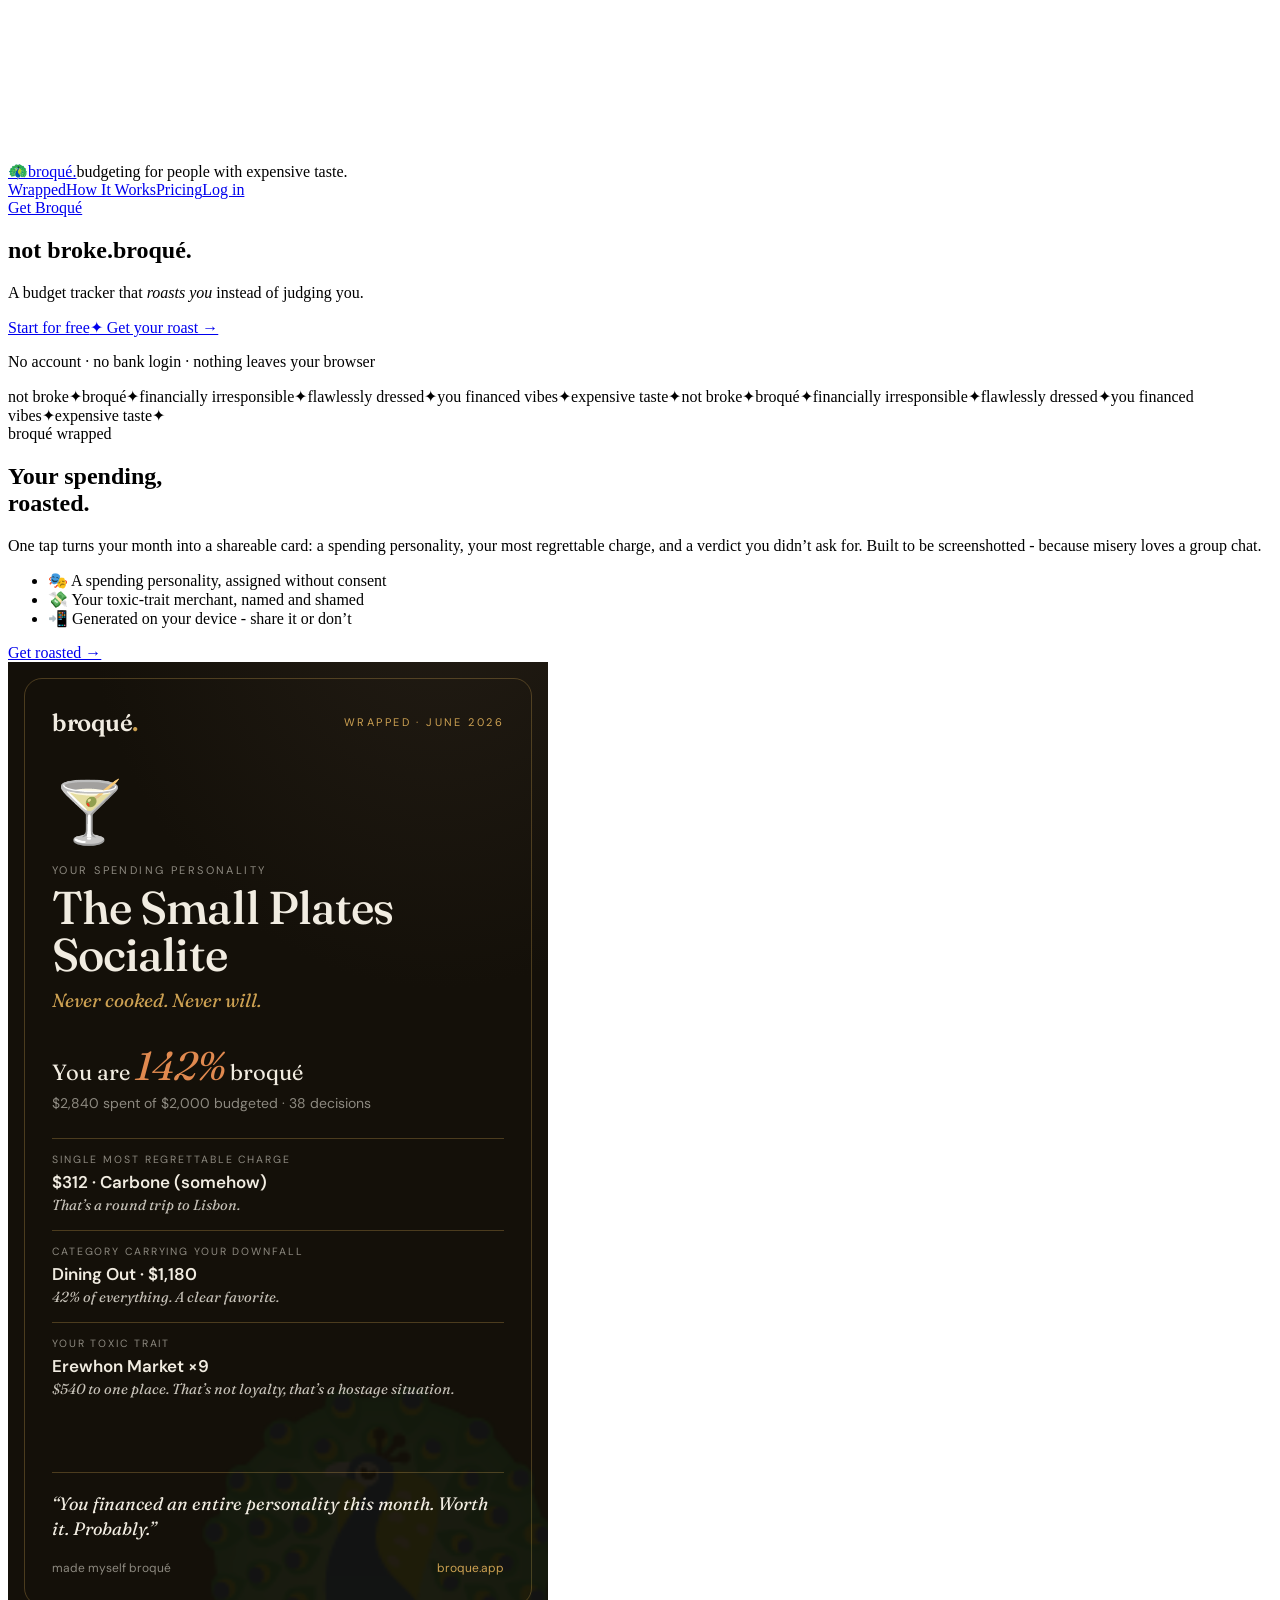
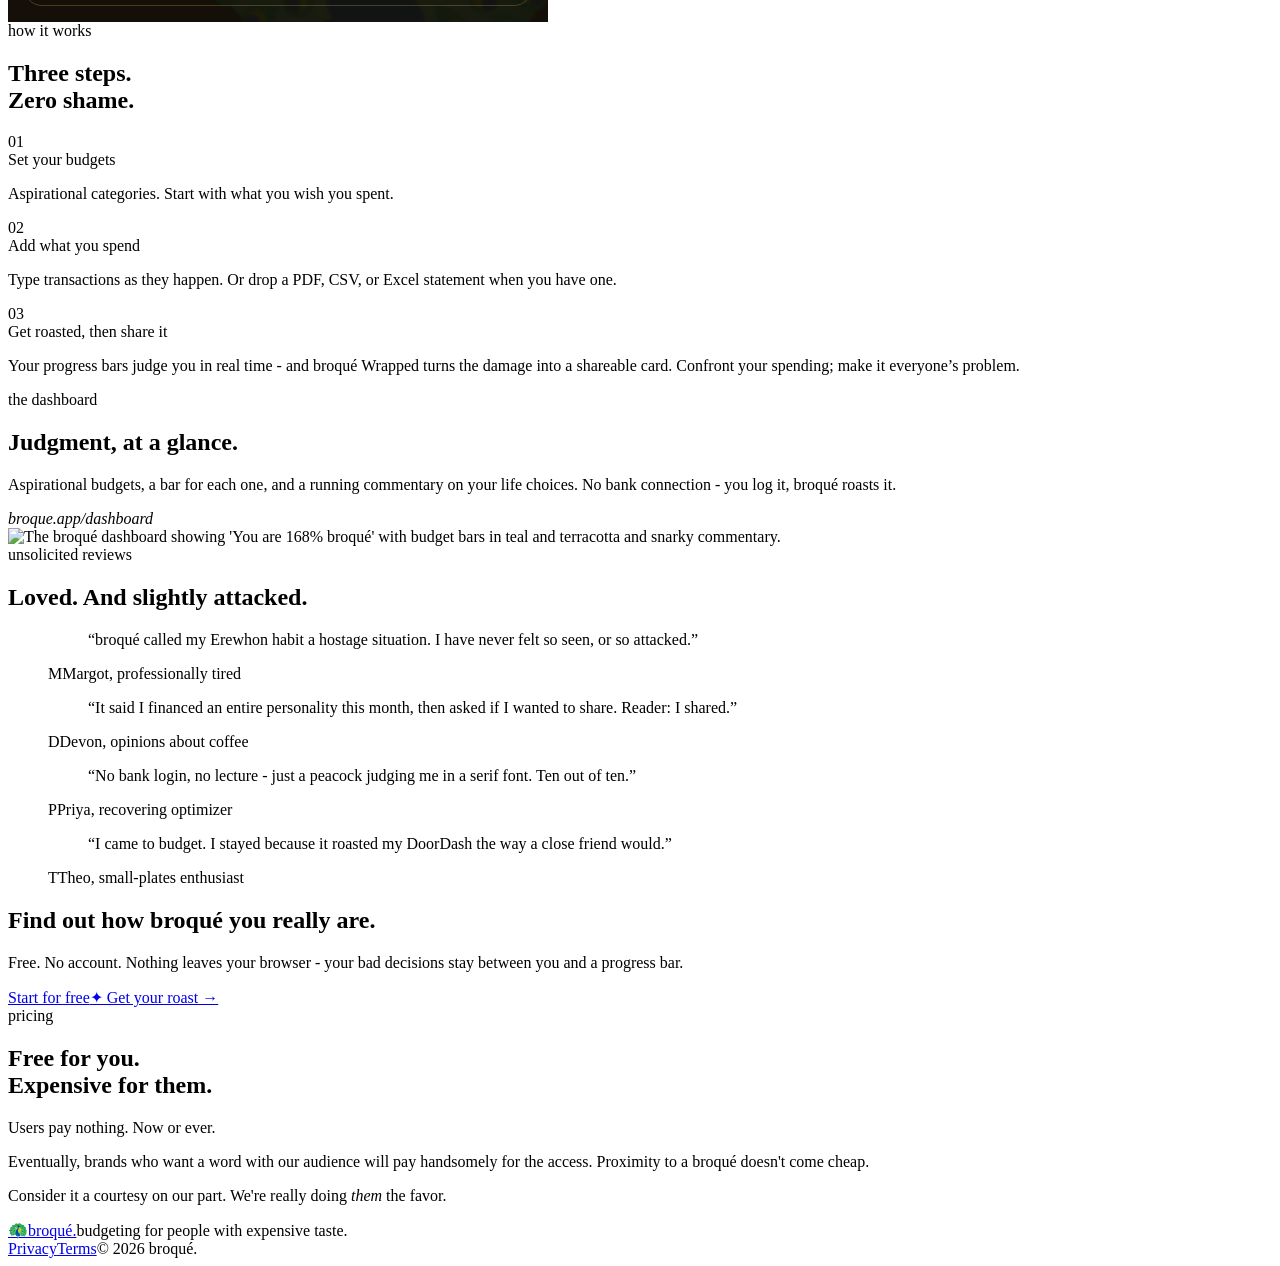
==== index.html @ 2d954c44 "deploy: edit txns + income/cashflow + roast content" ====
<!DOCTYPE html><html lang="en"><head><meta charSet="utf-8"/><meta name="viewport" content="width=device-width, initial-scale=1"/><link rel="preload" href="/broque-live/dashboard-preview.png" as="image"/><link rel="stylesheet" href="/broque-live/_next/static/chunks/0qk90n~x2lm_r.css" data-precedence="next"/><link rel="preload" as="script" fetchPriority="low" href="/broque-live/_next/static/chunks/15xrurgzs99gv.js"/><script src="/broque-live/_next/static/chunks/0dgq26a5_oy.a.js" async=""></script><script src="/broque-live/_next/static/chunks/07lhk_q6pmm3r.js" async=""></script><script src="/broque-live/_next/static/chunks/0sfwb48hwogng.js" async=""></script><script src="/broque-live/_next/static/chunks/turbopack-0.dmrtxa8t891.js" async=""></script><script src="/broque-live/_next/static/chunks/01xlw8hd842-c.js" async=""></script><script src="/broque-live/_next/static/chunks/0d3shmwh5_nmn.js" async=""></script><script src="/broque-live/_next/static/chunks/0ka051yepewro.js" async=""></script><link rel="preload" href="https://fonts.googleapis.com/css2?family=Fraunces:ital,opsz,wght@0,9..144,300..900;1,9..144,300..900&amp;family=DM+Sans:opsz,wght@9..40,400;9..40,500;9..40,600;9..40,700&amp;display=swap" as="style"/><link rel="preconnect" href="https://fonts.googleapis.com"/><link rel="preconnect" href="https://fonts.gstatic.com" crossorigin="anonymous"/><title>broqué. — the budget tracker that roasts you instead of judging you</title><meta name="description" content="A free, no-account budget tracker that roasts your spending. No bank login, nothing leaves your browser. Get your broqué Wrapped."/><meta property="og:title" content="broqué."/><meta property="og:description" content="The budget tracker that roasts you instead of judging you. No account, no bank login. Get your broqué Wrapped."/><meta property="og:url" content="https://broque.app/"/><meta property="og:image" content="https://broque.app/peacock.jpg"/><meta property="og:image:width" content="1536"/><meta property="og:image:height" content="1024"/><meta property="og:image:alt" content="A man in a tan suit walks a peacock past a foggy street, holding a coffee."/><meta property="og:type" content="website"/><meta name="twitter:card" content="summary_large_image"/><meta name="twitter:title" content="broqué."/><meta name="twitter:description" content="The budget tracker that roasts you instead of judging you. No account. No bank login."/><meta name="twitter:image" content="https://broque.app/peacock.jpg"/><link href="https://fonts.googleapis.com/css2?family=Fraunces:ital,opsz,wght@0,9..144,300..900;1,9..144,300..900&amp;family=DM+Sans:opsz,wght@9..40,400;9..40,500;9..40,600;9..40,700&amp;display=swap" rel="stylesheet"/><script src="/broque-live/_next/static/chunks/03~yq9q893hmn.js" noModule=""></script></head><body><div hidden=""><!--$--><!--/$--></div><section class="hero hero--cine"><video class="hero-video-bg" autoPlay="" muted="" loop="" playsInline="" preload="auto" aria-hidden="true"><source src="/broque-live/hero.webm" type="video/webm"/><source src="/broque-live/hero.mp4" type="video/mp4"/></video><video class="hero-video-fg" autoPlay="" muted="" loop="" playsInline="" preload="auto" poster="/broque-live/hero-poster.jpg" aria-hidden="true"><source src="/broque-live/hero.webm" type="video/webm"/><source src="/broque-live/hero.mp4" type="video/mp4"/></video><div class="hero-scrim" aria-hidden="true"></div><div class="hero-grain" aria-hidden="true"></div><nav class="top hero-nav"><div class="container row"><div class="wordmark-block"><a class="wordmark" href="/broque-live/dashboard/"><span class="peacock-mark" aria-hidden="true">🦚</span>broqué.</a><span class="wordmark-tag">budgeting for people with expensive taste.</span></div><div class="nav-links"><a href="#wrapped">Wrapped</a><a href="#how">How It Works</a><a href="#pricing">Pricing</a><a href="/broque-live/dashboard/">Log in</a></div><div class="nav-cta-wrap"><a class="btn btn-hero-cta" href="/broque-live/dashboard/">Get Broqué</a></div></div></nav><div class="container"><div class="hero-text"><h1 class="hero-headline"><span class="hl-line">not broke.</span><span class="hl-line"><span class="em">broqué</span>.</span></h1><p class="hero-sub">A budget tracker that <em>roasts you</em> instead of judging you.</p><div class="hero-cta"><a class="btn btn-gold btn-lg" href="/broque-live/dashboard/">Start for free</a><a class="btn btn-hero-ghost btn-lg" href="/broque-live/wrapped/">✦ Get your roast →</a></div><p class="hero-fineprint">No account · no bank login · nothing leaves your browser</p></div></div></section><div class="marquee" aria-hidden="true"><div class="marquee-track"><span class="marquee-set"><span class="marquee-item"><span class="marquee-word">not broke</span><span class="marquee-dot">✦</span></span><span class="marquee-item"><span class="marquee-word">broqué</span><span class="marquee-dot">✦</span></span><span class="marquee-item"><span class="marquee-word">financially irresponsible</span><span class="marquee-dot">✦</span></span><span class="marquee-item"><span class="marquee-word">flawlessly dressed</span><span class="marquee-dot">✦</span></span><span class="marquee-item"><span class="marquee-word">you financed vibes</span><span class="marquee-dot">✦</span></span><span class="marquee-item"><span class="marquee-word">expensive taste</span><span class="marquee-dot">✦</span></span></span><span class="marquee-set"><span class="marquee-item"><span class="marquee-word">not broke</span><span class="marquee-dot">✦</span></span><span class="marquee-item"><span class="marquee-word">broqué</span><span class="marquee-dot">✦</span></span><span class="marquee-item"><span class="marquee-word">financially irresponsible</span><span class="marquee-dot">✦</span></span><span class="marquee-item"><span class="marquee-word">flawlessly dressed</span><span class="marquee-dot">✦</span></span><span class="marquee-item"><span class="marquee-word">you financed vibes</span><span class="marquee-dot">✦</span></span><span class="marquee-item"><span class="marquee-word">expensive taste</span><span class="marquee-dot">✦</span></span></span></div></div><section id="wrapped" class="wrapped-section reveal"><div class="container wrapped-grid"><div class="wrapped-copy"><div class="section-eyebrow">broqué wrapped</div><h2 class="section-headline">Your spending,<br/><span class="em-gold">roasted.</span></h2><p class="section-lead">One tap turns your month into a shareable card: a spending personality, your most regrettable charge, and a verdict you didn’t ask for. Built to be screenshotted - because misery loves a group chat.</p><ul class="wrapped-points"><li><span class="bullet">🎭</span> A spending personality, assigned without consent</li><li><span class="bullet">💸</span> Your toxic-trait merchant, named and shamed</li><li><span class="bullet">📲</span> Generated on your device - share it or don’t</li></ul><a class="btn btn-gold btn-lg" href="/broque-live/wrapped/">Get roasted →</a></div><div class="wrapped-card-stage"><div class="wrapped-card-tilt"><div style="width:540px;height:960px;background:radial-gradient(120% 80% at 80% -10%, #221C14 0%, #141009 55%);color:#F1ECE1;font-family:&#x27;DM Sans&#x27;, -apple-system, system-ui, sans-serif;padding:46px 44px;display:flex;flex-direction:column;position:relative;overflow:hidden;box-sizing:border-box"><div style="position:absolute;inset:16px;border:1px solid rgba(205,161,82,0.30);border-radius:18px;pointer-events:none"></div><div style="position:absolute;right:-30px;bottom:-70px;font-size:320px;opacity:0.06;line-height:1">🦚</div><div style="display:flex;justify-content:space-between;align-items:center;z-index:1"><span style="font-family:&#x27;Fraunces&#x27;, Georgia, serif;font-size:24px;font-weight:600;letter-spacing:-0.02em">broqué<span style="color:#CDA152">.</span></span><span style="font-size:11px;letter-spacing:0.22em;text-transform:uppercase;color:#CDA152">Wrapped · <!-- -->June 2026</span></div><div style="margin-top:46px;z-index:1"><div style="font-size:60px;line-height:1">🍸</div><div style="font-size:11px;letter-spacing:0.22em;text-transform:uppercase;color:rgba(241,236,225,0.55);margin:20px 0 8px">Your spending personality</div><div style="font-family:&#x27;Fraunces&#x27;, Georgia, serif;font-size:46px;font-weight:500;line-height:1.02;letter-spacing:-0.02em">The Small Plates Socialite</div><div style="font-family:&#x27;Fraunces&#x27;, Georgia, serif;font-style:italic;font-size:19px;color:#CDA152;margin-top:10px">Never cooked. Never will.</div></div><div style="margin-top:34px;z-index:1"><div style="font-family:&#x27;Fraunces&#x27;, Georgia, serif;font-size:22px;font-weight:400;line-height:1">You are<!-- --> <span style="font-style:italic;color:#E0894F;font-size:40px">142<!-- -->%</span> broqué</div><div style="font-size:14px;color:rgba(241,236,225,0.55);margin-top:8px">$2,840<!-- --> spent of <!-- -->$2,000<!-- --> budgeted · <!-- -->38<!-- --> decisions</div></div><div style="margin-top:26px;z-index:1;display:flex;flex-direction:column;gap:16px;flex:1"><div style="border-top:1px solid rgba(205,161,82,0.30);padding-top:14px"><div style="font-size:10.5px;letter-spacing:0.18em;text-transform:uppercase;color:rgba(241,236,225,0.55)">Single most regrettable charge</div><div style="font-size:17px;font-weight:600;margin-top:5px">$312 · Carbone (somehow)</div><div style="font-family:&#x27;Fraunces&#x27;, Georgia, serif;font-style:italic;font-size:14.5px;color:rgba(242,237,227,0.8);margin-top:3px">That’s a round trip to Lisbon.</div></div><div style="border-top:1px solid rgba(205,161,82,0.30);padding-top:14px"><div style="font-size:10.5px;letter-spacing:0.18em;text-transform:uppercase;color:rgba(241,236,225,0.55)">Category carrying your downfall</div><div style="font-size:17px;font-weight:600;margin-top:5px">Dining Out · $1,180</div><div style="font-family:&#x27;Fraunces&#x27;, Georgia, serif;font-style:italic;font-size:14.5px;color:rgba(242,237,227,0.8);margin-top:3px">42% of everything. A clear favorite.</div></div><div style="border-top:1px solid rgba(205,161,82,0.30);padding-top:14px"><div style="font-size:10.5px;letter-spacing:0.18em;text-transform:uppercase;color:rgba(241,236,225,0.55)">Your toxic trait</div><div style="font-size:17px;font-weight:600;margin-top:5px">Erewhon Market ×9</div><div style="font-family:&#x27;Fraunces&#x27;, Georgia, serif;font-style:italic;font-size:14.5px;color:rgba(242,237,227,0.8);margin-top:3px">$540 to one place. That’s not loyalty, that’s a hostage situation.</div></div></div><div style="z-index:1"><div style="font-family:&#x27;Fraunces&#x27;, Georgia, serif;font-style:italic;font-size:18px;line-height:1.4;color:#F1ECE1;border-top:1px solid rgba(205,161,82,0.30);padding-top:18px">“<!-- -->You financed an entire personality this month. Worth it. Probably.<!-- -->”</div><div style="display:flex;justify-content:space-between;margin-top:18px;font-size:12px;color:rgba(241,236,225,0.55)"><span>made myself broqué</span><span style="color:#CDA152">broque.app</span></div></div></div></div></div></div></section><section id="how" class="how-section reveal"><div class="container"><div class="how-eyebrow">how it works</div><h2 class="how-headline">Three steps.<br/><span class="em-gold">Zero shame.</span></h2><div class="how-grid"><div class="how-step"><div class="how-num">01</div><div class="how-title">Set your budgets</div><p class="how-body">Aspirational categories. Start with what you wish you spent.</p></div><div class="how-step"><div class="how-num">02</div><div class="how-title">Add what you spend</div><p class="how-body">Type transactions as they happen. Or drop a PDF, CSV, or Excel statement when you have one.</p></div><div class="how-step"><div class="how-num">03</div><div class="how-title">Get roasted, then share it</div><p class="how-body">Your progress bars judge you in real time - and broqué Wrapped turns the damage into a shareable card. Confront your spending; make it everyone’s problem.</p></div></div></div></section><section id="features" class="showcase-section reveal"><div class="container"><div class="section-eyebrow">the dashboard</div><h2 class="section-headline">Judgment, <span class="em-gold">at a glance.</span></h2><p class="section-lead center">Aspirational budgets, a bar for each one, and a running commentary on your life choices. No bank connection - you log it, broqué roasts it.</p><div class="browser-frame"><div class="browser-bar"><span></span><span></span><span></span><em>broque.app/dashboard</em></div><img src="/broque-live/dashboard-preview.png" alt="The broqué dashboard showing &#x27;You are 168% broqué&#x27; with budget bars in teal and terracotta and snarky commentary."/></div></div></section><section class="quotes-section reveal"><div class="container"><div class="section-eyebrow">unsolicited reviews</div><h2 class="section-headline">Loved. <span class="em-gold">And slightly attacked.</span></h2><div class="quotes-grid"><figure class="quote-card"><blockquote>“broqué called my Erewhon habit a hostage situation. I have never felt so seen, or so attacked.”</blockquote><figcaption><span class="quote-av">M</span>Margot, professionally tired</figcaption></figure><figure class="quote-card"><blockquote>“It said I financed an entire personality this month, then asked if I wanted to share. Reader: I shared.”</blockquote><figcaption><span class="quote-av">D</span>Devon, opinions about coffee</figcaption></figure><figure class="quote-card"><blockquote>“No bank login, no lecture - just a peacock judging me in a serif font. Ten out of ten.”</blockquote><figcaption><span class="quote-av">P</span>Priya, recovering optimizer</figcaption></figure><figure class="quote-card"><blockquote>“I came to budget. I stayed because it roasted my DoorDash the way a close friend would.”</blockquote><figcaption><span class="quote-av">T</span>Theo, small-plates enthusiast</figcaption></figure></div></div></section><section class="cta-band reveal"><div class="container"><h2 class="cta-headline">Find out how <span class="em">broqué</span> you really are.</h2><p class="cta-sub">Free. No account. Nothing leaves your browser - your bad decisions stay between you and a progress bar.</p><div class="cta-actions"><a class="btn btn-gold btn-lg" href="/broque-live/dashboard/">Start for free</a><a class="btn btn-hero-ghost btn-lg" href="/broque-live/wrapped/">✦ Get your roast →</a></div></div></section><section id="pricing" class="pricing-section reveal"><div class="container"><div class="pricing-eyebrow">pricing</div><h2 class="pricing-headline">Free for you.<br/><span class="em-gold">Expensive for them.</span></h2><div class="pricing-body-wrap"><p class="pricing-body">Users pay nothing. Now or ever.</p><p class="pricing-body">Eventually, brands who want a word with our audience will pay handsomely for the access. Proximity to a broqué doesn&#x27;t come cheap.</p><p class="pricing-body">Consider it a courtesy on our part. We&#x27;re really doing <em>them</em> the favor.</p></div></div></section><footer class="site-footer"><div class="container footer-row"><div class="footer-brand"><a href="#" class="wordmark"><span class="peacock-mark" aria-hidden="true">🦚</span>broqué.</a><span class="footer-tag">budgeting for people with expensive taste.</span></div><div class="footer-meta"><a href="/broque-live/privacy/">Privacy</a><a href="/broque-live/terms/">Terms</a><span>© 2026 broqué.</span></div></div></footer><!--$--><!--/$--><script src="/broque-live/_next/static/chunks/15xrurgzs99gv.js" id="_R_" async=""></script><script>(self.__next_f=self.__next_f||[]).push([0])</script><script>self.__next_f.push([1,"1:\"$Sreact.fragment\"\n2:I[39756,[\"/broque-live/_next/static/chunks/01xlw8hd842-c.js\",\"/broque-live/_next/static/chunks/0d3shmwh5_nmn.js\"],\"default\"]\n3:I[37457,[\"/broque-live/_next/static/chunks/01xlw8hd842-c.js\",\"/broque-live/_next/static/chunks/0d3shmwh5_nmn.js\"],\"default\"]\n4:I[22016,[\"/broque-live/_next/static/chunks/01xlw8hd842-c.js\",\"/broque-live/_next/static/chunks/0d3shmwh5_nmn.js\",\"/broque-live/_next/static/chunks/0ka051yepewro.js\"],\"\"]\n16:I[68027,[\"/broque-live/_next/static/chunks/01xlw8hd842-c.js\",\"/broque-live/_next/static/chunks/0d3shmwh5_nmn.js\"],\"default\",1]\n:HL[\"/broque-live/_next/static/chunks/0qk90n~x2lm_r.css\",\"style\"]\n:HL[\"https://fonts.googleapis.com/css2?family=Fraunces:ital,opsz,wght@0,9..144,300..900;1,9..144,300..900\u0026family=DM+Sans:opsz,wght@9..40,400;9..40,500;9..40,600;9..40,700\u0026display=swap\",\"style\"]\n"])</script><script>self.__next_f.push([1,"0:{\"P\":null,\"c\":[\"\",\"\"],\"q\":\"\",\"i\":false,\"f\":[[[\"\",{\"children\":[\"__PAGE__\",{}]},\"$undefined\",\"$undefined\",16],[[\"$\",\"$1\",\"c\",{\"children\":[[[\"$\",\"link\",\"0\",{\"rel\":\"stylesheet\",\"href\":\"/broque-live/_next/static/chunks/0qk90n~x2lm_r.css\",\"precedence\":\"next\",\"crossOrigin\":\"$undefined\",\"nonce\":\"$undefined\"}],[\"$\",\"script\",\"script-0\",{\"src\":\"/broque-live/_next/static/chunks/01xlw8hd842-c.js\",\"async\":true,\"nonce\":\"$undefined\"}],[\"$\",\"script\",\"script-1\",{\"src\":\"/broque-live/_next/static/chunks/0d3shmwh5_nmn.js\",\"async\":true,\"nonce\":\"$undefined\"}]],[\"$\",\"html\",null,{\"lang\":\"en\",\"children\":[[\"$\",\"head\",null,{\"children\":[[\"$\",\"link\",null,{\"rel\":\"preconnect\",\"href\":\"https://fonts.googleapis.com\"}],[\"$\",\"link\",null,{\"rel\":\"preconnect\",\"href\":\"https://fonts.gstatic.com\",\"crossOrigin\":\"anonymous\"}],[\"$\",\"link\",null,{\"href\":\"https://fonts.googleapis.com/css2?family=Fraunces:ital,opsz,wght@0,9..144,300..900;1,9..144,300..900\u0026family=DM+Sans:opsz,wght@9..40,400;9..40,500;9..40,600;9..40,700\u0026display=swap\",\"rel\":\"stylesheet\"}]]}],[\"$\",\"body\",null,{\"children\":[\"$\",\"$L2\",null,{\"parallelRouterKey\":\"children\",\"error\":\"$undefined\",\"errorStyles\":\"$undefined\",\"errorScripts\":\"$undefined\",\"template\":[\"$\",\"$L3\",null,{}],\"templateStyles\":\"$undefined\",\"templateScripts\":\"$undefined\",\"notFound\":[[\"$\",\"div\",null,{\"className\":\"min-h-screen bg-cream flex items-center justify-center\",\"children\":[\"$\",\"div\",null,{\"className\":\"text-center\",\"children\":[[\"$\",\"h1\",null,{\"className\":\"font-serif text-6xl text-ink mb-4\",\"children\":\"404\"}],[\"$\",\"p\",null,{\"className\":\"font-serif italic text-lg text-ink-soft mb-6\",\"children\":\"This page couldn't be found.\"}],[\"$\",\"a\",null,{\"href\":\"/\",\"className\":\"font-sans text-sm text-ink underline hover:no-underline\",\"children\":\"Return home\"}]]}]}],[]],\"forbidden\":\"$undefined\",\"unauthorized\":\"$undefined\"}]}]]}]]}],{\"children\":[[\"$\",\"$1\",\"c\",{\"children\":[[[\"$\",\"section\",null,{\"className\":\"hero hero--cine\",\"children\":[[\"$\",\"video\",null,{\"className\":\"hero-video-bg\",\"autoPlay\":true,\"muted\":true,\"loop\":true,\"playsInline\":true,\"preload\":\"auto\",\"aria-hidden\":\"true\",\"children\":[[\"$\",\"source\",null,{\"src\":\"/broque-live/hero.webm\",\"type\":\"video/webm\"}],[\"$\",\"source\",null,{\"src\":\"/broque-live/hero.mp4\",\"type\":\"video/mp4\"}]]}],[\"$\",\"video\",null,{\"className\":\"hero-video-fg\",\"autoPlay\":true,\"muted\":true,\"loop\":true,\"playsInline\":true,\"preload\":\"auto\",\"poster\":\"/broque-live/hero-poster.jpg\",\"aria-hidden\":\"true\",\"children\":[[\"$\",\"source\",null,{\"src\":\"/broque-live/hero.webm\",\"type\":\"video/webm\"}],[\"$\",\"source\",null,{\"src\":\"/broque-live/hero.mp4\",\"type\":\"video/mp4\"}]]}],[\"$\",\"div\",null,{\"className\":\"hero-scrim\",\"aria-hidden\":\"true\"}],[\"$\",\"div\",null,{\"className\":\"hero-grain\",\"aria-hidden\":\"true\"}],[\"$\",\"nav\",null,{\"className\":\"top hero-nav\",\"children\":[\"$\",\"div\",null,{\"className\":\"container row\",\"children\":[[\"$\",\"div\",null,{\"className\":\"wordmark-block\",\"children\":[[\"$\",\"$L4\",null,{\"href\":\"/dashboard\",\"className\":\"wordmark\",\"children\":[[\"$\",\"span\",null,{\"className\":\"peacock-mark\",\"aria-hidden\":\"true\",\"children\":\"🦚\"}],\"broqué.\"]}],[\"$\",\"span\",null,{\"className\":\"wordmark-tag\",\"children\":\"budgeting for people with expensive taste.\"}]]}],[\"$\",\"div\",null,{\"className\":\"nav-links\",\"children\":[[\"$\",\"a\",null,{\"href\":\"#wrapped\",\"children\":\"Wrapped\"}],[\"$\",\"a\",null,{\"href\":\"#how\",\"children\":\"How It Works\"}],[\"$\",\"a\",null,{\"href\":\"#pricing\",\"children\":\"Pricing\"}],[\"$\",\"$L4\",null,{\"href\":\"/dashboard\",\"children\":\"Log in\"}]]}],[\"$\",\"div\",null,{\"className\":\"nav-cta-wrap\",\"children\":[\"$\",\"$L4\",null,{\"href\":\"/dashboard\",\"className\":\"btn btn-hero-cta\",\"children\":\"Get Broqué\"}]}]]}]}],[\"$\",\"div\",null,{\"className\":\"container\",\"children\":[\"$\",\"div\",null,{\"className\":\"hero-text\",\"children\":[[\"$\",\"h1\",null,{\"className\":\"hero-headline\",\"children\":[[\"$\",\"span\",null,{\"className\":\"hl-line\",\"children\":\"not broke.\"}],[\"$\",\"span\",null,{\"className\":\"hl-line\",\"children\":[[\"$\",\"span\",null,{\"className\":\"em\",\"children\":\"broqué\"}],\".\"]}]]}],[\"$\",\"p\",null,{\"className\":\"hero-sub\",\"children\":[\"A budget tracker that \",[\"$\",\"em\",null,{\"children\":\"roasts you\"}],\" instead of judging you.\"]}],[\"$\",\"div\",null,{\"className\":\"hero-cta\",\"children\":[[\"$\",\"$L4\",null,{\"href\":\"/dashboard\",\"className\":\"btn btn-gold btn-lg\",\"children\":\"Start for free\"}],[\"$\",\"$L4\",null,{\"href\":\"/wrapped\",\"className\":\"btn btn-hero-ghost btn-lg\",\"children\":\"✦ Get your roast →\"}]]}],[\"$\",\"p\",null,{\"className\":\"hero-fineprint\",\"children\":\"No account · no bank login · nothing leaves your browser\"}]]}]}]]}],[\"$\",\"div\",null,{\"className\":\"marquee\",\"aria-hidden\":\"true\",\"children\":[\"$\",\"div\",null,{\"className\":\"marquee-track\",\"children\":[[\"$\",\"span\",\"0\",{\"className\":\"marquee-set\",\"children\":[[\"$\",\"span\",\"0\",{\"className\":\"marquee-item\",\"children\":[[\"$\",\"span\",null,{\"className\":\"marquee-word\",\"children\":\"not broke\"}],[\"$\",\"span\",null,{\"className\":\"marquee-dot\",\"children\":\"✦\"}]]}],[\"$\",\"span\",\"1\",{\"className\":\"marquee-item\",\"children\":[\"$L5\",\"$L6\"]}],\"$L7\",\"$L8\",\"$L9\",\"$La\"]}],\"$Lb\"]}]}],\"$Lc\",\"$Ld\",\"$Le\",\"$Lf\",\"$L10\",\"$L11\",\"$L12\"],[\"$L13\"],\"$L14\"]}],{},null,false,null]},null,false,null],\"$L15\",false]],\"m\":\"$undefined\",\"G\":[\"$16\",[\"$L17\"]],\"S\":true,\"h\":null,\"s\":\"$undefined\",\"l\":\"$undefined\",\"p\":\"$undefined\",\"d\":\"$undefined\",\"b\":\"94fB9avlkI-KkZ0FQko5y\"}\n"])</script><script>self.__next_f.push([1,"1c:I[97367,[\"/broque-live/_next/static/chunks/01xlw8hd842-c.js\",\"/broque-live/_next/static/chunks/0d3shmwh5_nmn.js\"],\"OutletBoundary\"]\n1d:\"$Sreact.suspense\"\n1f:I[97367,[\"/broque-live/_next/static/chunks/01xlw8hd842-c.js\",\"/broque-live/_next/static/chunks/0d3shmwh5_nmn.js\"],\"ViewportBoundary\"]\n21:I[97367,[\"/broque-live/_next/static/chunks/01xlw8hd842-c.js\",\"/broque-live/_next/static/chunks/0d3shmwh5_nmn.js\"],\"MetadataBoundary\"]\n:HL[\"/broque-live/dashboard-preview.png\",\"image\"]\n5:[\"$\",\"span\",null,{\"className\":\"marquee-word\",\"children\":\"broqué\"}]\n6:[\"$\",\"span\",null,{\"className\":\"marquee-dot\",\"children\":\"✦\"}]\n7:[\"$\",\"span\",\"2\",{\"className\":\"marquee-item\",\"children\":[[\"$\",\"span\",null,{\"className\":\"marquee-word\",\"children\":\"financially irresponsible\"}],[\"$\",\"span\",null,{\"className\":\"marquee-dot\",\"children\":\"✦\"}]]}]\n8:[\"$\",\"span\",\"3\",{\"className\":\"marquee-item\",\"children\":[[\"$\",\"span\",null,{\"className\":\"marquee-word\",\"children\":\"flawlessly dressed\"}],[\"$\",\"span\",null,{\"className\":\"marquee-dot\",\"children\":\"✦\"}]]}]\n9:[\"$\",\"span\",\"4\",{\"className\":\"marquee-item\",\"children\":[[\"$\",\"span\",null,{\"className\":\"marquee-word\",\"children\":\"you financed vibes\"}],[\"$\",\"span\",null,{\"className\":\"marquee-dot\",\"children\":\"✦\"}]]}]\na:[\"$\",\"span\",\"5\",{\"className\":\"marquee-item\",\"children\":[[\"$\",\"span\",null,{\"className\":\"marquee-word\",\"children\":\"expensive taste\"}],[\"$\",\"span\",null,{\"className\":\"marquee-dot\",\"children\":\"✦\"}]]}]\nb:[\"$\",\"span\",\"1\",{\"className\":\"marquee-set\",\"children\":[[\"$\",\"span\",\"0\",{\"className\":\"marquee-item\",\"children\":[[\"$\",\"span\",null,{\"className\":\"marquee-word\",\"children\":\"not broke\"}],[\"$\",\"span\",null,{\"className\":\"marquee-dot\",\"children\":\"✦\"}]]}],[\"$\",\"span\",\"1\",{\"className\":\"marquee-item\",\"children\":[[\"$\",\"span\",null,{\"className\":\"marquee-word\",\"children\":\"broqué\"}],[\"$\",\"span\",null,{\"className\":\"marquee-dot\",\"children\":\"✦\"}]]}],[\"$\",\"span\",\"2\",{\"className\":\"marquee-item\",\"children\":[[\"$\",\"span\",null,{\"className\":\"marquee-word\",\"children\":\"financially irresponsible\"}],[\"$\",\"span\",null,{\"className\":\"marquee-dot\",\"children\":\"✦\"}]]}],[\"$\",\"span\",\"3\",{\"className\":\"marquee-item\",\"children\":[[\"$\",\"span\",null,{\"className\":\"marquee-word\",\"children\":\"flawlessly dressed\"}],[\"$\",\"span\",null,{\"className\":\"marquee-dot\",\"children\":\"✦\"}]]}],[\"$\",\"span\",\"4\",{\"className\":\"marquee-item\",\"children\":[[\"$\",\"span\",null,{\"className\":\"marquee-word\",\"children\":\"you financed vibes\"}],[\"$\",\"span\",null,{\"className\":\"marquee-dot\",\"children\":\"✦\"}]]}],[\"$\",\"span\",\"5\",{\"className\":\"marquee-item\",\"children\":[[\"$\",\"span\",null,{\"className\":\"marquee-word\",\"children\":\"expensive taste\"}],[\"$\",\"span\",null,{\"className\":\"marquee-dot\",\"children\":\"✦\"}]]}]]}]\n"])</script><script>self.__next_f.push([1,"c:[\"$\",\"section\",null,{\"id\":\"wrapped\",\"className\":\"wrapped-section reveal\",\"children\":[\"$\",\"div\",null,{\"className\":\"container wrapped-grid\",\"children\":[[\"$\",\"div\",null,{\"className\":\"wrapped-copy\",\"children\":[[\"$\",\"div\",null,{\"className\":\"section-eyebrow\",\"children\":\"broqué wrapped\"}],[\"$\",\"h2\",null,{\"className\":\"section-headline\",\"children\":[\"Your spending,\",[\"$\",\"br\",null,{}],[\"$\",\"span\",null,{\"className\":\"em-gold\",\"children\":\"roasted.\"}]]}],[\"$\",\"p\",null,{\"className\":\"section-lead\",\"children\":\"One tap turns your month into a shareable card: a spending personality, your most regrettable charge, and a verdict you didn’t ask for. Built to be screenshotted - because misery loves a group chat.\"}],[\"$\",\"ul\",null,{\"className\":\"wrapped-points\",\"children\":[[\"$\",\"li\",null,{\"children\":[[\"$\",\"span\",null,{\"className\":\"bullet\",\"children\":\"🎭\"}],\" A spending personality, assigned without consent\"]}],[\"$\",\"li\",null,{\"children\":[[\"$\",\"span\",null,{\"className\":\"bullet\",\"children\":\"💸\"}],\" Your toxic-trait merchant, named and shamed\"]}],[\"$\",\"li\",null,{\"children\":[[\"$\",\"span\",null,{\"className\":\"bullet\",\"children\":\"📲\"}],\" Generated on your device - share it or don’t\"]}]]}],[\"$\",\"$L4\",null,{\"href\":\"/wrapped\",\"className\":\"btn btn-gold btn-lg\",\"children\":\"Get roasted →\"}]]}],[\"$\",\"div\",null,{\"className\":\"wrapped-card-stage\",\"children\":[\"$\",\"div\",null,{\"className\":\"wrapped-card-tilt\",\"children\":[\"$\",\"div\",null,{\"ref\":\"$undefined\",\"style\":{\"width\":540,\"height\":960,\"background\":\"radial-gradient(120% 80% at 80% -10%, #221C14 0%, #141009 55%)\",\"color\":\"#F1ECE1\",\"fontFamily\":\"'DM Sans', -apple-system, system-ui, sans-serif\",\"padding\":\"46px 44px\",\"display\":\"flex\",\"flexDirection\":\"column\",\"position\":\"relative\",\"overflow\":\"hidden\",\"boxSizing\":\"border-box\"},\"children\":[[\"$\",\"div\",null,{\"style\":{\"position\":\"absolute\",\"inset\":16,\"border\":\"1px solid rgba(205,161,82,0.30)\",\"borderRadius\":18,\"pointerEvents\":\"none\"}}],[\"$\",\"div\",null,{\"style\":{\"position\":\"absolute\",\"right\":-30,\"bottom\":-70,\"fontSize\":320,\"opacity\":0.06,\"lineHeight\":1},\"children\":\"🦚\"}],[\"$\",\"div\",null,{\"style\":{\"display\":\"flex\",\"justifyContent\":\"space-between\",\"alignItems\":\"center\",\"zIndex\":1},\"children\":[[\"$\",\"span\",null,{\"style\":{\"fontFamily\":\"'Fraunces', Georgia, serif\",\"fontSize\":24,\"fontWeight\":600,\"letterSpacing\":\"-0.02em\"},\"children\":[\"broqué\",[\"$\",\"span\",null,{\"style\":{\"color\":\"#CDA152\"},\"children\":\".\"}]]}],[\"$\",\"span\",null,{\"style\":{\"fontSize\":11,\"letterSpacing\":\"0.22em\",\"textTransform\":\"uppercase\",\"color\":\"#CDA152\"},\"children\":[\"Wrapped · \",\"June 2026\"]}]]}],[\"$\",\"div\",null,{\"style\":{\"marginTop\":46,\"zIndex\":1},\"children\":[[\"$\",\"div\",null,{\"style\":{\"fontSize\":60,\"lineHeight\":1},\"children\":\"🍸\"}],[\"$\",\"div\",null,{\"style\":{\"fontSize\":11,\"letterSpacing\":\"0.22em\",\"textTransform\":\"uppercase\",\"color\":\"rgba(241,236,225,0.55)\",\"margin\":\"20px 0 8px\"},\"children\":\"Your spending personality\"}],[\"$\",\"div\",null,{\"style\":{\"fontFamily\":\"'Fraunces', Georgia, serif\",\"fontSize\":46,\"fontWeight\":500,\"lineHeight\":1.02,\"letterSpacing\":\"-0.02em\"},\"children\":\"The Small Plates Socialite\"}],[\"$\",\"div\",null,{\"style\":{\"fontFamily\":\"'Fraunces', Georgia, serif\",\"fontStyle\":\"italic\",\"fontSize\":19,\"color\":\"#CDA152\",\"marginTop\":10},\"children\":\"Never cooked. Never will.\"}]]}],[\"$\",\"div\",null,{\"style\":{\"marginTop\":34,\"zIndex\":1},\"children\":[[\"$\",\"div\",null,{\"style\":{\"fontFamily\":\"'Fraunces', Georgia, serif\",\"fontSize\":22,\"fontWeight\":400,\"lineHeight\":1},\"children\":[\"You are\",\" \",[\"$\",\"span\",null,{\"style\":{\"fontStyle\":\"italic\",\"color\":\"#E0894F\",\"fontSize\":40},\"children\":[142,\"%\"]}],\" broqué\"]}],[\"$\",\"div\",null,{\"style\":{\"fontSize\":14,\"color\":\"rgba(241,236,225,0.55)\",\"marginTop\":8},\"children\":[\"$$2,840\",\" spent of \",\"$$2,000\",\" budgeted · \",38,\" decisions\"]}]]}],[\"$\",\"div\",null,{\"style\":{\"marginTop\":26,\"zIndex\":1,\"display\":\"flex\",\"flexDirection\":\"column\",\"gap\":16,\"flex\":1},\"children\":[[\"$\",\"div\",\"0\",{\"style\":{\"borderTop\":\"1px solid rgba(205,161,82,0.30)\",\"paddingTop\":14},\"children\":[[\"$\",\"div\",null,{\"style\":{\"fontSize\":10.5,\"letterSpacing\":\"0.18em\",\"textTransform\":\"uppercase\",\"color\":\"rgba(241,236,225,0.55)\"},\"children\":\"Single most regrettable charge\"}],[\"$\",\"div\",null,{\"style\":{\"fontSize\":17,\"fontWeight\":600,\"marginTop\":5},\"children\":\"$$312 · Carbone (somehow)\"}],[\"$\",\"div\",null,{\"style\":{\"fontFamily\":\"'Fraunces', Georgia, serif\",\"fontStyle\":\"italic\",\"fontSize\":14.5,\"color\":\"rgba(242,237,227,0.8)\",\"marginTop\":3},\"children\":\"That’s a round trip to Lisbon.\"}]]}],[\"$\",\"div\",\"1\",{\"style\":{\"borderTop\":\"1px solid rgba(205,161,82,0.30)\",\"paddingTop\":14},\"children\":[[\"$\",\"div\",null,{\"style\":{\"fontSize\":10.5,\"letterSpacing\":\"0.18em\",\"textTransform\":\"uppercase\",\"color\":\"rgba(241,236,225,0.55)\"},\"children\":\"Category carrying your downfall\"}],\"$L18\",\"$L19\"]}],\"$L1a\"]}],\"$L1b\"]}]}]}]]}]}]\n"])</script><script>self.__next_f.push([1,"d:[\"$\",\"section\",null,{\"id\":\"how\",\"className\":\"how-section reveal\",\"children\":[\"$\",\"div\",null,{\"className\":\"container\",\"children\":[[\"$\",\"div\",null,{\"className\":\"how-eyebrow\",\"children\":\"how it works\"}],[\"$\",\"h2\",null,{\"className\":\"how-headline\",\"children\":[\"Three steps.\",[\"$\",\"br\",null,{}],[\"$\",\"span\",null,{\"className\":\"em-gold\",\"children\":\"Zero shame.\"}]]}],[\"$\",\"div\",null,{\"className\":\"how-grid\",\"children\":[[\"$\",\"div\",null,{\"className\":\"how-step\",\"children\":[[\"$\",\"div\",null,{\"className\":\"how-num\",\"children\":\"01\"}],[\"$\",\"div\",null,{\"className\":\"how-title\",\"children\":\"Set your budgets\"}],[\"$\",\"p\",null,{\"className\":\"how-body\",\"children\":\"Aspirational categories. Start with what you wish you spent.\"}]]}],[\"$\",\"div\",null,{\"className\":\"how-step\",\"children\":[[\"$\",\"div\",null,{\"className\":\"how-num\",\"children\":\"02\"}],[\"$\",\"div\",null,{\"className\":\"how-title\",\"children\":\"Add what you spend\"}],[\"$\",\"p\",null,{\"className\":\"how-body\",\"children\":\"Type transactions as they happen. Or drop a PDF, CSV, or Excel statement when you have one.\"}]]}],[\"$\",\"div\",null,{\"className\":\"how-step\",\"children\":[[\"$\",\"div\",null,{\"className\":\"how-num\",\"children\":\"03\"}],[\"$\",\"div\",null,{\"className\":\"how-title\",\"children\":\"Get roasted, then share it\"}],[\"$\",\"p\",null,{\"className\":\"how-body\",\"children\":\"Your progress bars judge you in real time - and broqué Wrapped turns the damage into a shareable card. Confront your spending; make it everyone’s problem.\"}]]}]]}]]}]}]\n"])</script><script>self.__next_f.push([1,"e:[\"$\",\"section\",null,{\"id\":\"features\",\"className\":\"showcase-section reveal\",\"children\":[\"$\",\"div\",null,{\"className\":\"container\",\"children\":[[\"$\",\"div\",null,{\"className\":\"section-eyebrow\",\"children\":\"the dashboard\"}],[\"$\",\"h2\",null,{\"className\":\"section-headline\",\"children\":[\"Judgment, \",[\"$\",\"span\",null,{\"className\":\"em-gold\",\"children\":\"at a glance.\"}]]}],[\"$\",\"p\",null,{\"className\":\"section-lead center\",\"children\":\"Aspirational budgets, a bar for each one, and a running commentary on your life choices. No bank connection - you log it, broqué roasts it.\"}],[\"$\",\"div\",null,{\"className\":\"browser-frame\",\"children\":[[\"$\",\"div\",null,{\"className\":\"browser-bar\",\"children\":[[\"$\",\"span\",null,{}],[\"$\",\"span\",null,{}],[\"$\",\"span\",null,{}],[\"$\",\"em\",null,{\"children\":\"broque.app/dashboard\"}]]}],[\"$\",\"img\",null,{\"src\":\"/broque-live/dashboard-preview.png\",\"alt\":\"The broqué dashboard showing 'You are 168% broqué' with budget bars in teal and terracotta and snarky commentary.\"}]]}]]}]}]\n"])</script><script>self.__next_f.push([1,"f:[\"$\",\"section\",null,{\"className\":\"quotes-section reveal\",\"children\":[\"$\",\"div\",null,{\"className\":\"container\",\"children\":[[\"$\",\"div\",null,{\"className\":\"section-eyebrow\",\"children\":\"unsolicited reviews\"}],[\"$\",\"h2\",null,{\"className\":\"section-headline\",\"children\":[\"Loved. \",[\"$\",\"span\",null,{\"className\":\"em-gold\",\"children\":\"And slightly attacked.\"}]]}],[\"$\",\"div\",null,{\"className\":\"quotes-grid\",\"children\":[[\"$\",\"figure\",\"0\",{\"className\":\"quote-card\",\"children\":[[\"$\",\"blockquote\",null,{\"children\":\"“broqué called my Erewhon habit a hostage situation. I have never felt so seen, or so attacked.”\"}],[\"$\",\"figcaption\",null,{\"children\":[[\"$\",\"span\",null,{\"className\":\"quote-av\",\"children\":\"M\"}],\"Margot, professionally tired\"]}]]}],[\"$\",\"figure\",\"1\",{\"className\":\"quote-card\",\"children\":[[\"$\",\"blockquote\",null,{\"children\":\"“It said I financed an entire personality this month, then asked if I wanted to share. Reader: I shared.”\"}],[\"$\",\"figcaption\",null,{\"children\":[[\"$\",\"span\",null,{\"className\":\"quote-av\",\"children\":\"D\"}],\"Devon, opinions about coffee\"]}]]}],[\"$\",\"figure\",\"2\",{\"className\":\"quote-card\",\"children\":[[\"$\",\"blockquote\",null,{\"children\":\"“No bank login, no lecture - just a peacock judging me in a serif font. Ten out of ten.”\"}],[\"$\",\"figcaption\",null,{\"children\":[[\"$\",\"span\",null,{\"className\":\"quote-av\",\"children\":\"P\"}],\"Priya, recovering optimizer\"]}]]}],[\"$\",\"figure\",\"3\",{\"className\":\"quote-card\",\"children\":[[\"$\",\"blockquote\",null,{\"children\":\"“I came to budget. I stayed because it roasted my DoorDash the way a close friend would.”\"}],[\"$\",\"figcaption\",null,{\"children\":[[\"$\",\"span\",null,{\"className\":\"quote-av\",\"children\":\"T\"}],\"Theo, small-plates enthusiast\"]}]]}]]}]]}]}]\n"])</script><script>self.__next_f.push([1,"10:[\"$\",\"section\",null,{\"className\":\"cta-band reveal\",\"children\":[\"$\",\"div\",null,{\"className\":\"container\",\"children\":[[\"$\",\"h2\",null,{\"className\":\"cta-headline\",\"children\":[\"Find out how \",[\"$\",\"span\",null,{\"className\":\"em\",\"children\":\"broqué\"}],\" you really are.\"]}],[\"$\",\"p\",null,{\"className\":\"cta-sub\",\"children\":\"Free. No account. Nothing leaves your browser - your bad decisions stay between you and a progress bar.\"}],[\"$\",\"div\",null,{\"className\":\"cta-actions\",\"children\":[[\"$\",\"$L4\",null,{\"href\":\"/dashboard\",\"className\":\"btn btn-gold btn-lg\",\"children\":\"Start for free\"}],[\"$\",\"$L4\",null,{\"href\":\"/wrapped\",\"className\":\"btn btn-hero-ghost btn-lg\",\"children\":\"✦ Get your roast →\"}]]}]]}]}]\n11:[\"$\",\"section\",null,{\"id\":\"pricing\",\"className\":\"pricing-section reveal\",\"children\":[\"$\",\"div\",null,{\"className\":\"container\",\"children\":[[\"$\",\"div\",null,{\"className\":\"pricing-eyebrow\",\"children\":\"pricing\"}],[\"$\",\"h2\",null,{\"className\":\"pricing-headline\",\"children\":[\"Free for you.\",[\"$\",\"br\",null,{}],[\"$\",\"span\",null,{\"className\":\"em-gold\",\"children\":\"Expensive for them.\"}]]}],[\"$\",\"div\",null,{\"className\":\"pricing-body-wrap\",\"children\":[[\"$\",\"p\",null,{\"className\":\"pricing-body\",\"children\":\"Users pay nothing. Now or ever.\"}],[\"$\",\"p\",null,{\"className\":\"pricing-body\",\"children\":\"Eventually, brands who want a word with our audience will pay handsomely for the access. Proximity to a broqué doesn't come cheap.\"}],[\"$\",\"p\",null,{\"className\":\"pricing-body\",\"children\":[\"Consider it a courtesy on our part. We're really doing \",[\"$\",\"em\",null,{\"children\":\"them\"}],\" the favor.\"]}]]}]]}]}]\n12:[\"$\",\"footer\",null,{\"className\":\"site-footer\",\"children\":[\"$\",\"div\",null,{\"className\":\"container footer-row\",\"children\":[[\"$\",\"div\",null,{\"className\":\"footer-brand\",\"children\":[[\"$\",\"a\",null,{\"href\":\"#\",\"className\":\"wordmark\",\"children\":[[\"$\",\"span\",null,{\"className\":\"peacock-mark\",\"aria-hidden\":\"true\",\"children\":\"🦚\"}],\"broqué.\"]}],[\"$\",\"span\",null,{\"className\":\"footer-tag\",\"children\":\"budgeting for people with expensive taste.\"}]]}],[\"$\",\"div\",null,{\"className\":\"footer-meta\",\"children\":[[\"$\",\"$L4\",null,{\"href\":\"/privacy\",\"children\":\"Privacy\"}],[\"$\",\"$L4\",null,{\"href\":\"/terms\",\"children\":\"Terms\"}],[\"$\",\"span\",null,{\"children\":\"© 2026 broqué.\"}]]}]]}]}]\n13:[\"$\",\"script\",\"script-0\",{\"src\":\"/broque-live/_next/static/chunks/0ka051yepewro.js\",\"async\":true,\"nonce\":\"$undefined\"}]\n14:[\"$\",\"$L1c\",null,{\"children\":[\"$\",\"$1d\",null,{\"name\":\"Next.MetadataOutlet\",\"children\":\"$@1e\"}]}]\n15:[\"$\",\"$1\",\"h\",{\"children\":[null,[\"$\",\"$L1f\",null,{\"children\":\"$L20\"}],[\"$\",\"div\",null,{\"hidden\":true,\"children\":[\"$\",\"$L21\",null,{\"children\":[\"$\",\"$1d\",null,{\"name\":\"Next.Metadata\",\"children\":\"$L22\"}]}]}],null]}]\n17:[\"$\",\"link\",\"0\",{\"rel\":\"stylesheet\",\"href\":\"/broque-live/_next/static/chunks/0qk90n~x2lm_r.css\",\"precedence\":\"next\",\"crossOrigin\":\"$undefined\",\"nonce\":\"$undefined\"}]\n"])</script><script>self.__next_f.push([1,"18:[\"$\",\"div\",null,{\"style\":{\"fontSize\":17,\"fontWeight\":600,\"marginTop\":5},\"children\":\"Dining Out · $1,180\"}]\n19:[\"$\",\"div\",null,{\"style\":{\"fontFamily\":\"'Fraunces', Georgia, serif\",\"fontStyle\":\"italic\",\"fontSize\":14.5,\"color\":\"rgba(242,237,227,0.8)\",\"marginTop\":3},\"children\":\"42% of everything. A clear favorite.\"}]\n1a:[\"$\",\"div\",\"2\",{\"style\":{\"borderTop\":\"1px solid rgba(205,161,82,0.30)\",\"paddingTop\":14},\"children\":[[\"$\",\"div\",null,{\"style\":{\"fontSize\":10.5,\"letterSpacing\":\"0.18em\",\"textTransform\":\"uppercase\",\"color\":\"rgba(241,236,225,0.55)\"},\"children\":\"Your toxic trait\"}],[\"$\",\"div\",null,{\"style\":{\"fontSize\":17,\"fontWeight\":600,\"marginTop\":5},\"children\":\"Erewhon Market ×9\"}],[\"$\",\"div\",null,{\"style\":{\"fontFamily\":\"'Fraunces', Georgia, serif\",\"fontStyle\":\"italic\",\"fontSize\":14.5,\"color\":\"rgba(242,237,227,0.8)\",\"marginTop\":3},\"children\":\"$$540 to one place. That’s not loyalty, that’s a hostage situation.\"}]]}]\n1b:[\"$\",\"div\",null,{\"style\":{\"zIndex\":1},\"children\":[[\"$\",\"div\",null,{\"style\":{\"fontFamily\":\"'Fraunces', Georgia, serif\",\"fontStyle\":\"italic\",\"fontSize\":18,\"lineHeight\":1.4,\"color\":\"#F1ECE1\",\"borderTop\":\"1px solid rgba(205,161,82,0.30)\",\"paddingTop\":18},\"children\":[\"“\",\"You financed an entire personality this month. Worth it. Probably.\",\"”\"]}],[\"$\",\"div\",null,{\"style\":{\"display\":\"flex\",\"justifyContent\":\"space-between\",\"marginTop\":18,\"fontSize\":12,\"color\":\"rgba(241,236,225,0.55)\"},\"children\":[[\"$\",\"span\",null,{\"children\":\"made myself broqué\"}],[\"$\",\"span\",null,{\"style\":{\"color\":\"#CDA152\"},\"children\":\"broque.app\"}]]}]]}]\n"])</script><script>self.__next_f.push([1,"20:[[\"$\",\"meta\",\"0\",{\"charSet\":\"utf-8\"}],[\"$\",\"meta\",\"1\",{\"name\":\"viewport\",\"content\":\"width=device-width, initial-scale=1\"}]]\n"])</script><script>self.__next_f.push([1,"1e:null\n22:[[\"$\",\"title\",\"0\",{\"children\":\"broqué. — the budget tracker that roasts you instead of judging you\"}],[\"$\",\"meta\",\"1\",{\"name\":\"description\",\"content\":\"A free, no-account budget tracker that roasts your spending. No bank login, nothing leaves your browser. Get your broqué Wrapped.\"}],[\"$\",\"meta\",\"2\",{\"property\":\"og:title\",\"content\":\"broqué.\"}],[\"$\",\"meta\",\"3\",{\"property\":\"og:description\",\"content\":\"The budget tracker that roasts you instead of judging you. No account, no bank login. Get your broqué Wrapped.\"}],[\"$\",\"meta\",\"4\",{\"property\":\"og:url\",\"content\":\"https://broque.app/\"}],[\"$\",\"meta\",\"5\",{\"property\":\"og:image\",\"content\":\"https://broque.app/peacock.jpg\"}],[\"$\",\"meta\",\"6\",{\"property\":\"og:image:width\",\"content\":\"1536\"}],[\"$\",\"meta\",\"7\",{\"property\":\"og:image:height\",\"content\":\"1024\"}],[\"$\",\"meta\",\"8\",{\"property\":\"og:image:alt\",\"content\":\"A man in a tan suit walks a peacock past a foggy street, holding a coffee.\"}],[\"$\",\"meta\",\"9\",{\"property\":\"og:type\",\"content\":\"website\"}],[\"$\",\"meta\",\"10\",{\"name\":\"twitter:card\",\"content\":\"summary_large_image\"}],[\"$\",\"meta\",\"11\",{\"name\":\"twitter:title\",\"content\":\"broqué.\"}],[\"$\",\"meta\",\"12\",{\"name\":\"twitter:description\",\"content\":\"The budget tracker that roasts you instead of judging you. No account. No bank login.\"}],[\"$\",\"meta\",\"13\",{\"name\":\"twitter:image\",\"content\":\"https://broque.app/peacock.jpg\"}]]\n"])</script></body></html>
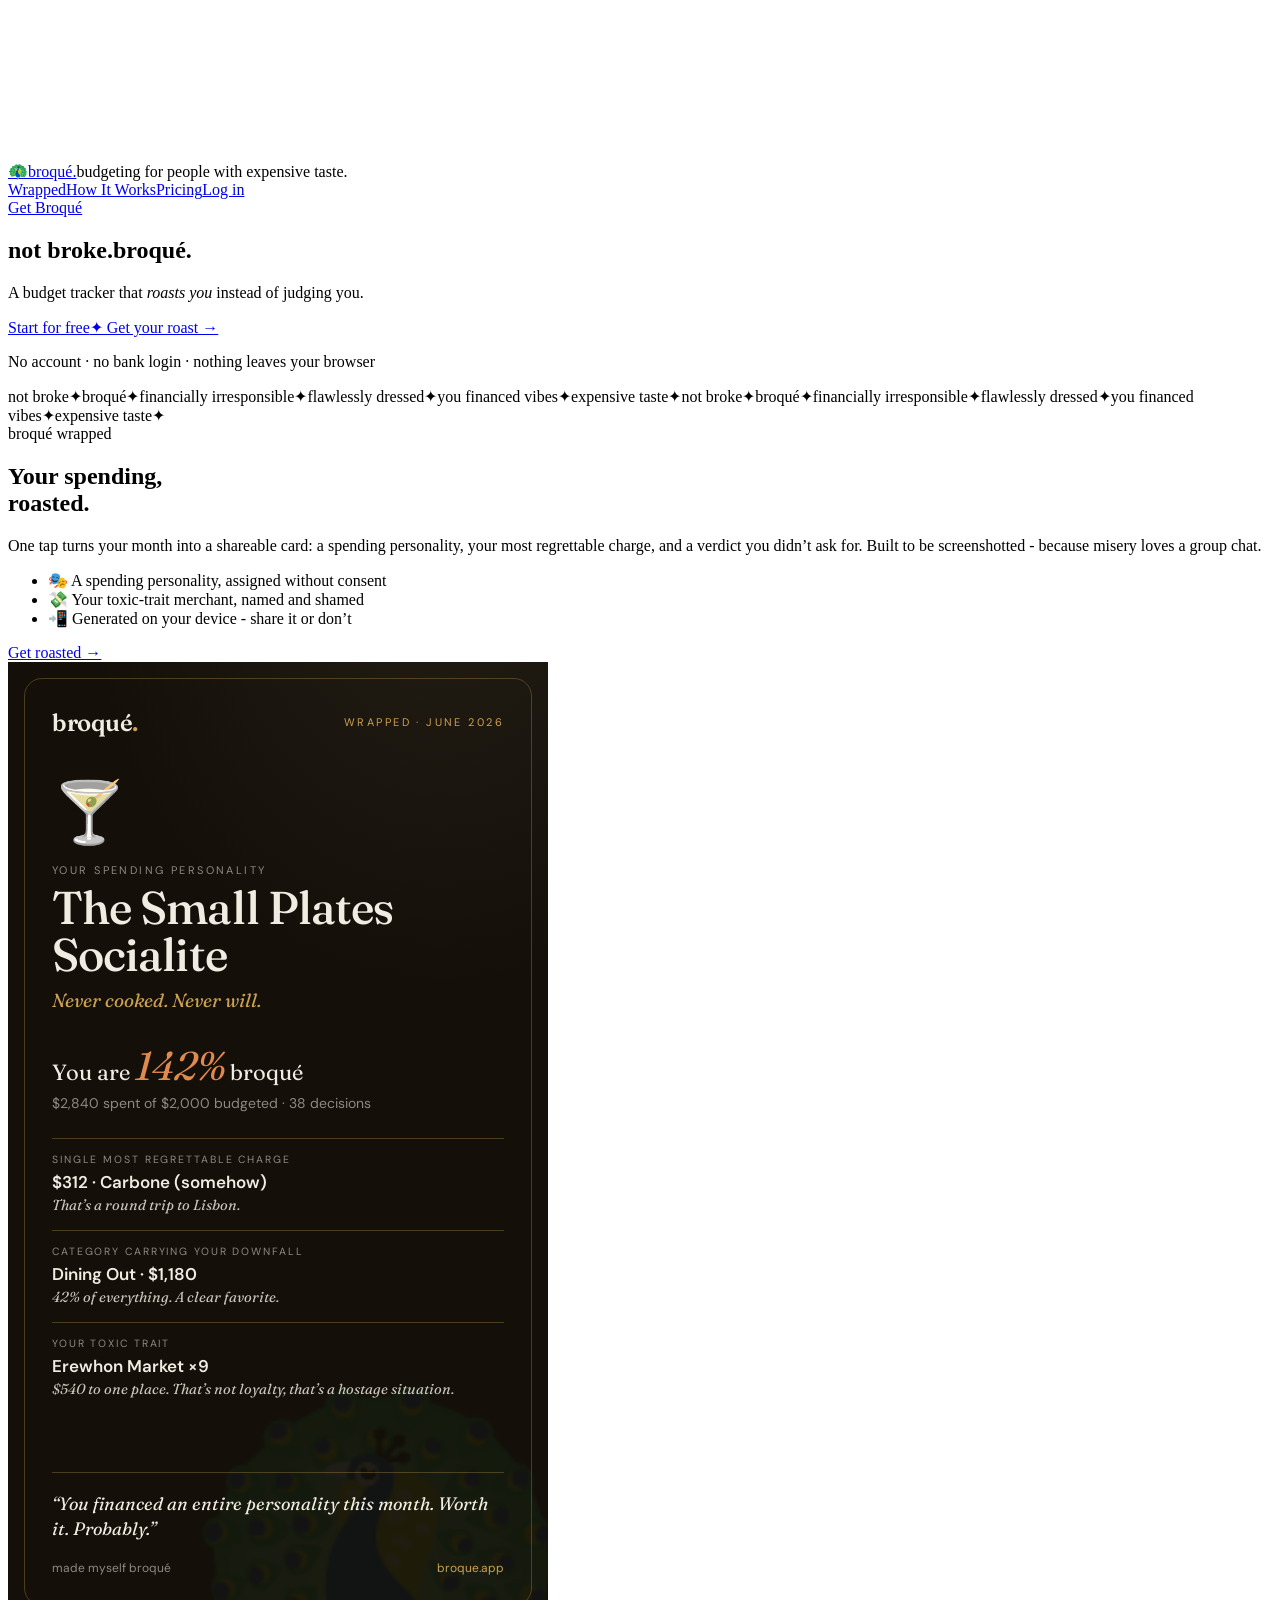
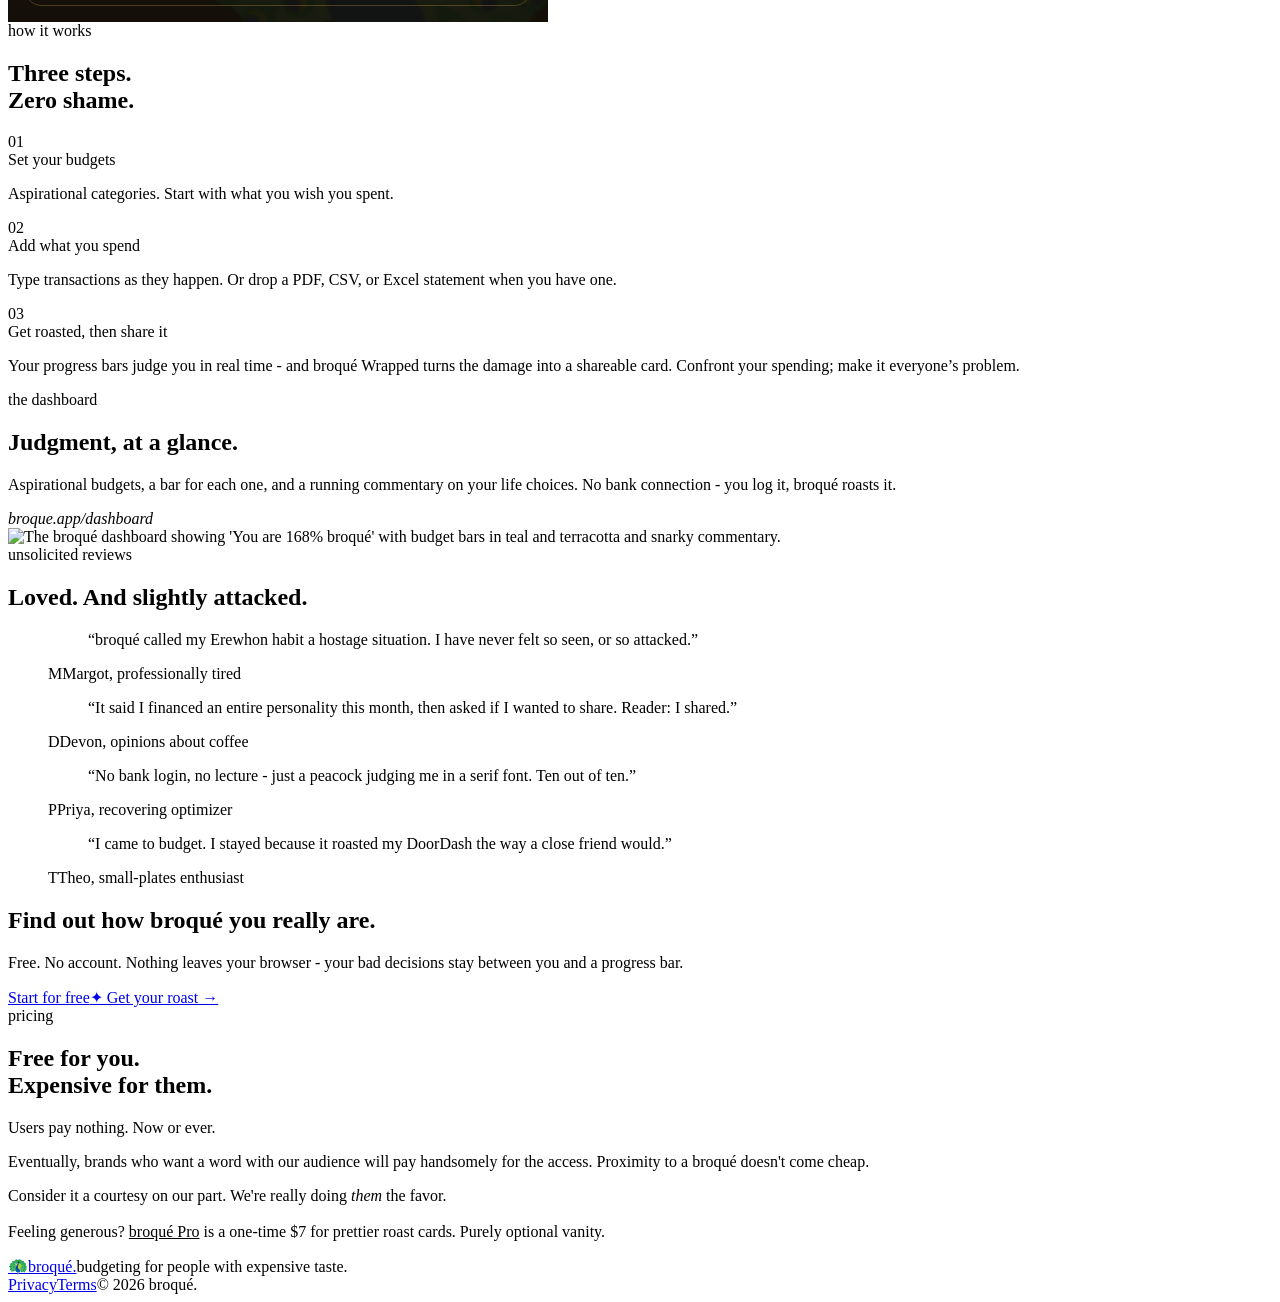
==== commit 81632b07: "deploy: broqué Pro + card themes" ====
--- a/index.html
+++ b/index.html
@@ -1 +1 @@
-<!DOCTYPE html><html lang="en"><head><meta charSet="utf-8"/><meta name="viewport" content="width=device-width, initial-scale=1"/><link rel="preload" href="/broque-live/dashboard-preview.png" as="image"/><link rel="stylesheet" href="/broque-live/_next/static/chunks/0qk90n~x2lm_r.css" data-precedence="next"/><link rel="preload" as="script" fetchPriority="low" href="/broque-live/_next/static/chunks/15xrurgzs99gv.js"/><script src="/broque-live/_next/static/chunks/0dgq26a5_oy.a.js" async=""></script><script src="/broque-live/_next/static/chunks/07lhk_q6pmm3r.js" async=""></script><script src="/broque-live/_next/static/chunks/0sfwb48hwogng.js" async=""></script><script src="/broque-live/_next/static/chunks/turbopack-0.dmrtxa8t891.js" async=""></script><script src="/broque-live/_next/static/chunks/01xlw8hd842-c.js" async=""></script><script src="/broque-live/_next/static/chunks/0d3shmwh5_nmn.js" async=""></script><script src="/broque-live/_next/static/chunks/0ka051yepewro.js" async=""></script><link rel="preload" href="https://fonts.googleapis.com/css2?family=Fraunces:ital,opsz,wght@0,9..144,300..900;1,9..144,300..900&amp;family=DM+Sans:opsz,wght@9..40,400;9..40,500;9..40,600;9..40,700&amp;display=swap" as="style"/><link rel="preconnect" href="https://fonts.googleapis.com"/><link rel="preconnect" href="https://fonts.gstatic.com" crossorigin="anonymous"/><title>broqué. — the budget tracker that roasts you instead of judging you</title><meta name="description" content="A free, no-account budget tracker that roasts your spending. No bank login, nothing leaves your browser. Get your broqué Wrapped."/><meta property="og:title" content="broqué."/><meta property="og:description" content="The budget tracker that roasts you instead of judging you. No account, no bank login. Get your broqué Wrapped."/><meta property="og:url" content="https://broque.app/"/><meta property="og:image" content="https://broque.app/peacock.jpg"/><meta property="og:image:width" content="1536"/><meta property="og:image:height" content="1024"/><meta property="og:image:alt" content="A man in a tan suit walks a peacock past a foggy street, holding a coffee."/><meta property="og:type" content="website"/><meta name="twitter:card" content="summary_large_image"/><meta name="twitter:title" content="broqué."/><meta name="twitter:description" content="The budget tracker that roasts you instead of judging you. No account. No bank login."/><meta name="twitter:image" content="https://broque.app/peacock.jpg"/><link href="https://fonts.googleapis.com/css2?family=Fraunces:ital,opsz,wght@0,9..144,300..900;1,9..144,300..900&amp;family=DM+Sans:opsz,wght@9..40,400;9..40,500;9..40,600;9..40,700&amp;display=swap" rel="stylesheet"/><script src="/broque-live/_next/static/chunks/03~yq9q893hmn.js" noModule=""></script></head><body><div hidden=""><!--$--><!--/$--></div><section class="hero hero--cine"><video class="hero-video-bg" autoPlay="" muted="" loop="" playsInline="" preload="auto" aria-hidden="true"><source src="/broque-live/hero.webm" type="video/webm"/><source src="/broque-live/hero.mp4" type="video/mp4"/></video><video class="hero-video-fg" autoPlay="" muted="" loop="" playsInline="" preload="auto" poster="/broque-live/hero-poster.jpg" aria-hidden="true"><source src="/broque-live/hero.webm" type="video/webm"/><source src="/broque-live/hero.mp4" type="video/mp4"/></video><div class="hero-scrim" aria-hidden="true"></div><div class="hero-grain" aria-hidden="true"></div><nav class="top hero-nav"><div class="container row"><div class="wordmark-block"><a class="wordmark" href="/broque-live/dashboard/"><span class="peacock-mark" aria-hidden="true">🦚</span>broqué.</a><span class="wordmark-tag">budgeting for people with expensive taste.</span></div><div class="nav-links"><a href="#wrapped">Wrapped</a><a href="#how">How It Works</a><a href="#pricing">Pricing</a><a href="/broque-live/dashboard/">Log in</a></div><div class="nav-cta-wrap"><a class="btn btn-hero-cta" href="/broque-live/dashboard/">Get Broqué</a></div></div></nav><div class="container"><div class="hero-text"><h1 class="hero-headline"><span class="hl-line">not broke.</span><span class="hl-line"><span class="em">broqué</span>.</span></h1><p class="hero-sub">A budget tracker that <em>roasts you</em> instead of judging you.</p><div class="hero-cta"><a class="btn btn-gold btn-lg" href="/broque-live/dashboard/">Start for free</a><a class="btn btn-hero-ghost btn-lg" href="/broque-live/wrapped/">✦ Get your roast →</a></div><p class="hero-fineprint">No account · no bank login · nothing leaves your browser</p></div></div></section><div class="marquee" aria-hidden="true"><div class="marquee-track"><span class="marquee-set"><span class="marquee-item"><span class="marquee-word">not broke</span><span class="marquee-dot">✦</span></span><span class="marquee-item"><span class="marquee-word">broqué</span><span class="marquee-dot">✦</span></span><span class="marquee-item"><span class="marquee-word">financially irresponsible</span><span class="marquee-dot">✦</span></span><span class="marquee-item"><span class="marquee-word">flawlessly dressed</span><span class="marquee-dot">✦</span></span><span class="marquee-item"><span class="marquee-word">you financed vibes</span><span class="marquee-dot">✦</span></span><span class="marquee-item"><span class="marquee-word">expensive taste</span><span class="marquee-dot">✦</span></span></span><span class="marquee-set"><span class="marquee-item"><span class="marquee-word">not broke</span><span class="marquee-dot">✦</span></span><span class="marquee-item"><span class="marquee-word">broqué</span><span class="marquee-dot">✦</span></span><span class="marquee-item"><span class="marquee-word">financially irresponsible</span><span class="marquee-dot">✦</span></span><span class="marquee-item"><span class="marquee-word">flawlessly dressed</span><span class="marquee-dot">✦</span></span><span class="marquee-item"><span class="marquee-word">you financed vibes</span><span class="marquee-dot">✦</span></span><span class="marquee-item"><span class="marquee-word">expensive taste</span><span class="marquee-dot">✦</span></span></span></div></div><section id="wrapped" class="wrapped-section reveal"><div class="container wrapped-grid"><div class="wrapped-copy"><div class="section-eyebrow">broqué wrapped</div><h2 class="section-headline">Your spending,<br/><span class="em-gold">roasted.</span></h2><p class="section-lead">One tap turns your month into a shareable card: a spending personality, your most regrettable charge, and a verdict you didn’t ask for. Built to be screenshotted - because misery loves a group chat.</p><ul class="wrapped-points"><li><span class="bullet">🎭</span> A spending personality, assigned without consent</li><li><span class="bullet">💸</span> Your toxic-trait merchant, named and shamed</li><li><span class="bullet">📲</span> Generated on your device - share it or don’t</li></ul><a class="btn btn-gold btn-lg" href="/broque-live/wrapped/">Get roasted →</a></div><div class="wrapped-card-stage"><div class="wrapped-card-tilt"><div style="width:540px;height:960px;background:radial-gradient(120% 80% at 80% -10%, #221C14 0%, #141009 55%);color:#F1ECE1;font-family:&#x27;DM Sans&#x27;, -apple-system, system-ui, sans-serif;padding:46px 44px;display:flex;flex-direction:column;position:relative;overflow:hidden;box-sizing:border-box"><div style="position:absolute;inset:16px;border:1px solid rgba(205,161,82,0.30);border-radius:18px;pointer-events:none"></div><div style="position:absolute;right:-30px;bottom:-70px;font-size:320px;opacity:0.06;line-height:1">🦚</div><div style="display:flex;justify-content:space-between;align-items:center;z-index:1"><span style="font-family:&#x27;Fraunces&#x27;, Georgia, serif;font-size:24px;font-weight:600;letter-spacing:-0.02em">broqué<span style="color:#CDA152">.</span></span><span style="font-size:11px;letter-spacing:0.22em;text-transform:uppercase;color:#CDA152">Wrapped · <!-- -->June 2026</span></div><div style="margin-top:46px;z-index:1"><div style="font-size:60px;line-height:1">🍸</div><div style="font-size:11px;letter-spacing:0.22em;text-transform:uppercase;color:rgba(241,236,225,0.55);margin:20px 0 8px">Your spending personality</div><div style="font-family:&#x27;Fraunces&#x27;, Georgia, serif;font-size:46px;font-weight:500;line-height:1.02;letter-spacing:-0.02em">The Small Plates Socialite</div><div style="font-family:&#x27;Fraunces&#x27;, Georgia, serif;font-style:italic;font-size:19px;color:#CDA152;margin-top:10px">Never cooked. Never will.</div></div><div style="margin-top:34px;z-index:1"><div style="font-family:&#x27;Fraunces&#x27;, Georgia, serif;font-size:22px;font-weight:400;line-height:1">You are<!-- --> <span style="font-style:italic;color:#E0894F;font-size:40px">142<!-- -->%</span> broqué</div><div style="font-size:14px;color:rgba(241,236,225,0.55);margin-top:8px">$2,840<!-- --> spent of <!-- -->$2,000<!-- --> budgeted · <!-- -->38<!-- --> decisions</div></div><div style="margin-top:26px;z-index:1;display:flex;flex-direction:column;gap:16px;flex:1"><div style="border-top:1px solid rgba(205,161,82,0.30);padding-top:14px"><div style="font-size:10.5px;letter-spacing:0.18em;text-transform:uppercase;color:rgba(241,236,225,0.55)">Single most regrettable charge</div><div style="font-size:17px;font-weight:600;margin-top:5px">$312 · Carbone (somehow)</div><div style="font-family:&#x27;Fraunces&#x27;, Georgia, serif;font-style:italic;font-size:14.5px;color:rgba(242,237,227,0.8);margin-top:3px">That’s a round trip to Lisbon.</div></div><div style="border-top:1px solid rgba(205,161,82,0.30);padding-top:14px"><div style="font-size:10.5px;letter-spacing:0.18em;text-transform:uppercase;color:rgba(241,236,225,0.55)">Category carrying your downfall</div><div style="font-size:17px;font-weight:600;margin-top:5px">Dining Out · $1,180</div><div style="font-family:&#x27;Fraunces&#x27;, Georgia, serif;font-style:italic;font-size:14.5px;color:rgba(242,237,227,0.8);margin-top:3px">42% of everything. A clear favorite.</div></div><div style="border-top:1px solid rgba(205,161,82,0.30);padding-top:14px"><div style="font-size:10.5px;letter-spacing:0.18em;text-transform:uppercase;color:rgba(241,236,225,0.55)">Your toxic trait</div><div style="font-size:17px;font-weight:600;margin-top:5px">Erewhon Market ×9</div><div style="font-family:&#x27;Fraunces&#x27;, Georgia, serif;font-style:italic;font-size:14.5px;color:rgba(242,237,227,0.8);margin-top:3px">$540 to one place. That’s not loyalty, that’s a hostage situation.</div></div></div><div style="z-index:1"><div style="font-family:&#x27;Fraunces&#x27;, Georgia, serif;font-style:italic;font-size:18px;line-height:1.4;color:#F1ECE1;border-top:1px solid rgba(205,161,82,0.30);padding-top:18px">“<!-- -->You financed an entire personality this month. Worth it. Probably.<!-- -->”</div><div style="display:flex;justify-content:space-between;margin-top:18px;font-size:12px;color:rgba(241,236,225,0.55)"><span>made myself broqué</span><span style="color:#CDA152">broque.app</span></div></div></div></div></div></div></section><section id="how" class="how-section reveal"><div class="container"><div class="how-eyebrow">how it works</div><h2 class="how-headline">Three steps.<br/><span class="em-gold">Zero shame.</span></h2><div class="how-grid"><div class="how-step"><div class="how-num">01</div><div class="how-title">Set your budgets</div><p class="how-body">Aspirational categories. Start with what you wish you spent.</p></div><div class="how-step"><div class="how-num">02</div><div class="how-title">Add what you spend</div><p class="how-body">Type transactions as they happen. Or drop a PDF, CSV, or Excel statement when you have one.</p></div><div class="how-step"><div class="how-num">03</div><div class="how-title">Get roasted, then share it</div><p class="how-body">Your progress bars judge you in real time - and broqué Wrapped turns the damage into a shareable card. Confront your spending; make it everyone’s problem.</p></div></div></div></section><section id="features" class="showcase-section reveal"><div class="container"><div class="section-eyebrow">the dashboard</div><h2 class="section-headline">Judgment, <span class="em-gold">at a glance.</span></h2><p class="section-lead center">Aspirational budgets, a bar for each one, and a running commentary on your life choices. No bank connection - you log it, broqué roasts it.</p><div class="browser-frame"><div class="browser-bar"><span></span><span></span><span></span><em>broque.app/dashboard</em></div><img src="/broque-live/dashboard-preview.png" alt="The broqué dashboard showing &#x27;You are 168% broqué&#x27; with budget bars in teal and terracotta and snarky commentary."/></div></div></section><section class="quotes-section reveal"><div class="container"><div class="section-eyebrow">unsolicited reviews</div><h2 class="section-headline">Loved. <span class="em-gold">And slightly attacked.</span></h2><div class="quotes-grid"><figure class="quote-card"><blockquote>“broqué called my Erewhon habit a hostage situation. I have never felt so seen, or so attacked.”</blockquote><figcaption><span class="quote-av">M</span>Margot, professionally tired</figcaption></figure><figure class="quote-card"><blockquote>“It said I financed an entire personality this month, then asked if I wanted to share. Reader: I shared.”</blockquote><figcaption><span class="quote-av">D</span>Devon, opinions about coffee</figcaption></figure><figure class="quote-card"><blockquote>“No bank login, no lecture - just a peacock judging me in a serif font. Ten out of ten.”</blockquote><figcaption><span class="quote-av">P</span>Priya, recovering optimizer</figcaption></figure><figure class="quote-card"><blockquote>“I came to budget. I stayed because it roasted my DoorDash the way a close friend would.”</blockquote><figcaption><span class="quote-av">T</span>Theo, small-plates enthusiast</figcaption></figure></div></div></section><section class="cta-band reveal"><div class="container"><h2 class="cta-headline">Find out how <span class="em">broqué</span> you really are.</h2><p class="cta-sub">Free. No account. Nothing leaves your browser - your bad decisions stay between you and a progress bar.</p><div class="cta-actions"><a class="btn btn-gold btn-lg" href="/broque-live/dashboard/">Start for free</a><a class="btn btn-hero-ghost btn-lg" href="/broque-live/wrapped/">✦ Get your roast →</a></div></div></section><section id="pricing" class="pricing-section reveal"><div class="container"><div class="pricing-eyebrow">pricing</div><h2 class="pricing-headline">Free for you.<br/><span class="em-gold">Expensive for them.</span></h2><div class="pricing-body-wrap"><p class="pricing-body">Users pay nothing. Now or ever.</p><p class="pricing-body">Eventually, brands who want a word with our audience will pay handsomely for the access. Proximity to a broqué doesn&#x27;t come cheap.</p><p class="pricing-body">Consider it a courtesy on our part. We&#x27;re really doing <em>them</em> the favor.</p></div></div></section><footer class="site-footer"><div class="container footer-row"><div class="footer-brand"><a href="#" class="wordmark"><span class="peacock-mark" aria-hidden="true">🦚</span>broqué.</a><span class="footer-tag">budgeting for people with expensive taste.</span></div><div class="footer-meta"><a href="/broque-live/privacy/">Privacy</a><a href="/broque-live/terms/">Terms</a><span>© 2026 broqué.</span></div></div></footer><!--$--><!--/$--><script src="/broque-live/_next/static/chunks/15xrurgzs99gv.js" id="_R_" async=""></script><script>(self.__next_f=self.__next_f||[]).push([0])</script><script>self.__next_f.push([1,"1:\"$Sreact.fragment\"\n2:I[39756,[\"/broque-live/_next/static/chunks/01xlw8hd842-c.js\",\"/broque-live/_next/static/chunks/0d3shmwh5_nmn.js\"],\"default\"]\n3:I[37457,[\"/broque-live/_next/static/chunks/01xlw8hd842-c.js\",\"/broque-live/_next/static/chunks/0d3shmwh5_nmn.js\"],\"default\"]\n4:I[22016,[\"/broque-live/_next/static/chunks/01xlw8hd842-c.js\",\"/broque-live/_next/static/chunks/0d3shmwh5_nmn.js\",\"/broque-live/_next/static/chunks/0ka051yepewro.js\"],\"\"]\n16:I[68027,[\"/broque-live/_next/static/chunks/01xlw8hd842-c.js\",\"/broque-live/_next/static/chunks/0d3shmwh5_nmn.js\"],\"default\",1]\n:HL[\"/broque-live/_next/static/chunks/0qk90n~x2lm_r.css\",\"style\"]\n:HL[\"https://fonts.googleapis.com/css2?family=Fraunces:ital,opsz,wght@0,9..144,300..900;1,9..144,300..900\u0026family=DM+Sans:opsz,wght@9..40,400;9..40,500;9..40,600;9..40,700\u0026display=swap\",\"style\"]\n"])</script><script>self.__next_f.push([1,"0:{\"P\":null,\"c\":[\"\",\"\"],\"q\":\"\",\"i\":false,\"f\":[[[\"\",{\"children\":[\"__PAGE__\",{}]},\"$undefined\",\"$undefined\",16],[[\"$\",\"$1\",\"c\",{\"children\":[[[\"$\",\"link\",\"0\",{\"rel\":\"stylesheet\",\"href\":\"/broque-live/_next/static/chunks/0qk90n~x2lm_r.css\",\"precedence\":\"next\",\"crossOrigin\":\"$undefined\",\"nonce\":\"$undefined\"}],[\"$\",\"script\",\"script-0\",{\"src\":\"/broque-live/_next/static/chunks/01xlw8hd842-c.js\",\"async\":true,\"nonce\":\"$undefined\"}],[\"$\",\"script\",\"script-1\",{\"src\":\"/broque-live/_next/static/chunks/0d3shmwh5_nmn.js\",\"async\":true,\"nonce\":\"$undefined\"}]],[\"$\",\"html\",null,{\"lang\":\"en\",\"children\":[[\"$\",\"head\",null,{\"children\":[[\"$\",\"link\",null,{\"rel\":\"preconnect\",\"href\":\"https://fonts.googleapis.com\"}],[\"$\",\"link\",null,{\"rel\":\"preconnect\",\"href\":\"https://fonts.gstatic.com\",\"crossOrigin\":\"anonymous\"}],[\"$\",\"link\",null,{\"href\":\"https://fonts.googleapis.com/css2?family=Fraunces:ital,opsz,wght@0,9..144,300..900;1,9..144,300..900\u0026family=DM+Sans:opsz,wght@9..40,400;9..40,500;9..40,600;9..40,700\u0026display=swap\",\"rel\":\"stylesheet\"}]]}],[\"$\",\"body\",null,{\"children\":[\"$\",\"$L2\",null,{\"parallelRouterKey\":\"children\",\"error\":\"$undefined\",\"errorStyles\":\"$undefined\",\"errorScripts\":\"$undefined\",\"template\":[\"$\",\"$L3\",null,{}],\"templateStyles\":\"$undefined\",\"templateScripts\":\"$undefined\",\"notFound\":[[\"$\",\"div\",null,{\"className\":\"min-h-screen bg-cream flex items-center justify-center\",\"children\":[\"$\",\"div\",null,{\"className\":\"text-center\",\"children\":[[\"$\",\"h1\",null,{\"className\":\"font-serif text-6xl text-ink mb-4\",\"children\":\"404\"}],[\"$\",\"p\",null,{\"className\":\"font-serif italic text-lg text-ink-soft mb-6\",\"children\":\"This page couldn't be found.\"}],[\"$\",\"a\",null,{\"href\":\"/\",\"className\":\"font-sans text-sm text-ink underline hover:no-underline\",\"children\":\"Return home\"}]]}]}],[]],\"forbidden\":\"$undefined\",\"unauthorized\":\"$undefined\"}]}]]}]]}],{\"children\":[[\"$\",\"$1\",\"c\",{\"children\":[[[\"$\",\"section\",null,{\"className\":\"hero hero--cine\",\"children\":[[\"$\",\"video\",null,{\"className\":\"hero-video-bg\",\"autoPlay\":true,\"muted\":true,\"loop\":true,\"playsInline\":true,\"preload\":\"auto\",\"aria-hidden\":\"true\",\"children\":[[\"$\",\"source\",null,{\"src\":\"/broque-live/hero.webm\",\"type\":\"video/webm\"}],[\"$\",\"source\",null,{\"src\":\"/broque-live/hero.mp4\",\"type\":\"video/mp4\"}]]}],[\"$\",\"video\",null,{\"className\":\"hero-video-fg\",\"autoPlay\":true,\"muted\":true,\"loop\":true,\"playsInline\":true,\"preload\":\"auto\",\"poster\":\"/broque-live/hero-poster.jpg\",\"aria-hidden\":\"true\",\"children\":[[\"$\",\"source\",null,{\"src\":\"/broque-live/hero.webm\",\"type\":\"video/webm\"}],[\"$\",\"source\",null,{\"src\":\"/broque-live/hero.mp4\",\"type\":\"video/mp4\"}]]}],[\"$\",\"div\",null,{\"className\":\"hero-scrim\",\"aria-hidden\":\"true\"}],[\"$\",\"div\",null,{\"className\":\"hero-grain\",\"aria-hidden\":\"true\"}],[\"$\",\"nav\",null,{\"className\":\"top hero-nav\",\"children\":[\"$\",\"div\",null,{\"className\":\"container row\",\"children\":[[\"$\",\"div\",null,{\"className\":\"wordmark-block\",\"children\":[[\"$\",\"$L4\",null,{\"href\":\"/dashboard\",\"className\":\"wordmark\",\"children\":[[\"$\",\"span\",null,{\"className\":\"peacock-mark\",\"aria-hidden\":\"true\",\"children\":\"🦚\"}],\"broqué.\"]}],[\"$\",\"span\",null,{\"className\":\"wordmark-tag\",\"children\":\"budgeting for people with expensive taste.\"}]]}],[\"$\",\"div\",null,{\"className\":\"nav-links\",\"children\":[[\"$\",\"a\",null,{\"href\":\"#wrapped\",\"children\":\"Wrapped\"}],[\"$\",\"a\",null,{\"href\":\"#how\",\"children\":\"How It Works\"}],[\"$\",\"a\",null,{\"href\":\"#pricing\",\"children\":\"Pricing\"}],[\"$\",\"$L4\",null,{\"href\":\"/dashboard\",\"children\":\"Log in\"}]]}],[\"$\",\"div\",null,{\"className\":\"nav-cta-wrap\",\"children\":[\"$\",\"$L4\",null,{\"href\":\"/dashboard\",\"className\":\"btn btn-hero-cta\",\"children\":\"Get Broqué\"}]}]]}]}],[\"$\",\"div\",null,{\"className\":\"container\",\"children\":[\"$\",\"div\",null,{\"className\":\"hero-text\",\"children\":[[\"$\",\"h1\",null,{\"className\":\"hero-headline\",\"children\":[[\"$\",\"span\",null,{\"className\":\"hl-line\",\"children\":\"not broke.\"}],[\"$\",\"span\",null,{\"className\":\"hl-line\",\"children\":[[\"$\",\"span\",null,{\"className\":\"em\",\"children\":\"broqué\"}],\".\"]}]]}],[\"$\",\"p\",null,{\"className\":\"hero-sub\",\"children\":[\"A budget tracker that \",[\"$\",\"em\",null,{\"children\":\"roasts you\"}],\" instead of judging you.\"]}],[\"$\",\"div\",null,{\"className\":\"hero-cta\",\"children\":[[\"$\",\"$L4\",null,{\"href\":\"/dashboard\",\"className\":\"btn btn-gold btn-lg\",\"children\":\"Start for free\"}],[\"$\",\"$L4\",null,{\"href\":\"/wrapped\",\"className\":\"btn btn-hero-ghost btn-lg\",\"children\":\"✦ Get your roast →\"}]]}],[\"$\",\"p\",null,{\"className\":\"hero-fineprint\",\"children\":\"No account · no bank login · nothing leaves your browser\"}]]}]}]]}],[\"$\",\"div\",null,{\"className\":\"marquee\",\"aria-hidden\":\"true\",\"children\":[\"$\",\"div\",null,{\"className\":\"marquee-track\",\"children\":[[\"$\",\"span\",\"0\",{\"className\":\"marquee-set\",\"children\":[[\"$\",\"span\",\"0\",{\"className\":\"marquee-item\",\"children\":[[\"$\",\"span\",null,{\"className\":\"marquee-word\",\"children\":\"not broke\"}],[\"$\",\"span\",null,{\"className\":\"marquee-dot\",\"children\":\"✦\"}]]}],[\"$\",\"span\",\"1\",{\"className\":\"marquee-item\",\"children\":[\"$L5\",\"$L6\"]}],\"$L7\",\"$L8\",\"$L9\",\"$La\"]}],\"$Lb\"]}]}],\"$Lc\",\"$Ld\",\"$Le\",\"$Lf\",\"$L10\",\"$L11\",\"$L12\"],[\"$L13\"],\"$L14\"]}],{},null,false,null]},null,false,null],\"$L15\",false]],\"m\":\"$undefined\",\"G\":[\"$16\",[\"$L17\"]],\"S\":true,\"h\":null,\"s\":\"$undefined\",\"l\":\"$undefined\",\"p\":\"$undefined\",\"d\":\"$undefined\",\"b\":\"94fB9avlkI-KkZ0FQko5y\"}\n"])</script><script>self.__next_f.push([1,"1c:I[97367,[\"/broque-live/_next/static/chunks/01xlw8hd842-c.js\",\"/broque-live/_next/static/chunks/0d3shmwh5_nmn.js\"],\"OutletBoundary\"]\n1d:\"$Sreact.suspense\"\n1f:I[97367,[\"/broque-live/_next/static/chunks/01xlw8hd842-c.js\",\"/broque-live/_next/static/chunks/0d3shmwh5_nmn.js\"],\"ViewportBoundary\"]\n21:I[97367,[\"/broque-live/_next/static/chunks/01xlw8hd842-c.js\",\"/broque-live/_next/static/chunks/0d3shmwh5_nmn.js\"],\"MetadataBoundary\"]\n:HL[\"/broque-live/dashboard-preview.png\",\"image\"]\n5:[\"$\",\"span\",null,{\"className\":\"marquee-word\",\"children\":\"broqué\"}]\n6:[\"$\",\"span\",null,{\"className\":\"marquee-dot\",\"children\":\"✦\"}]\n7:[\"$\",\"span\",\"2\",{\"className\":\"marquee-item\",\"children\":[[\"$\",\"span\",null,{\"className\":\"marquee-word\",\"children\":\"financially irresponsible\"}],[\"$\",\"span\",null,{\"className\":\"marquee-dot\",\"children\":\"✦\"}]]}]\n8:[\"$\",\"span\",\"3\",{\"className\":\"marquee-item\",\"children\":[[\"$\",\"span\",null,{\"className\":\"marquee-word\",\"children\":\"flawlessly dressed\"}],[\"$\",\"span\",null,{\"className\":\"marquee-dot\",\"children\":\"✦\"}]]}]\n9:[\"$\",\"span\",\"4\",{\"className\":\"marquee-item\",\"children\":[[\"$\",\"span\",null,{\"className\":\"marquee-word\",\"children\":\"you financed vibes\"}],[\"$\",\"span\",null,{\"className\":\"marquee-dot\",\"children\":\"✦\"}]]}]\na:[\"$\",\"span\",\"5\",{\"className\":\"marquee-item\",\"children\":[[\"$\",\"span\",null,{\"className\":\"marquee-word\",\"children\":\"expensive taste\"}],[\"$\",\"span\",null,{\"className\":\"marquee-dot\",\"children\":\"✦\"}]]}]\nb:[\"$\",\"span\",\"1\",{\"className\":\"marquee-set\",\"children\":[[\"$\",\"span\",\"0\",{\"className\":\"marquee-item\",\"children\":[[\"$\",\"span\",null,{\"className\":\"marquee-word\",\"children\":\"not broke\"}],[\"$\",\"span\",null,{\"className\":\"marquee-dot\",\"children\":\"✦\"}]]}],[\"$\",\"span\",\"1\",{\"className\":\"marquee-item\",\"children\":[[\"$\",\"span\",null,{\"className\":\"marquee-word\",\"children\":\"broqué\"}],[\"$\",\"span\",null,{\"className\":\"marquee-dot\",\"children\":\"✦\"}]]}],[\"$\",\"span\",\"2\",{\"className\":\"marquee-item\",\"children\":[[\"$\",\"span\",null,{\"className\":\"marquee-word\",\"children\":\"financially irresponsible\"}],[\"$\",\"span\",null,{\"className\":\"marquee-dot\",\"children\":\"✦\"}]]}],[\"$\",\"span\",\"3\",{\"className\":\"marquee-item\",\"children\":[[\"$\",\"span\",null,{\"className\":\"marquee-word\",\"children\":\"flawlessly dressed\"}],[\"$\",\"span\",null,{\"className\":\"marquee-dot\",\"children\":\"✦\"}]]}],[\"$\",\"span\",\"4\",{\"className\":\"marquee-item\",\"children\":[[\"$\",\"span\",null,{\"className\":\"marquee-word\",\"children\":\"you financed vibes\"}],[\"$\",\"span\",null,{\"className\":\"marquee-dot\",\"children\":\"✦\"}]]}],[\"$\",\"span\",\"5\",{\"className\":\"marquee-item\",\"children\":[[\"$\",\"span\",null,{\"className\":\"marquee-word\",\"children\":\"expensive taste\"}],[\"$\",\"span\",null,{\"className\":\"marquee-dot\",\"children\":\"✦\"}]]}]]}]\n"])</script><script>self.__next_f.push([1,"c:[\"$\",\"section\",null,{\"id\":\"wrapped\",\"className\":\"wrapped-section reveal\",\"children\":[\"$\",\"div\",null,{\"className\":\"container wrapped-grid\",\"children\":[[\"$\",\"div\",null,{\"className\":\"wrapped-copy\",\"children\":[[\"$\",\"div\",null,{\"className\":\"section-eyebrow\",\"children\":\"broqué wrapped\"}],[\"$\",\"h2\",null,{\"className\":\"section-headline\",\"children\":[\"Your spending,\",[\"$\",\"br\",null,{}],[\"$\",\"span\",null,{\"className\":\"em-gold\",\"children\":\"roasted.\"}]]}],[\"$\",\"p\",null,{\"className\":\"section-lead\",\"children\":\"One tap turns your month into a shareable card: a spending personality, your most regrettable charge, and a verdict you didn’t ask for. Built to be screenshotted - because misery loves a group chat.\"}],[\"$\",\"ul\",null,{\"className\":\"wrapped-points\",\"children\":[[\"$\",\"li\",null,{\"children\":[[\"$\",\"span\",null,{\"className\":\"bullet\",\"children\":\"🎭\"}],\" A spending personality, assigned without consent\"]}],[\"$\",\"li\",null,{\"children\":[[\"$\",\"span\",null,{\"className\":\"bullet\",\"children\":\"💸\"}],\" Your toxic-trait merchant, named and shamed\"]}],[\"$\",\"li\",null,{\"children\":[[\"$\",\"span\",null,{\"className\":\"bullet\",\"children\":\"📲\"}],\" Generated on your device - share it or don’t\"]}]]}],[\"$\",\"$L4\",null,{\"href\":\"/wrapped\",\"className\":\"btn btn-gold btn-lg\",\"children\":\"Get roasted →\"}]]}],[\"$\",\"div\",null,{\"className\":\"wrapped-card-stage\",\"children\":[\"$\",\"div\",null,{\"className\":\"wrapped-card-tilt\",\"children\":[\"$\",\"div\",null,{\"ref\":\"$undefined\",\"style\":{\"width\":540,\"height\":960,\"background\":\"radial-gradient(120% 80% at 80% -10%, #221C14 0%, #141009 55%)\",\"color\":\"#F1ECE1\",\"fontFamily\":\"'DM Sans', -apple-system, system-ui, sans-serif\",\"padding\":\"46px 44px\",\"display\":\"flex\",\"flexDirection\":\"column\",\"position\":\"relative\",\"overflow\":\"hidden\",\"boxSizing\":\"border-box\"},\"children\":[[\"$\",\"div\",null,{\"style\":{\"position\":\"absolute\",\"inset\":16,\"border\":\"1px solid rgba(205,161,82,0.30)\",\"borderRadius\":18,\"pointerEvents\":\"none\"}}],[\"$\",\"div\",null,{\"style\":{\"position\":\"absolute\",\"right\":-30,\"bottom\":-70,\"fontSize\":320,\"opacity\":0.06,\"lineHeight\":1},\"children\":\"🦚\"}],[\"$\",\"div\",null,{\"style\":{\"display\":\"flex\",\"justifyContent\":\"space-between\",\"alignItems\":\"center\",\"zIndex\":1},\"children\":[[\"$\",\"span\",null,{\"style\":{\"fontFamily\":\"'Fraunces', Georgia, serif\",\"fontSize\":24,\"fontWeight\":600,\"letterSpacing\":\"-0.02em\"},\"children\":[\"broqué\",[\"$\",\"span\",null,{\"style\":{\"color\":\"#CDA152\"},\"children\":\".\"}]]}],[\"$\",\"span\",null,{\"style\":{\"fontSize\":11,\"letterSpacing\":\"0.22em\",\"textTransform\":\"uppercase\",\"color\":\"#CDA152\"},\"children\":[\"Wrapped · \",\"June 2026\"]}]]}],[\"$\",\"div\",null,{\"style\":{\"marginTop\":46,\"zIndex\":1},\"children\":[[\"$\",\"div\",null,{\"style\":{\"fontSize\":60,\"lineHeight\":1},\"children\":\"🍸\"}],[\"$\",\"div\",null,{\"style\":{\"fontSize\":11,\"letterSpacing\":\"0.22em\",\"textTransform\":\"uppercase\",\"color\":\"rgba(241,236,225,0.55)\",\"margin\":\"20px 0 8px\"},\"children\":\"Your spending personality\"}],[\"$\",\"div\",null,{\"style\":{\"fontFamily\":\"'Fraunces', Georgia, serif\",\"fontSize\":46,\"fontWeight\":500,\"lineHeight\":1.02,\"letterSpacing\":\"-0.02em\"},\"children\":\"The Small Plates Socialite\"}],[\"$\",\"div\",null,{\"style\":{\"fontFamily\":\"'Fraunces', Georgia, serif\",\"fontStyle\":\"italic\",\"fontSize\":19,\"color\":\"#CDA152\",\"marginTop\":10},\"children\":\"Never cooked. Never will.\"}]]}],[\"$\",\"div\",null,{\"style\":{\"marginTop\":34,\"zIndex\":1},\"children\":[[\"$\",\"div\",null,{\"style\":{\"fontFamily\":\"'Fraunces', Georgia, serif\",\"fontSize\":22,\"fontWeight\":400,\"lineHeight\":1},\"children\":[\"You are\",\" \",[\"$\",\"span\",null,{\"style\":{\"fontStyle\":\"italic\",\"color\":\"#E0894F\",\"fontSize\":40},\"children\":[142,\"%\"]}],\" broqué\"]}],[\"$\",\"div\",null,{\"style\":{\"fontSize\":14,\"color\":\"rgba(241,236,225,0.55)\",\"marginTop\":8},\"children\":[\"$$2,840\",\" spent of \",\"$$2,000\",\" budgeted · \",38,\" decisions\"]}]]}],[\"$\",\"div\",null,{\"style\":{\"marginTop\":26,\"zIndex\":1,\"display\":\"flex\",\"flexDirection\":\"column\",\"gap\":16,\"flex\":1},\"children\":[[\"$\",\"div\",\"0\",{\"style\":{\"borderTop\":\"1px solid rgba(205,161,82,0.30)\",\"paddingTop\":14},\"children\":[[\"$\",\"div\",null,{\"style\":{\"fontSize\":10.5,\"letterSpacing\":\"0.18em\",\"textTransform\":\"uppercase\",\"color\":\"rgba(241,236,225,0.55)\"},\"children\":\"Single most regrettable charge\"}],[\"$\",\"div\",null,{\"style\":{\"fontSize\":17,\"fontWeight\":600,\"marginTop\":5},\"children\":\"$$312 · Carbone (somehow)\"}],[\"$\",\"div\",null,{\"style\":{\"fontFamily\":\"'Fraunces', Georgia, serif\",\"fontStyle\":\"italic\",\"fontSize\":14.5,\"color\":\"rgba(242,237,227,0.8)\",\"marginTop\":3},\"children\":\"That’s a round trip to Lisbon.\"}]]}],[\"$\",\"div\",\"1\",{\"style\":{\"borderTop\":\"1px solid rgba(205,161,82,0.30)\",\"paddingTop\":14},\"children\":[[\"$\",\"div\",null,{\"style\":{\"fontSize\":10.5,\"letterSpacing\":\"0.18em\",\"textTransform\":\"uppercase\",\"color\":\"rgba(241,236,225,0.55)\"},\"children\":\"Category carrying your downfall\"}],\"$L18\",\"$L19\"]}],\"$L1a\"]}],\"$L1b\"]}]}]}]]}]}]\n"])</script><script>self.__next_f.push([1,"d:[\"$\",\"section\",null,{\"id\":\"how\",\"className\":\"how-section reveal\",\"children\":[\"$\",\"div\",null,{\"className\":\"container\",\"children\":[[\"$\",\"div\",null,{\"className\":\"how-eyebrow\",\"children\":\"how it works\"}],[\"$\",\"h2\",null,{\"className\":\"how-headline\",\"children\":[\"Three steps.\",[\"$\",\"br\",null,{}],[\"$\",\"span\",null,{\"className\":\"em-gold\",\"children\":\"Zero shame.\"}]]}],[\"$\",\"div\",null,{\"className\":\"how-grid\",\"children\":[[\"$\",\"div\",null,{\"className\":\"how-step\",\"children\":[[\"$\",\"div\",null,{\"className\":\"how-num\",\"children\":\"01\"}],[\"$\",\"div\",null,{\"className\":\"how-title\",\"children\":\"Set your budgets\"}],[\"$\",\"p\",null,{\"className\":\"how-body\",\"children\":\"Aspirational categories. Start with what you wish you spent.\"}]]}],[\"$\",\"div\",null,{\"className\":\"how-step\",\"children\":[[\"$\",\"div\",null,{\"className\":\"how-num\",\"children\":\"02\"}],[\"$\",\"div\",null,{\"className\":\"how-title\",\"children\":\"Add what you spend\"}],[\"$\",\"p\",null,{\"className\":\"how-body\",\"children\":\"Type transactions as they happen. Or drop a PDF, CSV, or Excel statement when you have one.\"}]]}],[\"$\",\"div\",null,{\"className\":\"how-step\",\"children\":[[\"$\",\"div\",null,{\"className\":\"how-num\",\"children\":\"03\"}],[\"$\",\"div\",null,{\"className\":\"how-title\",\"children\":\"Get roasted, then share it\"}],[\"$\",\"p\",null,{\"className\":\"how-body\",\"children\":\"Your progress bars judge you in real time - and broqué Wrapped turns the damage into a shareable card. Confront your spending; make it everyone’s problem.\"}]]}]]}]]}]}]\n"])</script><script>self.__next_f.push([1,"e:[\"$\",\"section\",null,{\"id\":\"features\",\"className\":\"showcase-section reveal\",\"children\":[\"$\",\"div\",null,{\"className\":\"container\",\"children\":[[\"$\",\"div\",null,{\"className\":\"section-eyebrow\",\"children\":\"the dashboard\"}],[\"$\",\"h2\",null,{\"className\":\"section-headline\",\"children\":[\"Judgment, \",[\"$\",\"span\",null,{\"className\":\"em-gold\",\"children\":\"at a glance.\"}]]}],[\"$\",\"p\",null,{\"className\":\"section-lead center\",\"children\":\"Aspirational budgets, a bar for each one, and a running commentary on your life choices. No bank connection - you log it, broqué roasts it.\"}],[\"$\",\"div\",null,{\"className\":\"browser-frame\",\"children\":[[\"$\",\"div\",null,{\"className\":\"browser-bar\",\"children\":[[\"$\",\"span\",null,{}],[\"$\",\"span\",null,{}],[\"$\",\"span\",null,{}],[\"$\",\"em\",null,{\"children\":\"broque.app/dashboard\"}]]}],[\"$\",\"img\",null,{\"src\":\"/broque-live/dashboard-preview.png\",\"alt\":\"The broqué dashboard showing 'You are 168% broqué' with budget bars in teal and terracotta and snarky commentary.\"}]]}]]}]}]\n"])</script><script>self.__next_f.push([1,"f:[\"$\",\"section\",null,{\"className\":\"quotes-section reveal\",\"children\":[\"$\",\"div\",null,{\"className\":\"container\",\"children\":[[\"$\",\"div\",null,{\"className\":\"section-eyebrow\",\"children\":\"unsolicited reviews\"}],[\"$\",\"h2\",null,{\"className\":\"section-headline\",\"children\":[\"Loved. \",[\"$\",\"span\",null,{\"className\":\"em-gold\",\"children\":\"And slightly attacked.\"}]]}],[\"$\",\"div\",null,{\"className\":\"quotes-grid\",\"children\":[[\"$\",\"figure\",\"0\",{\"className\":\"quote-card\",\"children\":[[\"$\",\"blockquote\",null,{\"children\":\"“broqué called my Erewhon habit a hostage situation. I have never felt so seen, or so attacked.”\"}],[\"$\",\"figcaption\",null,{\"children\":[[\"$\",\"span\",null,{\"className\":\"quote-av\",\"children\":\"M\"}],\"Margot, professionally tired\"]}]]}],[\"$\",\"figure\",\"1\",{\"className\":\"quote-card\",\"children\":[[\"$\",\"blockquote\",null,{\"children\":\"“It said I financed an entire personality this month, then asked if I wanted to share. Reader: I shared.”\"}],[\"$\",\"figcaption\",null,{\"children\":[[\"$\",\"span\",null,{\"className\":\"quote-av\",\"children\":\"D\"}],\"Devon, opinions about coffee\"]}]]}],[\"$\",\"figure\",\"2\",{\"className\":\"quote-card\",\"children\":[[\"$\",\"blockquote\",null,{\"children\":\"“No bank login, no lecture - just a peacock judging me in a serif font. Ten out of ten.”\"}],[\"$\",\"figcaption\",null,{\"children\":[[\"$\",\"span\",null,{\"className\":\"quote-av\",\"children\":\"P\"}],\"Priya, recovering optimizer\"]}]]}],[\"$\",\"figure\",\"3\",{\"className\":\"quote-card\",\"children\":[[\"$\",\"blockquote\",null,{\"children\":\"“I came to budget. I stayed because it roasted my DoorDash the way a close friend would.”\"}],[\"$\",\"figcaption\",null,{\"children\":[[\"$\",\"span\",null,{\"className\":\"quote-av\",\"children\":\"T\"}],\"Theo, small-plates enthusiast\"]}]]}]]}]]}]}]\n"])</script><script>self.__next_f.push([1,"10:[\"$\",\"section\",null,{\"className\":\"cta-band reveal\",\"children\":[\"$\",\"div\",null,{\"className\":\"container\",\"children\":[[\"$\",\"h2\",null,{\"className\":\"cta-headline\",\"children\":[\"Find out how \",[\"$\",\"span\",null,{\"className\":\"em\",\"children\":\"broqué\"}],\" you really are.\"]}],[\"$\",\"p\",null,{\"className\":\"cta-sub\",\"children\":\"Free. No account. Nothing leaves your browser - your bad decisions stay between you and a progress bar.\"}],[\"$\",\"div\",null,{\"className\":\"cta-actions\",\"children\":[[\"$\",\"$L4\",null,{\"href\":\"/dashboard\",\"className\":\"btn btn-gold btn-lg\",\"children\":\"Start for free\"}],[\"$\",\"$L4\",null,{\"href\":\"/wrapped\",\"className\":\"btn btn-hero-ghost btn-lg\",\"children\":\"✦ Get your roast →\"}]]}]]}]}]\n11:[\"$\",\"section\",null,{\"id\":\"pricing\",\"className\":\"pricing-section reveal\",\"children\":[\"$\",\"div\",null,{\"className\":\"container\",\"children\":[[\"$\",\"div\",null,{\"className\":\"pricing-eyebrow\",\"children\":\"pricing\"}],[\"$\",\"h2\",null,{\"className\":\"pricing-headline\",\"children\":[\"Free for you.\",[\"$\",\"br\",null,{}],[\"$\",\"span\",null,{\"className\":\"em-gold\",\"children\":\"Expensive for them.\"}]]}],[\"$\",\"div\",null,{\"className\":\"pricing-body-wrap\",\"children\":[[\"$\",\"p\",null,{\"className\":\"pricing-body\",\"children\":\"Users pay nothing. Now or ever.\"}],[\"$\",\"p\",null,{\"className\":\"pricing-body\",\"children\":\"Eventually, brands who want a word with our audience will pay handsomely for the access. Proximity to a broqué doesn't come cheap.\"}],[\"$\",\"p\",null,{\"className\":\"pricing-body\",\"children\":[\"Consider it a courtesy on our part. We're really doing \",[\"$\",\"em\",null,{\"children\":\"them\"}],\" the favor.\"]}]]}]]}]}]\n12:[\"$\",\"footer\",null,{\"className\":\"site-footer\",\"children\":[\"$\",\"div\",null,{\"className\":\"container footer-row\",\"children\":[[\"$\",\"div\",null,{\"className\":\"footer-brand\",\"children\":[[\"$\",\"a\",null,{\"href\":\"#\",\"className\":\"wordmark\",\"children\":[[\"$\",\"span\",null,{\"className\":\"peacock-mark\",\"aria-hidden\":\"true\",\"children\":\"🦚\"}],\"broqué.\"]}],[\"$\",\"span\",null,{\"className\":\"footer-tag\",\"children\":\"budgeting for people with expensive taste.\"}]]}],[\"$\",\"div\",null,{\"className\":\"footer-meta\",\"children\":[[\"$\",\"$L4\",null,{\"href\":\"/privacy\",\"children\":\"Privacy\"}],[\"$\",\"$L4\",null,{\"href\":\"/terms\",\"children\":\"Terms\"}],[\"$\",\"span\",null,{\"children\":\"© 2026 broqué.\"}]]}]]}]}]\n13:[\"$\",\"script\",\"script-0\",{\"src\":\"/broque-live/_next/static/chunks/0ka051yepewro.js\",\"async\":true,\"nonce\":\"$undefined\"}]\n14:[\"$\",\"$L1c\",null,{\"children\":[\"$\",\"$1d\",null,{\"name\":\"Next.MetadataOutlet\",\"children\":\"$@1e\"}]}]\n15:[\"$\",\"$1\",\"h\",{\"children\":[null,[\"$\",\"$L1f\",null,{\"children\":\"$L20\"}],[\"$\",\"div\",null,{\"hidden\":true,\"children\":[\"$\",\"$L21\",null,{\"children\":[\"$\",\"$1d\",null,{\"name\":\"Next.Metadata\",\"children\":\"$L22\"}]}]}],null]}]\n17:[\"$\",\"link\",\"0\",{\"rel\":\"stylesheet\",\"href\":\"/broque-live/_next/static/chunks/0qk90n~x2lm_r.css\",\"precedence\":\"next\",\"crossOrigin\":\"$undefined\",\"nonce\":\"$undefined\"}]\n"])</script><script>self.__next_f.push([1,"18:[\"$\",\"div\",null,{\"style\":{\"fontSize\":17,\"fontWeight\":600,\"marginTop\":5},\"children\":\"Dining Out · $1,180\"}]\n19:[\"$\",\"div\",null,{\"style\":{\"fontFamily\":\"'Fraunces', Georgia, serif\",\"fontStyle\":\"italic\",\"fontSize\":14.5,\"color\":\"rgba(242,237,227,0.8)\",\"marginTop\":3},\"children\":\"42% of everything. A clear favorite.\"}]\n1a:[\"$\",\"div\",\"2\",{\"style\":{\"borderTop\":\"1px solid rgba(205,161,82,0.30)\",\"paddingTop\":14},\"children\":[[\"$\",\"div\",null,{\"style\":{\"fontSize\":10.5,\"letterSpacing\":\"0.18em\",\"textTransform\":\"uppercase\",\"color\":\"rgba(241,236,225,0.55)\"},\"children\":\"Your toxic trait\"}],[\"$\",\"div\",null,{\"style\":{\"fontSize\":17,\"fontWeight\":600,\"marginTop\":5},\"children\":\"Erewhon Market ×9\"}],[\"$\",\"div\",null,{\"style\":{\"fontFamily\":\"'Fraunces', Georgia, serif\",\"fontStyle\":\"italic\",\"fontSize\":14.5,\"color\":\"rgba(242,237,227,0.8)\",\"marginTop\":3},\"children\":\"$$540 to one place. That’s not loyalty, that’s a hostage situation.\"}]]}]\n1b:[\"$\",\"div\",null,{\"style\":{\"zIndex\":1},\"children\":[[\"$\",\"div\",null,{\"style\":{\"fontFamily\":\"'Fraunces', Georgia, serif\",\"fontStyle\":\"italic\",\"fontSize\":18,\"lineHeight\":1.4,\"color\":\"#F1ECE1\",\"borderTop\":\"1px solid rgba(205,161,82,0.30)\",\"paddingTop\":18},\"children\":[\"“\",\"You financed an entire personality this month. Worth it. Probably.\",\"”\"]}],[\"$\",\"div\",null,{\"style\":{\"display\":\"flex\",\"justifyContent\":\"space-between\",\"marginTop\":18,\"fontSize\":12,\"color\":\"rgba(241,236,225,0.55)\"},\"children\":[[\"$\",\"span\",null,{\"children\":\"made myself broqué\"}],[\"$\",\"span\",null,{\"style\":{\"color\":\"#CDA152\"},\"children\":\"broque.app\"}]]}]]}]\n"])</script><script>self.__next_f.push([1,"20:[[\"$\",\"meta\",\"0\",{\"charSet\":\"utf-8\"}],[\"$\",\"meta\",\"1\",{\"name\":\"viewport\",\"content\":\"width=device-width, initial-scale=1\"}]]\n"])</script><script>self.__next_f.push([1,"1e:null\n22:[[\"$\",\"title\",\"0\",{\"children\":\"broqué. — the budget tracker that roasts you instead of judging you\"}],[\"$\",\"meta\",\"1\",{\"name\":\"description\",\"content\":\"A free, no-account budget tracker that roasts your spending. No bank login, nothing leaves your browser. Get your broqué Wrapped.\"}],[\"$\",\"meta\",\"2\",{\"property\":\"og:title\",\"content\":\"broqué.\"}],[\"$\",\"meta\",\"3\",{\"property\":\"og:description\",\"content\":\"The budget tracker that roasts you instead of judging you. No account, no bank login. Get your broqué Wrapped.\"}],[\"$\",\"meta\",\"4\",{\"property\":\"og:url\",\"content\":\"https://broque.app/\"}],[\"$\",\"meta\",\"5\",{\"property\":\"og:image\",\"content\":\"https://broque.app/peacock.jpg\"}],[\"$\",\"meta\",\"6\",{\"property\":\"og:image:width\",\"content\":\"1536\"}],[\"$\",\"meta\",\"7\",{\"property\":\"og:image:height\",\"content\":\"1024\"}],[\"$\",\"meta\",\"8\",{\"property\":\"og:image:alt\",\"content\":\"A man in a tan suit walks a peacock past a foggy street, holding a coffee.\"}],[\"$\",\"meta\",\"9\",{\"property\":\"og:type\",\"content\":\"website\"}],[\"$\",\"meta\",\"10\",{\"name\":\"twitter:card\",\"content\":\"summary_large_image\"}],[\"$\",\"meta\",\"11\",{\"name\":\"twitter:title\",\"content\":\"broqué.\"}],[\"$\",\"meta\",\"12\",{\"name\":\"twitter:description\",\"content\":\"The budget tracker that roasts you instead of judging you. No account. No bank login.\"}],[\"$\",\"meta\",\"13\",{\"name\":\"twitter:image\",\"content\":\"https://broque.app/peacock.jpg\"}]]\n"])</script></body></html>+<!DOCTYPE html><html lang="en"><head><meta charSet="utf-8"/><meta name="viewport" content="width=device-width, initial-scale=1"/><link rel="preload" href="/broque-live/dashboard-preview.png" as="image"/><link rel="stylesheet" href="/broque-live/_next/static/chunks/0se05xqn03b7n.css" data-precedence="next"/><link rel="preload" as="script" fetchPriority="low" href="/broque-live/_next/static/chunks/15xrurgzs99gv.js"/><script src="/broque-live/_next/static/chunks/0dgq26a5_oy.a.js" async=""></script><script src="/broque-live/_next/static/chunks/07lhk_q6pmm3r.js" async=""></script><script src="/broque-live/_next/static/chunks/0sfwb48hwogng.js" async=""></script><script src="/broque-live/_next/static/chunks/turbopack-0.dmrtxa8t891.js" async=""></script><script src="/broque-live/_next/static/chunks/01xlw8hd842-c.js" async=""></script><script src="/broque-live/_next/static/chunks/0d3shmwh5_nmn.js" async=""></script><script src="/broque-live/_next/static/chunks/0ka051yepewro.js" async=""></script><link rel="preload" href="https://fonts.googleapis.com/css2?family=Fraunces:ital,opsz,wght@0,9..144,300..900;1,9..144,300..900&amp;family=DM+Sans:opsz,wght@9..40,400;9..40,500;9..40,600;9..40,700&amp;display=swap" as="style"/><link rel="preconnect" href="https://fonts.googleapis.com"/><link rel="preconnect" href="https://fonts.gstatic.com" crossorigin="anonymous"/><title>broqué. — the budget tracker that roasts you instead of judging you</title><meta name="description" content="A free, no-account budget tracker that roasts your spending. No bank login, nothing leaves your browser. Get your broqué Wrapped."/><meta property="og:title" content="broqué."/><meta property="og:description" content="The budget tracker that roasts you instead of judging you. No account, no bank login. Get your broqué Wrapped."/><meta property="og:url" content="https://broque.app/"/><meta property="og:image" content="https://broque.app/peacock.jpg"/><meta property="og:image:width" content="1536"/><meta property="og:image:height" content="1024"/><meta property="og:image:alt" content="A man in a tan suit walks a peacock past a foggy street, holding a coffee."/><meta property="og:type" content="website"/><meta name="twitter:card" content="summary_large_image"/><meta name="twitter:title" content="broqué."/><meta name="twitter:description" content="The budget tracker that roasts you instead of judging you. No account. No bank login."/><meta name="twitter:image" content="https://broque.app/peacock.jpg"/><link href="https://fonts.googleapis.com/css2?family=Fraunces:ital,opsz,wght@0,9..144,300..900;1,9..144,300..900&amp;family=DM+Sans:opsz,wght@9..40,400;9..40,500;9..40,600;9..40,700&amp;display=swap" rel="stylesheet"/><script src="/broque-live/_next/static/chunks/03~yq9q893hmn.js" noModule=""></script></head><body><div hidden=""><!--$--><!--/$--></div><section class="hero hero--cine"><video class="hero-video-bg" autoPlay="" muted="" loop="" playsInline="" preload="auto" aria-hidden="true"><source src="/broque-live/hero.webm" type="video/webm"/><source src="/broque-live/hero.mp4" type="video/mp4"/></video><video class="hero-video-fg" autoPlay="" muted="" loop="" playsInline="" preload="auto" poster="/broque-live/hero-poster.jpg" aria-hidden="true"><source src="/broque-live/hero.webm" type="video/webm"/><source src="/broque-live/hero.mp4" type="video/mp4"/></video><div class="hero-scrim" aria-hidden="true"></div><div class="hero-grain" aria-hidden="true"></div><nav class="top hero-nav"><div class="container row"><div class="wordmark-block"><a class="wordmark" href="/broque-live/dashboard/"><span class="peacock-mark" aria-hidden="true">🦚</span>broqué.</a><span class="wordmark-tag">budgeting for people with expensive taste.</span></div><div class="nav-links"><a href="#wrapped">Wrapped</a><a href="#how">How It Works</a><a href="#pricing">Pricing</a><a href="/broque-live/dashboard/">Log in</a></div><div class="nav-cta-wrap"><a class="btn btn-hero-cta" href="/broque-live/dashboard/">Get Broqué</a></div></div></nav><div class="container"><div class="hero-text"><h1 class="hero-headline"><span class="hl-line">not broke.</span><span class="hl-line"><span class="em">broqué</span>.</span></h1><p class="hero-sub">A budget tracker that <em>roasts you</em> instead of judging you.</p><div class="hero-cta"><a class="btn btn-gold btn-lg" href="/broque-live/dashboard/">Start for free</a><a class="btn btn-hero-ghost btn-lg" href="/broque-live/roast/">✦ Get your roast →</a></div><p class="hero-fineprint">No account · no bank login · nothing leaves your browser</p></div></div></section><div class="marquee" aria-hidden="true"><div class="marquee-track"><span class="marquee-set"><span class="marquee-item"><span class="marquee-word">not broke</span><span class="marquee-dot">✦</span></span><span class="marquee-item"><span class="marquee-word">broqué</span><span class="marquee-dot">✦</span></span><span class="marquee-item"><span class="marquee-word">financially irresponsible</span><span class="marquee-dot">✦</span></span><span class="marquee-item"><span class="marquee-word">flawlessly dressed</span><span class="marquee-dot">✦</span></span><span class="marquee-item"><span class="marquee-word">you financed vibes</span><span class="marquee-dot">✦</span></span><span class="marquee-item"><span class="marquee-word">expensive taste</span><span class="marquee-dot">✦</span></span></span><span class="marquee-set"><span class="marquee-item"><span class="marquee-word">not broke</span><span class="marquee-dot">✦</span></span><span class="marquee-item"><span class="marquee-word">broqué</span><span class="marquee-dot">✦</span></span><span class="marquee-item"><span class="marquee-word">financially irresponsible</span><span class="marquee-dot">✦</span></span><span class="marquee-item"><span class="marquee-word">flawlessly dressed</span><span class="marquee-dot">✦</span></span><span class="marquee-item"><span class="marquee-word">you financed vibes</span><span class="marquee-dot">✦</span></span><span class="marquee-item"><span class="marquee-word">expensive taste</span><span class="marquee-dot">✦</span></span></span></div></div><section id="wrapped" class="wrapped-section reveal"><div class="container wrapped-grid"><div class="wrapped-copy"><div class="section-eyebrow">broqué wrapped</div><h2 class="section-headline">Your spending,<br/><span class="em-gold">roasted.</span></h2><p class="section-lead">One tap turns your month into a shareable card: a spending personality, your most regrettable charge, and a verdict you didn’t ask for. Built to be screenshotted - because misery loves a group chat.</p><ul class="wrapped-points"><li><span class="bullet">🎭</span> A spending personality, assigned without consent</li><li><span class="bullet">💸</span> Your toxic-trait merchant, named and shamed</li><li><span class="bullet">📲</span> Generated on your device - share it or don’t</li></ul><a class="btn btn-gold btn-lg" href="/broque-live/roast/">Get roasted →</a></div><div class="wrapped-card-stage"><div class="wrapped-card-tilt"><div style="width:540px;height:960px;background:radial-gradient(120% 80% at 80% -10%, #221C14 0%, #141009 55%);color:#F1ECE1;font-family:&#x27;DM Sans&#x27;, -apple-system, system-ui, sans-serif;padding:46px 44px;display:flex;flex-direction:column;position:relative;overflow:hidden;box-sizing:border-box"><div style="position:absolute;inset:16px;border:1px solid rgba(205,161,82,0.30);border-radius:18px;pointer-events:none"></div><div style="position:absolute;right:-30px;bottom:-70px;font-size:320px;opacity:0.06;line-height:1">🦚</div><div style="display:flex;justify-content:space-between;align-items:center;z-index:1"><span style="font-family:&#x27;Fraunces&#x27;, Georgia, serif;font-size:24px;font-weight:600;letter-spacing:-0.02em">broqué<span style="color:#CDA152">.</span></span><span style="font-size:11px;letter-spacing:0.22em;text-transform:uppercase;color:#CDA152">Wrapped · <!-- -->June 2026</span></div><div style="margin-top:46px;z-index:1"><div style="font-size:60px;line-height:1">🍸</div><div style="font-size:11px;letter-spacing:0.22em;text-transform:uppercase;color:rgba(241,236,225,0.55);margin:20px 0 8px">Your spending personality</div><div style="font-family:&#x27;Fraunces&#x27;, Georgia, serif;font-size:46px;font-weight:500;line-height:1.02;letter-spacing:-0.02em">The Small Plates Socialite</div><div style="font-family:&#x27;Fraunces&#x27;, Georgia, serif;font-style:italic;font-size:19px;color:#CDA152;margin-top:10px">Never cooked. Never will.</div></div><div style="margin-top:34px;z-index:1"><div style="font-family:&#x27;Fraunces&#x27;, Georgia, serif;font-size:22px;font-weight:400;line-height:1">You are<!-- --> <span style="font-style:italic;color:#E0894F;font-size:40px">142<!-- -->%</span> broqué</div><div style="font-size:14px;color:rgba(241,236,225,0.55);margin-top:8px">$2,840<!-- --> spent of <!-- -->$2,000<!-- --> budgeted · <!-- -->38<!-- --> decisions</div></div><div style="margin-top:26px;z-index:1;display:flex;flex-direction:column;gap:16px;flex:1"><div style="border-top:1px solid rgba(205,161,82,0.30);padding-top:14px"><div style="font-size:10.5px;letter-spacing:0.18em;text-transform:uppercase;color:rgba(241,236,225,0.55)">Single most regrettable charge</div><div style="font-size:17px;font-weight:600;margin-top:5px">$312 · Carbone (somehow)</div><div style="font-family:&#x27;Fraunces&#x27;, Georgia, serif;font-style:italic;font-size:14.5px;color:#F1ECE1;opacity:0.82;margin-top:3px">That’s a round trip to Lisbon.</div></div><div style="border-top:1px solid rgba(205,161,82,0.30);padding-top:14px"><div style="font-size:10.5px;letter-spacing:0.18em;text-transform:uppercase;color:rgba(241,236,225,0.55)">Category carrying your downfall</div><div style="font-size:17px;font-weight:600;margin-top:5px">Dining Out · $1,180</div><div style="font-family:&#x27;Fraunces&#x27;, Georgia, serif;font-style:italic;font-size:14.5px;color:#F1ECE1;opacity:0.82;margin-top:3px">42% of everything. A clear favorite.</div></div><div style="border-top:1px solid rgba(205,161,82,0.30);padding-top:14px"><div style="font-size:10.5px;letter-spacing:0.18em;text-transform:uppercase;color:rgba(241,236,225,0.55)">Your toxic trait</div><div style="font-size:17px;font-weight:600;margin-top:5px">Erewhon Market ×9</div><div style="font-family:&#x27;Fraunces&#x27;, Georgia, serif;font-style:italic;font-size:14.5px;color:#F1ECE1;opacity:0.82;margin-top:3px">$540 to one place. That’s not loyalty, that’s a hostage situation.</div></div></div><div style="z-index:1"><div style="font-family:&#x27;Fraunces&#x27;, Georgia, serif;font-style:italic;font-size:18px;line-height:1.4;color:#F1ECE1;border-top:1px solid rgba(205,161,82,0.30);padding-top:18px">“<!-- -->You financed an entire personality this month. Worth it. Probably.<!-- -->”</div><div style="display:flex;justify-content:space-between;margin-top:18px;font-size:12px;color:rgba(241,236,225,0.55)"><span>made myself broqué</span><span style="color:#CDA152">broque.app</span></div></div></div></div></div></div></section><section id="how" class="how-section reveal"><div class="container"><div class="how-eyebrow">how it works</div><h2 class="how-headline">Three steps.<br/><span class="em-gold">Zero shame.</span></h2><div class="how-grid"><div class="how-step"><div class="how-num">01</div><div class="how-title">Set your budgets</div><p class="how-body">Aspirational categories. Start with what you wish you spent.</p></div><div class="how-step"><div class="how-num">02</div><div class="how-title">Add what you spend</div><p class="how-body">Type transactions as they happen. Or drop a PDF, CSV, or Excel statement when you have one.</p></div><div class="how-step"><div class="how-num">03</div><div class="how-title">Get roasted, then share it</div><p class="how-body">Your progress bars judge you in real time - and broqué Wrapped turns the damage into a shareable card. Confront your spending; make it everyone’s problem.</p></div></div></div></section><section id="features" class="showcase-section reveal"><div class="container"><div class="section-eyebrow">the dashboard</div><h2 class="section-headline">Judgment, <span class="em-gold">at a glance.</span></h2><p class="section-lead center">Aspirational budgets, a bar for each one, and a running commentary on your life choices. No bank connection - you log it, broqué roasts it.</p><div class="browser-frame"><div class="browser-bar"><span></span><span></span><span></span><em>broque.app/dashboard</em></div><img src="/broque-live/dashboard-preview.png" alt="The broqué dashboard showing &#x27;You are 168% broqué&#x27; with budget bars in teal and terracotta and snarky commentary."/></div></div></section><section class="quotes-section reveal"><div class="container"><div class="section-eyebrow">unsolicited reviews</div><h2 class="section-headline">Loved. <span class="em-gold">And slightly attacked.</span></h2><div class="quotes-grid"><figure class="quote-card"><blockquote>“broqué called my Erewhon habit a hostage situation. I have never felt so seen, or so attacked.”</blockquote><figcaption><span class="quote-av">M</span>Margot, professionally tired</figcaption></figure><figure class="quote-card"><blockquote>“It said I financed an entire personality this month, then asked if I wanted to share. Reader: I shared.”</blockquote><figcaption><span class="quote-av">D</span>Devon, opinions about coffee</figcaption></figure><figure class="quote-card"><blockquote>“No bank login, no lecture - just a peacock judging me in a serif font. Ten out of ten.”</blockquote><figcaption><span class="quote-av">P</span>Priya, recovering optimizer</figcaption></figure><figure class="quote-card"><blockquote>“I came to budget. I stayed because it roasted my DoorDash the way a close friend would.”</blockquote><figcaption><span class="quote-av">T</span>Theo, small-plates enthusiast</figcaption></figure></div></div></section><section class="cta-band reveal"><div class="container"><h2 class="cta-headline">Find out how <span class="em">broqué</span> you really are.</h2><p class="cta-sub">Free. No account. Nothing leaves your browser - your bad decisions stay between you and a progress bar.</p><div class="cta-actions"><a class="btn btn-gold btn-lg" href="/broque-live/dashboard/">Start for free</a><a class="btn btn-hero-ghost btn-lg" href="/broque-live/roast/">✦ Get your roast →</a></div></div></section><section id="pricing" class="pricing-section reveal"><div class="container"><div class="pricing-eyebrow">pricing</div><h2 class="pricing-headline">Free for you.<br/><span class="em-gold">Expensive for them.</span></h2><div class="pricing-body-wrap"><p class="pricing-body">Users pay nothing. Now or ever.</p><p class="pricing-body">Eventually, brands who want a word with our audience will pay handsomely for the access. Proximity to a broqué doesn&#x27;t come cheap.</p><p class="pricing-body">Consider it a courtesy on our part. We&#x27;re really doing <em>them</em> the favor.</p><p class="pricing-body" style="margin-top:18px">Feeling generous? <a style="color:var(--gold);text-decoration:underline" href="/broque-live/pro/">broqué Pro</a> is a one-time $7 for prettier roast cards. Purely optional vanity.</p></div></div></section><footer class="site-footer"><div class="container footer-row"><div class="footer-brand"><a href="#" class="wordmark"><span class="peacock-mark" aria-hidden="true">🦚</span>broqué.</a><span class="footer-tag">budgeting for people with expensive taste.</span></div><div class="footer-meta"><a href="/broque-live/privacy/">Privacy</a><a href="/broque-live/terms/">Terms</a><span>© 2026 broqué.</span></div></div></footer><!--$--><!--/$--><script src="/broque-live/_next/static/chunks/15xrurgzs99gv.js" id="_R_" async=""></script><script>(self.__next_f=self.__next_f||[]).push([0])</script><script>self.__next_f.push([1,"1:\"$Sreact.fragment\"\n2:I[39756,[\"/broque-live/_next/static/chunks/01xlw8hd842-c.js\",\"/broque-live/_next/static/chunks/0d3shmwh5_nmn.js\"],\"default\"]\n3:I[37457,[\"/broque-live/_next/static/chunks/01xlw8hd842-c.js\",\"/broque-live/_next/static/chunks/0d3shmwh5_nmn.js\"],\"default\"]\n4:I[22016,[\"/broque-live/_next/static/chunks/01xlw8hd842-c.js\",\"/broque-live/_next/static/chunks/0d3shmwh5_nmn.js\",\"/broque-live/_next/static/chunks/0ka051yepewro.js\"],\"\"]\n16:I[68027,[\"/broque-live/_next/static/chunks/01xlw8hd842-c.js\",\"/broque-live/_next/static/chunks/0d3shmwh5_nmn.js\"],\"default\",1]\n:HL[\"/broque-live/_next/static/chunks/0se05xqn03b7n.css\",\"style\"]\n:HL[\"https://fonts.googleapis.com/css2?family=Fraunces:ital,opsz,wght@0,9..144,300..900;1,9..144,300..900\u0026family=DM+Sans:opsz,wght@9..40,400;9..40,500;9..40,600;9..40,700\u0026display=swap\",\"style\"]\n"])</script><script>self.__next_f.push([1,"0:{\"P\":null,\"c\":[\"\",\"\"],\"q\":\"\",\"i\":false,\"f\":[[[\"\",{\"children\":[\"__PAGE__\",{}]},\"$undefined\",\"$undefined\",16],[[\"$\",\"$1\",\"c\",{\"children\":[[[\"$\",\"link\",\"0\",{\"rel\":\"stylesheet\",\"href\":\"/broque-live/_next/static/chunks/0se05xqn03b7n.css\",\"precedence\":\"next\",\"crossOrigin\":\"$undefined\",\"nonce\":\"$undefined\"}],[\"$\",\"script\",\"script-0\",{\"src\":\"/broque-live/_next/static/chunks/01xlw8hd842-c.js\",\"async\":true,\"nonce\":\"$undefined\"}],[\"$\",\"script\",\"script-1\",{\"src\":\"/broque-live/_next/static/chunks/0d3shmwh5_nmn.js\",\"async\":true,\"nonce\":\"$undefined\"}]],[\"$\",\"html\",null,{\"lang\":\"en\",\"children\":[[\"$\",\"head\",null,{\"children\":[[\"$\",\"link\",null,{\"rel\":\"preconnect\",\"href\":\"https://fonts.googleapis.com\"}],[\"$\",\"link\",null,{\"rel\":\"preconnect\",\"href\":\"https://fonts.gstatic.com\",\"crossOrigin\":\"anonymous\"}],[\"$\",\"link\",null,{\"href\":\"https://fonts.googleapis.com/css2?family=Fraunces:ital,opsz,wght@0,9..144,300..900;1,9..144,300..900\u0026family=DM+Sans:opsz,wght@9..40,400;9..40,500;9..40,600;9..40,700\u0026display=swap\",\"rel\":\"stylesheet\"}]]}],[\"$\",\"body\",null,{\"children\":[\"$\",\"$L2\",null,{\"parallelRouterKey\":\"children\",\"error\":\"$undefined\",\"errorStyles\":\"$undefined\",\"errorScripts\":\"$undefined\",\"template\":[\"$\",\"$L3\",null,{}],\"templateStyles\":\"$undefined\",\"templateScripts\":\"$undefined\",\"notFound\":[[\"$\",\"div\",null,{\"className\":\"min-h-screen bg-cream flex items-center justify-center\",\"children\":[\"$\",\"div\",null,{\"className\":\"text-center\",\"children\":[[\"$\",\"h1\",null,{\"className\":\"font-serif text-6xl text-ink mb-4\",\"children\":\"404\"}],[\"$\",\"p\",null,{\"className\":\"font-serif italic text-lg text-ink-soft mb-6\",\"children\":\"This page couldn't be found.\"}],[\"$\",\"a\",null,{\"href\":\"/\",\"className\":\"font-sans text-sm text-ink underline hover:no-underline\",\"children\":\"Return home\"}]]}]}],[]],\"forbidden\":\"$undefined\",\"unauthorized\":\"$undefined\"}]}]]}]]}],{\"children\":[[\"$\",\"$1\",\"c\",{\"children\":[[[\"$\",\"section\",null,{\"className\":\"hero hero--cine\",\"children\":[[\"$\",\"video\",null,{\"className\":\"hero-video-bg\",\"autoPlay\":true,\"muted\":true,\"loop\":true,\"playsInline\":true,\"preload\":\"auto\",\"aria-hidden\":\"true\",\"children\":[[\"$\",\"source\",null,{\"src\":\"/broque-live/hero.webm\",\"type\":\"video/webm\"}],[\"$\",\"source\",null,{\"src\":\"/broque-live/hero.mp4\",\"type\":\"video/mp4\"}]]}],[\"$\",\"video\",null,{\"className\":\"hero-video-fg\",\"autoPlay\":true,\"muted\":true,\"loop\":true,\"playsInline\":true,\"preload\":\"auto\",\"poster\":\"/broque-live/hero-poster.jpg\",\"aria-hidden\":\"true\",\"children\":[[\"$\",\"source\",null,{\"src\":\"/broque-live/hero.webm\",\"type\":\"video/webm\"}],[\"$\",\"source\",null,{\"src\":\"/broque-live/hero.mp4\",\"type\":\"video/mp4\"}]]}],[\"$\",\"div\",null,{\"className\":\"hero-scrim\",\"aria-hidden\":\"true\"}],[\"$\",\"div\",null,{\"className\":\"hero-grain\",\"aria-hidden\":\"true\"}],[\"$\",\"nav\",null,{\"className\":\"top hero-nav\",\"children\":[\"$\",\"div\",null,{\"className\":\"container row\",\"children\":[[\"$\",\"div\",null,{\"className\":\"wordmark-block\",\"children\":[[\"$\",\"$L4\",null,{\"href\":\"/dashboard\",\"className\":\"wordmark\",\"children\":[[\"$\",\"span\",null,{\"className\":\"peacock-mark\",\"aria-hidden\":\"true\",\"children\":\"🦚\"}],\"broqué.\"]}],[\"$\",\"span\",null,{\"className\":\"wordmark-tag\",\"children\":\"budgeting for people with expensive taste.\"}]]}],[\"$\",\"div\",null,{\"className\":\"nav-links\",\"children\":[[\"$\",\"a\",null,{\"href\":\"#wrapped\",\"children\":\"Wrapped\"}],[\"$\",\"a\",null,{\"href\":\"#how\",\"children\":\"How It Works\"}],[\"$\",\"a\",null,{\"href\":\"#pricing\",\"children\":\"Pricing\"}],[\"$\",\"$L4\",null,{\"href\":\"/dashboard\",\"children\":\"Log in\"}]]}],[\"$\",\"div\",null,{\"className\":\"nav-cta-wrap\",\"children\":[\"$\",\"$L4\",null,{\"href\":\"/dashboard\",\"className\":\"btn btn-hero-cta\",\"children\":\"Get Broqué\"}]}]]}]}],[\"$\",\"div\",null,{\"className\":\"container\",\"children\":[\"$\",\"div\",null,{\"className\":\"hero-text\",\"children\":[[\"$\",\"h1\",null,{\"className\":\"hero-headline\",\"children\":[[\"$\",\"span\",null,{\"className\":\"hl-line\",\"children\":\"not broke.\"}],[\"$\",\"span\",null,{\"className\":\"hl-line\",\"children\":[[\"$\",\"span\",null,{\"className\":\"em\",\"children\":\"broqué\"}],\".\"]}]]}],[\"$\",\"p\",null,{\"className\":\"hero-sub\",\"children\":[\"A budget tracker that \",[\"$\",\"em\",null,{\"children\":\"roasts you\"}],\" instead of judging you.\"]}],[\"$\",\"div\",null,{\"className\":\"hero-cta\",\"children\":[[\"$\",\"$L4\",null,{\"href\":\"/dashboard\",\"className\":\"btn btn-gold btn-lg\",\"children\":\"Start for free\"}],[\"$\",\"$L4\",null,{\"href\":\"/roast\",\"className\":\"btn btn-hero-ghost btn-lg\",\"children\":\"✦ Get your roast →\"}]]}],[\"$\",\"p\",null,{\"className\":\"hero-fineprint\",\"children\":\"No account · no bank login · nothing leaves your browser\"}]]}]}]]}],[\"$\",\"div\",null,{\"className\":\"marquee\",\"aria-hidden\":\"true\",\"children\":[\"$\",\"div\",null,{\"className\":\"marquee-track\",\"children\":[[\"$\",\"span\",\"0\",{\"className\":\"marquee-set\",\"children\":[[\"$\",\"span\",\"0\",{\"className\":\"marquee-item\",\"children\":[[\"$\",\"span\",null,{\"className\":\"marquee-word\",\"children\":\"not broke\"}],[\"$\",\"span\",null,{\"className\":\"marquee-dot\",\"children\":\"✦\"}]]}],[\"$\",\"span\",\"1\",{\"className\":\"marquee-item\",\"children\":[\"$L5\",\"$L6\"]}],\"$L7\",\"$L8\",\"$L9\",\"$La\"]}],\"$Lb\"]}]}],\"$Lc\",\"$Ld\",\"$Le\",\"$Lf\",\"$L10\",\"$L11\",\"$L12\"],[\"$L13\"],\"$L14\"]}],{},null,false,null]},null,false,null],\"$L15\",false]],\"m\":\"$undefined\",\"G\":[\"$16\",[\"$L17\"]],\"S\":true,\"h\":null,\"s\":\"$undefined\",\"l\":\"$undefined\",\"p\":\"$undefined\",\"d\":\"$undefined\",\"b\":\"EPI34GJHM0jyfhKgEiY8q\"}\n"])</script><script>self.__next_f.push([1,"1c:I[97367,[\"/broque-live/_next/static/chunks/01xlw8hd842-c.js\",\"/broque-live/_next/static/chunks/0d3shmwh5_nmn.js\"],\"OutletBoundary\"]\n1d:\"$Sreact.suspense\"\n1f:I[97367,[\"/broque-live/_next/static/chunks/01xlw8hd842-c.js\",\"/broque-live/_next/static/chunks/0d3shmwh5_nmn.js\"],\"ViewportBoundary\"]\n21:I[97367,[\"/broque-live/_next/static/chunks/01xlw8hd842-c.js\",\"/broque-live/_next/static/chunks/0d3shmwh5_nmn.js\"],\"MetadataBoundary\"]\n:HL[\"/broque-live/dashboard-preview.png\",\"image\"]\n5:[\"$\",\"span\",null,{\"className\":\"marquee-word\",\"children\":\"broqué\"}]\n6:[\"$\",\"span\",null,{\"className\":\"marquee-dot\",\"children\":\"✦\"}]\n7:[\"$\",\"span\",\"2\",{\"className\":\"marquee-item\",\"children\":[[\"$\",\"span\",null,{\"className\":\"marquee-word\",\"children\":\"financially irresponsible\"}],[\"$\",\"span\",null,{\"className\":\"marquee-dot\",\"children\":\"✦\"}]]}]\n8:[\"$\",\"span\",\"3\",{\"className\":\"marquee-item\",\"children\":[[\"$\",\"span\",null,{\"className\":\"marquee-word\",\"children\":\"flawlessly dressed\"}],[\"$\",\"span\",null,{\"className\":\"marquee-dot\",\"children\":\"✦\"}]]}]\n9:[\"$\",\"span\",\"4\",{\"className\":\"marquee-item\",\"children\":[[\"$\",\"span\",null,{\"className\":\"marquee-word\",\"children\":\"you financed vibes\"}],[\"$\",\"span\",null,{\"className\":\"marquee-dot\",\"children\":\"✦\"}]]}]\na:[\"$\",\"span\",\"5\",{\"className\":\"marquee-item\",\"children\":[[\"$\",\"span\",null,{\"className\":\"marquee-word\",\"children\":\"expensive taste\"}],[\"$\",\"span\",null,{\"className\":\"marquee-dot\",\"children\":\"✦\"}]]}]\nb:[\"$\",\"span\",\"1\",{\"className\":\"marquee-set\",\"children\":[[\"$\",\"span\",\"0\",{\"className\":\"marquee-item\",\"children\":[[\"$\",\"span\",null,{\"className\":\"marquee-word\",\"children\":\"not broke\"}],[\"$\",\"span\",null,{\"className\":\"marquee-dot\",\"children\":\"✦\"}]]}],[\"$\",\"span\",\"1\",{\"className\":\"marquee-item\",\"children\":[[\"$\",\"span\",null,{\"className\":\"marquee-word\",\"children\":\"broqué\"}],[\"$\",\"span\",null,{\"className\":\"marquee-dot\",\"children\":\"✦\"}]]}],[\"$\",\"span\",\"2\",{\"className\":\"marquee-item\",\"children\":[[\"$\",\"span\",null,{\"className\":\"marquee-word\",\"children\":\"financially irresponsible\"}],[\"$\",\"span\",null,{\"className\":\"marquee-dot\",\"children\":\"✦\"}]]}],[\"$\",\"span\",\"3\",{\"className\":\"marquee-item\",\"children\":[[\"$\",\"span\",null,{\"className\":\"marquee-word\",\"children\":\"flawlessly dressed\"}],[\"$\",\"span\",null,{\"className\":\"marquee-dot\",\"children\":\"✦\"}]]}],[\"$\",\"span\",\"4\",{\"className\":\"marquee-item\",\"children\":[[\"$\",\"span\",null,{\"className\":\"marquee-word\",\"children\":\"you financed vibes\"}],[\"$\",\"span\",null,{\"className\":\"marquee-dot\",\"children\":\"✦\"}]]}],[\"$\",\"span\",\"5\",{\"className\":\"marquee-item\",\"children\":[[\"$\",\"span\",null,{\"className\":\"marquee-word\",\"children\":\"expensive taste\"}],[\"$\",\"span\",null,{\"className\":\"marquee-dot\",\"children\":\"✦\"}]]}]]}]\n"])</script><script>self.__next_f.push([1,"c:[\"$\",\"section\",null,{\"id\":\"wrapped\",\"className\":\"wrapped-section reveal\",\"children\":[\"$\",\"div\",null,{\"className\":\"container wrapped-grid\",\"children\":[[\"$\",\"div\",null,{\"className\":\"wrapped-copy\",\"children\":[[\"$\",\"div\",null,{\"className\":\"section-eyebrow\",\"children\":\"broqué wrapped\"}],[\"$\",\"h2\",null,{\"className\":\"section-headline\",\"children\":[\"Your spending,\",[\"$\",\"br\",null,{}],[\"$\",\"span\",null,{\"className\":\"em-gold\",\"children\":\"roasted.\"}]]}],[\"$\",\"p\",null,{\"className\":\"section-lead\",\"children\":\"One tap turns your month into a shareable card: a spending personality, your most regrettable charge, and a verdict you didn’t ask for. Built to be screenshotted - because misery loves a group chat.\"}],[\"$\",\"ul\",null,{\"className\":\"wrapped-points\",\"children\":[[\"$\",\"li\",null,{\"children\":[[\"$\",\"span\",null,{\"className\":\"bullet\",\"children\":\"🎭\"}],\" A spending personality, assigned without consent\"]}],[\"$\",\"li\",null,{\"children\":[[\"$\",\"span\",null,{\"className\":\"bullet\",\"children\":\"💸\"}],\" Your toxic-trait merchant, named and shamed\"]}],[\"$\",\"li\",null,{\"children\":[[\"$\",\"span\",null,{\"className\":\"bullet\",\"children\":\"📲\"}],\" Generated on your device - share it or don’t\"]}]]}],[\"$\",\"$L4\",null,{\"href\":\"/roast\",\"className\":\"btn btn-gold btn-lg\",\"children\":\"Get roasted →\"}]]}],[\"$\",\"div\",null,{\"className\":\"wrapped-card-stage\",\"children\":[\"$\",\"div\",null,{\"className\":\"wrapped-card-tilt\",\"children\":[\"$\",\"div\",null,{\"ref\":\"$undefined\",\"style\":{\"width\":540,\"height\":960,\"background\":\"radial-gradient(120% 80% at 80% -10%, #221C14 0%, #141009 55%)\",\"color\":\"#F1ECE1\",\"fontFamily\":\"'DM Sans', -apple-system, system-ui, sans-serif\",\"padding\":\"46px 44px\",\"display\":\"flex\",\"flexDirection\":\"column\",\"position\":\"relative\",\"overflow\":\"hidden\",\"boxSizing\":\"border-box\"},\"children\":[[\"$\",\"div\",null,{\"style\":{\"position\":\"absolute\",\"inset\":16,\"border\":\"1px solid rgba(205,161,82,0.30)\",\"borderRadius\":18,\"pointerEvents\":\"none\"}}],[\"$\",\"div\",null,{\"style\":{\"position\":\"absolute\",\"right\":-30,\"bottom\":-70,\"fontSize\":320,\"opacity\":0.06,\"lineHeight\":1},\"children\":\"🦚\"}],[\"$\",\"div\",null,{\"style\":{\"display\":\"flex\",\"justifyContent\":\"space-between\",\"alignItems\":\"center\",\"zIndex\":1},\"children\":[[\"$\",\"span\",null,{\"style\":{\"fontFamily\":\"'Fraunces', Georgia, serif\",\"fontSize\":24,\"fontWeight\":600,\"letterSpacing\":\"-0.02em\"},\"children\":[\"broqué\",[\"$\",\"span\",null,{\"style\":{\"color\":\"#CDA152\"},\"children\":\".\"}]]}],[\"$\",\"span\",null,{\"style\":{\"fontSize\":11,\"letterSpacing\":\"0.22em\",\"textTransform\":\"uppercase\",\"color\":\"#CDA152\"},\"children\":[\"Wrapped · \",\"June 2026\"]}]]}],[\"$\",\"div\",null,{\"style\":{\"marginTop\":46,\"zIndex\":1},\"children\":[[\"$\",\"div\",null,{\"style\":{\"fontSize\":60,\"lineHeight\":1},\"children\":\"🍸\"}],[\"$\",\"div\",null,{\"style\":{\"fontSize\":11,\"letterSpacing\":\"0.22em\",\"textTransform\":\"uppercase\",\"color\":\"rgba(241,236,225,0.55)\",\"margin\":\"20px 0 8px\"},\"children\":\"Your spending personality\"}],[\"$\",\"div\",null,{\"style\":{\"fontFamily\":\"'Fraunces', Georgia, serif\",\"fontSize\":46,\"fontWeight\":500,\"lineHeight\":1.02,\"letterSpacing\":\"-0.02em\"},\"children\":\"The Small Plates Socialite\"}],[\"$\",\"div\",null,{\"style\":{\"fontFamily\":\"'Fraunces', Georgia, serif\",\"fontStyle\":\"italic\",\"fontSize\":19,\"color\":\"#CDA152\",\"marginTop\":10},\"children\":\"Never cooked. Never will.\"}]]}],[\"$\",\"div\",null,{\"style\":{\"marginTop\":34,\"zIndex\":1},\"children\":[[\"$\",\"div\",null,{\"style\":{\"fontFamily\":\"'Fraunces', Georgia, serif\",\"fontSize\":22,\"fontWeight\":400,\"lineHeight\":1},\"children\":[\"You are\",\" \",[\"$\",\"span\",null,{\"style\":{\"fontStyle\":\"italic\",\"color\":\"#E0894F\",\"fontSize\":40},\"children\":[142,\"%\"]}],\" broqué\"]}],[\"$\",\"div\",null,{\"style\":{\"fontSize\":14,\"color\":\"rgba(241,236,225,0.55)\",\"marginTop\":8},\"children\":[\"$$2,840\",\" spent of \",\"$$2,000\",\" budgeted · \",38,\" decisions\"]}]]}],[\"$\",\"div\",null,{\"style\":{\"marginTop\":26,\"zIndex\":1,\"display\":\"flex\",\"flexDirection\":\"column\",\"gap\":16,\"flex\":1},\"children\":[[\"$\",\"div\",\"0\",{\"style\":{\"borderTop\":\"1px solid rgba(205,161,82,0.30)\",\"paddingTop\":14},\"children\":[[\"$\",\"div\",null,{\"style\":{\"fontSize\":10.5,\"letterSpacing\":\"0.18em\",\"textTransform\":\"uppercase\",\"color\":\"rgba(241,236,225,0.55)\"},\"children\":\"Single most regrettable charge\"}],[\"$\",\"div\",null,{\"style\":{\"fontSize\":17,\"fontWeight\":600,\"marginTop\":5},\"children\":\"$$312 · Carbone (somehow)\"}],[\"$\",\"div\",null,{\"style\":{\"fontFamily\":\"'Fraunces', Georgia, serif\",\"fontStyle\":\"italic\",\"fontSize\":14.5,\"color\":\"#F1ECE1\",\"opacity\":0.82,\"marginTop\":3},\"children\":\"That’s a round trip to Lisbon.\"}]]}],[\"$\",\"div\",\"1\",{\"style\":{\"borderTop\":\"1px solid rgba(205,161,82,0.30)\",\"paddingTop\":14},\"children\":[[\"$\",\"div\",null,{\"style\":{\"fontSize\":10.5,\"letterSpacing\":\"0.18em\",\"textTransform\":\"uppercase\",\"color\":\"rgba(241,236,225,0.55)\"},\"children\":\"Category carrying your downfall\"}],\"$L18\",\"$L19\"]}],\"$L1a\"]}],\"$L1b\"]}]}]}]]}]}]\n"])</script><script>self.__next_f.push([1,"d:[\"$\",\"section\",null,{\"id\":\"how\",\"className\":\"how-section reveal\",\"children\":[\"$\",\"div\",null,{\"className\":\"container\",\"children\":[[\"$\",\"div\",null,{\"className\":\"how-eyebrow\",\"children\":\"how it works\"}],[\"$\",\"h2\",null,{\"className\":\"how-headline\",\"children\":[\"Three steps.\",[\"$\",\"br\",null,{}],[\"$\",\"span\",null,{\"className\":\"em-gold\",\"children\":\"Zero shame.\"}]]}],[\"$\",\"div\",null,{\"className\":\"how-grid\",\"children\":[[\"$\",\"div\",null,{\"className\":\"how-step\",\"children\":[[\"$\",\"div\",null,{\"className\":\"how-num\",\"children\":\"01\"}],[\"$\",\"div\",null,{\"className\":\"how-title\",\"children\":\"Set your budgets\"}],[\"$\",\"p\",null,{\"className\":\"how-body\",\"children\":\"Aspirational categories. Start with what you wish you spent.\"}]]}],[\"$\",\"div\",null,{\"className\":\"how-step\",\"children\":[[\"$\",\"div\",null,{\"className\":\"how-num\",\"children\":\"02\"}],[\"$\",\"div\",null,{\"className\":\"how-title\",\"children\":\"Add what you spend\"}],[\"$\",\"p\",null,{\"className\":\"how-body\",\"children\":\"Type transactions as they happen. Or drop a PDF, CSV, or Excel statement when you have one.\"}]]}],[\"$\",\"div\",null,{\"className\":\"how-step\",\"children\":[[\"$\",\"div\",null,{\"className\":\"how-num\",\"children\":\"03\"}],[\"$\",\"div\",null,{\"className\":\"how-title\",\"children\":\"Get roasted, then share it\"}],[\"$\",\"p\",null,{\"className\":\"how-body\",\"children\":\"Your progress bars judge you in real time - and broqué Wrapped turns the damage into a shareable card. Confront your spending; make it everyone’s problem.\"}]]}]]}]]}]}]\n"])</script><script>self.__next_f.push([1,"e:[\"$\",\"section\",null,{\"id\":\"features\",\"className\":\"showcase-section reveal\",\"children\":[\"$\",\"div\",null,{\"className\":\"container\",\"children\":[[\"$\",\"div\",null,{\"className\":\"section-eyebrow\",\"children\":\"the dashboard\"}],[\"$\",\"h2\",null,{\"className\":\"section-headline\",\"children\":[\"Judgment, \",[\"$\",\"span\",null,{\"className\":\"em-gold\",\"children\":\"at a glance.\"}]]}],[\"$\",\"p\",null,{\"className\":\"section-lead center\",\"children\":\"Aspirational budgets, a bar for each one, and a running commentary on your life choices. No bank connection - you log it, broqué roasts it.\"}],[\"$\",\"div\",null,{\"className\":\"browser-frame\",\"children\":[[\"$\",\"div\",null,{\"className\":\"browser-bar\",\"children\":[[\"$\",\"span\",null,{}],[\"$\",\"span\",null,{}],[\"$\",\"span\",null,{}],[\"$\",\"em\",null,{\"children\":\"broque.app/dashboard\"}]]}],[\"$\",\"img\",null,{\"src\":\"/broque-live/dashboard-preview.png\",\"alt\":\"The broqué dashboard showing 'You are 168% broqué' with budget bars in teal and terracotta and snarky commentary.\"}]]}]]}]}]\n"])</script><script>self.__next_f.push([1,"f:[\"$\",\"section\",null,{\"className\":\"quotes-section reveal\",\"children\":[\"$\",\"div\",null,{\"className\":\"container\",\"children\":[[\"$\",\"div\",null,{\"className\":\"section-eyebrow\",\"children\":\"unsolicited reviews\"}],[\"$\",\"h2\",null,{\"className\":\"section-headline\",\"children\":[\"Loved. \",[\"$\",\"span\",null,{\"className\":\"em-gold\",\"children\":\"And slightly attacked.\"}]]}],[\"$\",\"div\",null,{\"className\":\"quotes-grid\",\"children\":[[\"$\",\"figure\",\"0\",{\"className\":\"quote-card\",\"children\":[[\"$\",\"blockquote\",null,{\"children\":\"“broqué called my Erewhon habit a hostage situation. I have never felt so seen, or so attacked.”\"}],[\"$\",\"figcaption\",null,{\"children\":[[\"$\",\"span\",null,{\"className\":\"quote-av\",\"children\":\"M\"}],\"Margot, professionally tired\"]}]]}],[\"$\",\"figure\",\"1\",{\"className\":\"quote-card\",\"children\":[[\"$\",\"blockquote\",null,{\"children\":\"“It said I financed an entire personality this month, then asked if I wanted to share. Reader: I shared.”\"}],[\"$\",\"figcaption\",null,{\"children\":[[\"$\",\"span\",null,{\"className\":\"quote-av\",\"children\":\"D\"}],\"Devon, opinions about coffee\"]}]]}],[\"$\",\"figure\",\"2\",{\"className\":\"quote-card\",\"children\":[[\"$\",\"blockquote\",null,{\"children\":\"“No bank login, no lecture - just a peacock judging me in a serif font. Ten out of ten.”\"}],[\"$\",\"figcaption\",null,{\"children\":[[\"$\",\"span\",null,{\"className\":\"quote-av\",\"children\":\"P\"}],\"Priya, recovering optimizer\"]}]]}],[\"$\",\"figure\",\"3\",{\"className\":\"quote-card\",\"children\":[[\"$\",\"blockquote\",null,{\"children\":\"“I came to budget. I stayed because it roasted my DoorDash the way a close friend would.”\"}],[\"$\",\"figcaption\",null,{\"children\":[[\"$\",\"span\",null,{\"className\":\"quote-av\",\"children\":\"T\"}],\"Theo, small-plates enthusiast\"]}]]}]]}]]}]}]\n"])</script><script>self.__next_f.push([1,"10:[\"$\",\"section\",null,{\"className\":\"cta-band reveal\",\"children\":[\"$\",\"div\",null,{\"className\":\"container\",\"children\":[[\"$\",\"h2\",null,{\"className\":\"cta-headline\",\"children\":[\"Find out how \",[\"$\",\"span\",null,{\"className\":\"em\",\"children\":\"broqué\"}],\" you really are.\"]}],[\"$\",\"p\",null,{\"className\":\"cta-sub\",\"children\":\"Free. No account. Nothing leaves your browser - your bad decisions stay between you and a progress bar.\"}],[\"$\",\"div\",null,{\"className\":\"cta-actions\",\"children\":[[\"$\",\"$L4\",null,{\"href\":\"/dashboard\",\"className\":\"btn btn-gold btn-lg\",\"children\":\"Start for free\"}],[\"$\",\"$L4\",null,{\"href\":\"/roast\",\"className\":\"btn btn-hero-ghost btn-lg\",\"children\":\"✦ Get your roast →\"}]]}]]}]}]\n11:[\"$\",\"section\",null,{\"id\":\"pricing\",\"className\":\"pricing-section reveal\",\"children\":[\"$\",\"div\",null,{\"className\":\"container\",\"children\":[[\"$\",\"div\",null,{\"className\":\"pricing-eyebrow\",\"children\":\"pricing\"}],[\"$\",\"h2\",null,{\"className\":\"pricing-headline\",\"children\":[\"Free for you.\",[\"$\",\"br\",null,{}],[\"$\",\"span\",null,{\"className\":\"em-gold\",\"children\":\"Expensive for them.\"}]]}],[\"$\",\"div\",null,{\"className\":\"pricing-body-wrap\",\"children\":[[\"$\",\"p\",null,{\"className\":\"pricing-body\",\"children\":\"Users pay nothing. Now or ever.\"}],[\"$\",\"p\",null,{\"className\":\"pricing-body\",\"children\":\"Eventually, brands who want a word with our audience will pay handsomely for the access. Proximity to a broqué doesn't come cheap.\"}],[\"$\",\"p\",null,{\"className\":\"pricing-body\",\"children\":[\"Consider it a courtesy on our part. We're really doing \",[\"$\",\"em\",null,{\"children\":\"them\"}],\" the favor.\"]}],[\"$\",\"p\",null,{\"className\":\"pricing-body\",\"style\":{\"marginTop\":18},\"children\":[\"Feeling generous? \",[\"$\",\"$L4\",null,{\"href\":\"/pro\",\"style\":{\"color\":\"var(--gold)\",\"textDecoration\":\"underline\"},\"children\":\"broqué Pro\"}],\" is a one-time $7 for prettier roast cards. Purely optional vanity.\"]}]]}]]}]}]\n12:[\"$\",\"footer\",null,{\"className\":\"site-footer\",\"children\":[\"$\",\"div\",null,{\"className\":\"container footer-row\",\"children\":[[\"$\",\"div\",null,{\"className\":\"footer-brand\",\"children\":[[\"$\",\"a\",null,{\"href\":\"#\",\"className\":\"wordmark\",\"children\":[[\"$\",\"span\",null,{\"className\":\"peacock-mark\",\"aria-hidden\":\"true\",\"children\":\"🦚\"}],\"broqué.\"]}],[\"$\",\"span\",null,{\"className\":\"footer-tag\",\"children\":\"budgeting for people with expensive taste.\"}]]}],[\"$\",\"div\",null,{\"className\":\"footer-meta\",\"children\":[[\"$\",\"$L4\",null,{\"href\":\"/privacy\",\"children\":\"Privacy\"}],[\"$\",\"$L4\",null,{\"href\":\"/terms\",\"children\":\"Terms\"}],[\"$\",\"span\",null,{\"children\":\"© 2026 broqué.\"}]]}]]}]}]\n13:[\"$\",\"script\",\"script-0\",{\"src\":\"/broque-live/_next/static/chunks/0ka051yepewro.js\",\"async\":true,\"nonce\":\"$undefined\"}]\n14:[\"$\",\"$L1c\",null,{\"children\":[\"$\",\"$1d\",null,{\"name\":\"Next.MetadataOutlet\",\"children\":\"$@1e\"}]}]\n15:[\"$\",\"$1\",\"h\",{\"children\":[null,[\"$\",\"$L1f\",null,{\"children\":\"$L20\"}],[\"$\",\"div\",null,{\"hidden\":true,\"children\":[\"$\",\"$L21\",null,{\"children\":[\"$\",\"$1d\",null,{\"name\":\"Next.Metadata\",\"children\":\"$L22\"}]}]}],null]}]\n17:[\"$\",\"link\",\"0\",{\"rel\":\"stylesheet\",\"href\":\"/broque-live/_next/static/chunks/0se05xqn03b7n.css\",\"precedence\":\"next\",\"crossOrigin\":\"$undefined\",\"nonce\":\"$undefined\"}]\n"])</script><script>self.__next_f.push([1,"18:[\"$\",\"div\",null,{\"style\":{\"fontSize\":17,\"fontWeight\":600,\"marginTop\":5},\"children\":\"Dining Out · $1,180\"}]\n19:[\"$\",\"div\",null,{\"style\":{\"fontFamily\":\"'Fraunces', Georgia, serif\",\"fontStyle\":\"italic\",\"fontSize\":14.5,\"color\":\"#F1ECE1\",\"opacity\":0.82,\"marginTop\":3},\"children\":\"42% of everything. A clear favorite.\"}]\n1a:[\"$\",\"div\",\"2\",{\"style\":{\"borderTop\":\"1px solid rgba(205,161,82,0.30)\",\"paddingTop\":14},\"children\":[[\"$\",\"div\",null,{\"style\":{\"fontSize\":10.5,\"letterSpacing\":\"0.18em\",\"textTransform\":\"uppercase\",\"color\":\"rgba(241,236,225,0.55)\"},\"children\":\"Your toxic trait\"}],[\"$\",\"div\",null,{\"style\":{\"fontSize\":17,\"fontWeight\":600,\"marginTop\":5},\"children\":\"Erewhon Market ×9\"}],[\"$\",\"div\",null,{\"style\":{\"fontFamily\":\"'Fraunces', Georgia, serif\",\"fontStyle\":\"italic\",\"fontSize\":14.5,\"color\":\"#F1ECE1\",\"opacity\":0.82,\"marginTop\":3},\"children\":\"$$540 to one place. That’s not loyalty, that’s a hostage situation.\"}]]}]\n1b:[\"$\",\"div\",null,{\"style\":{\"zIndex\":1},\"children\":[[\"$\",\"div\",null,{\"style\":{\"fontFamily\":\"'Fraunces', Georgia, serif\",\"fontStyle\":\"italic\",\"fontSize\":18,\"lineHeight\":1.4,\"color\":\"#F1ECE1\",\"borderTop\":\"1px solid rgba(205,161,82,0.30)\",\"paddingTop\":18},\"children\":[\"“\",\"You financed an entire personality this month. Worth it. Probably.\",\"”\"]}],[\"$\",\"div\",null,{\"style\":{\"display\":\"flex\",\"justifyContent\":\"space-between\",\"marginTop\":18,\"fontSize\":12,\"color\":\"rgba(241,236,225,0.55)\"},\"children\":[[\"$\",\"span\",null,{\"children\":\"made myself broqué\"}],[\"$\",\"span\",null,{\"style\":{\"color\":\"#CDA152\"},\"children\":\"broque.app\"}]]}]]}]\n"])</script><script>self.__next_f.push([1,"20:[[\"$\",\"meta\",\"0\",{\"charSet\":\"utf-8\"}],[\"$\",\"meta\",\"1\",{\"name\":\"viewport\",\"content\":\"width=device-width, initial-scale=1\"}]]\n"])</script><script>self.__next_f.push([1,"1e:null\n22:[[\"$\",\"title\",\"0\",{\"children\":\"broqué. — the budget tracker that roasts you instead of judging you\"}],[\"$\",\"meta\",\"1\",{\"name\":\"description\",\"content\":\"A free, no-account budget tracker that roasts your spending. No bank login, nothing leaves your browser. Get your broqué Wrapped.\"}],[\"$\",\"meta\",\"2\",{\"property\":\"og:title\",\"content\":\"broqué.\"}],[\"$\",\"meta\",\"3\",{\"property\":\"og:description\",\"content\":\"The budget tracker that roasts you instead of judging you. No account, no bank login. Get your broqué Wrapped.\"}],[\"$\",\"meta\",\"4\",{\"property\":\"og:url\",\"content\":\"https://broque.app/\"}],[\"$\",\"meta\",\"5\",{\"property\":\"og:image\",\"content\":\"https://broque.app/peacock.jpg\"}],[\"$\",\"meta\",\"6\",{\"property\":\"og:image:width\",\"content\":\"1536\"}],[\"$\",\"meta\",\"7\",{\"property\":\"og:image:height\",\"content\":\"1024\"}],[\"$\",\"meta\",\"8\",{\"property\":\"og:image:alt\",\"content\":\"A man in a tan suit walks a peacock past a foggy street, holding a coffee.\"}],[\"$\",\"meta\",\"9\",{\"property\":\"og:type\",\"content\":\"website\"}],[\"$\",\"meta\",\"10\",{\"name\":\"twitter:card\",\"content\":\"summary_large_image\"}],[\"$\",\"meta\",\"11\",{\"name\":\"twitter:title\",\"content\":\"broqué.\"}],[\"$\",\"meta\",\"12\",{\"name\":\"twitter:description\",\"content\":\"The budget tracker that roasts you instead of judging you. No account. No bank login.\"}],[\"$\",\"meta\",\"13\",{\"name\":\"twitter:image\",\"content\":\"https://broque.app/peacock.jpg\"}]]\n"])</script></body></html>
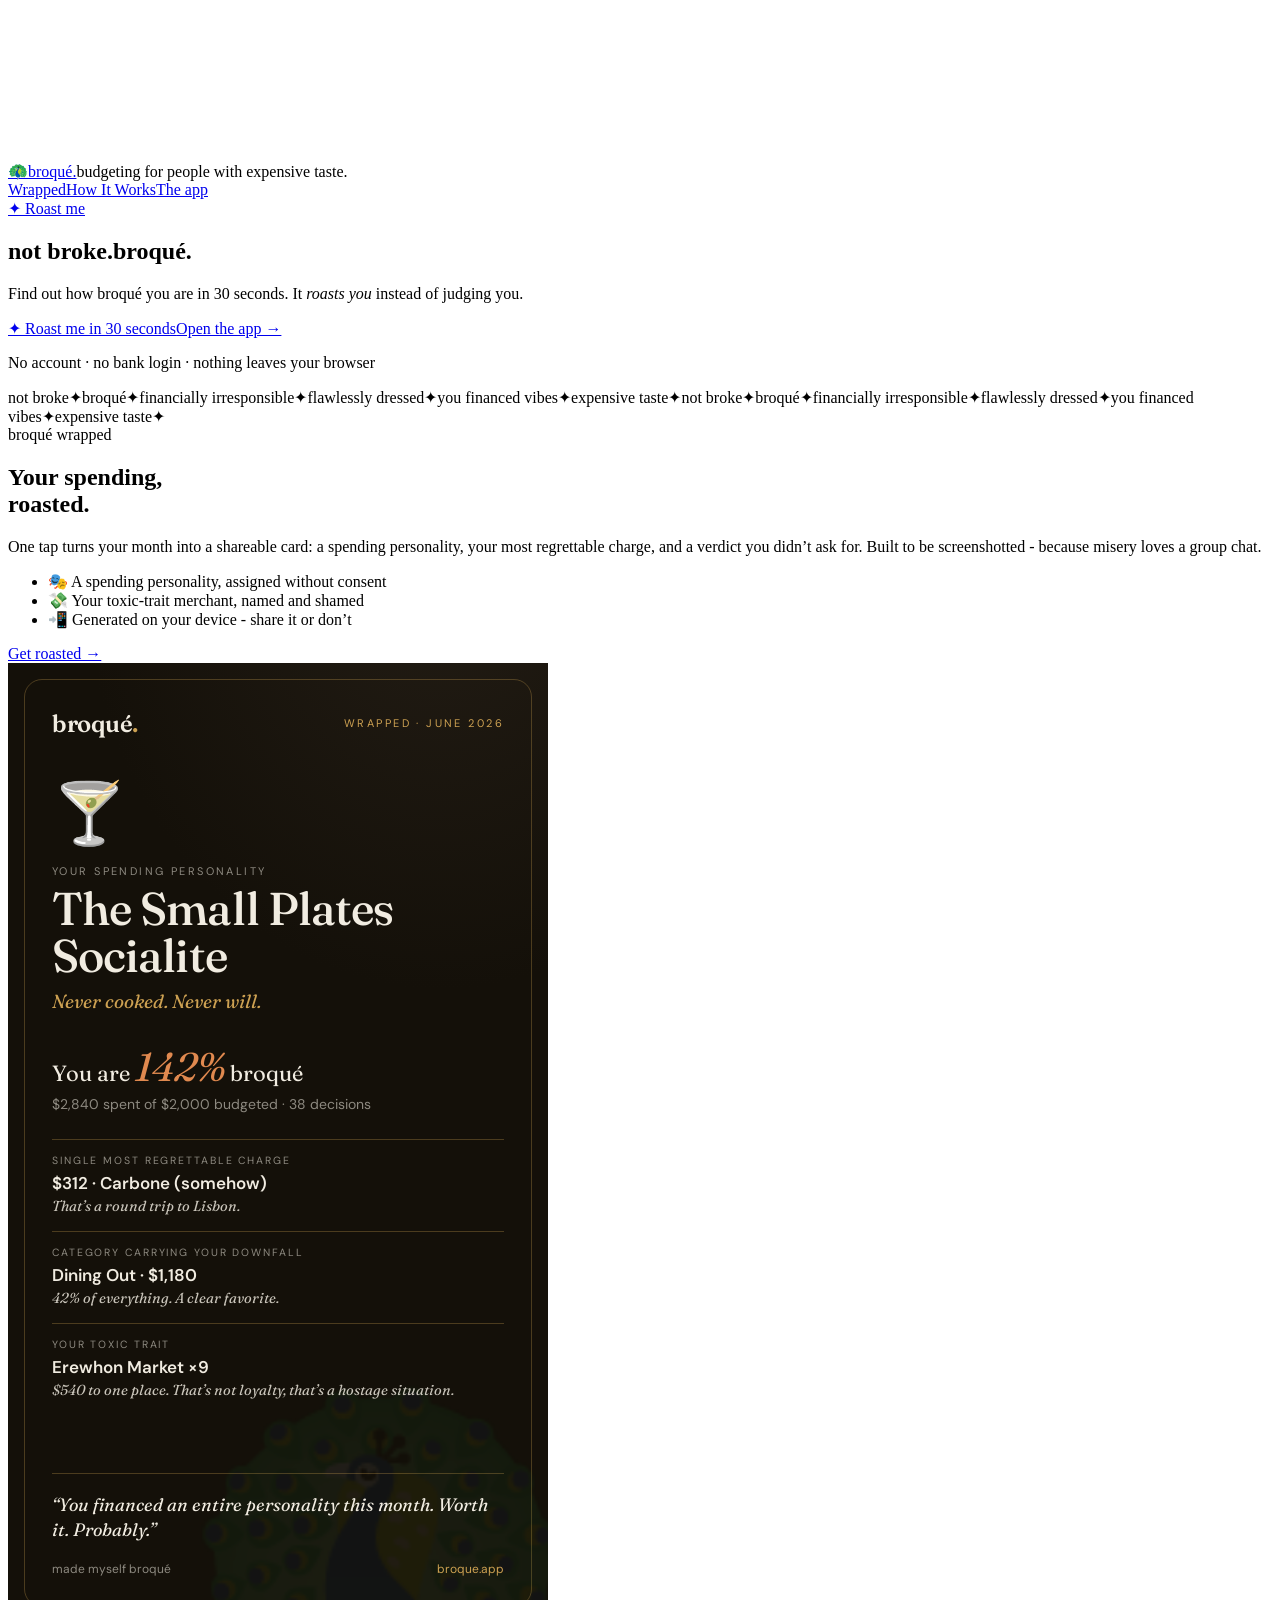
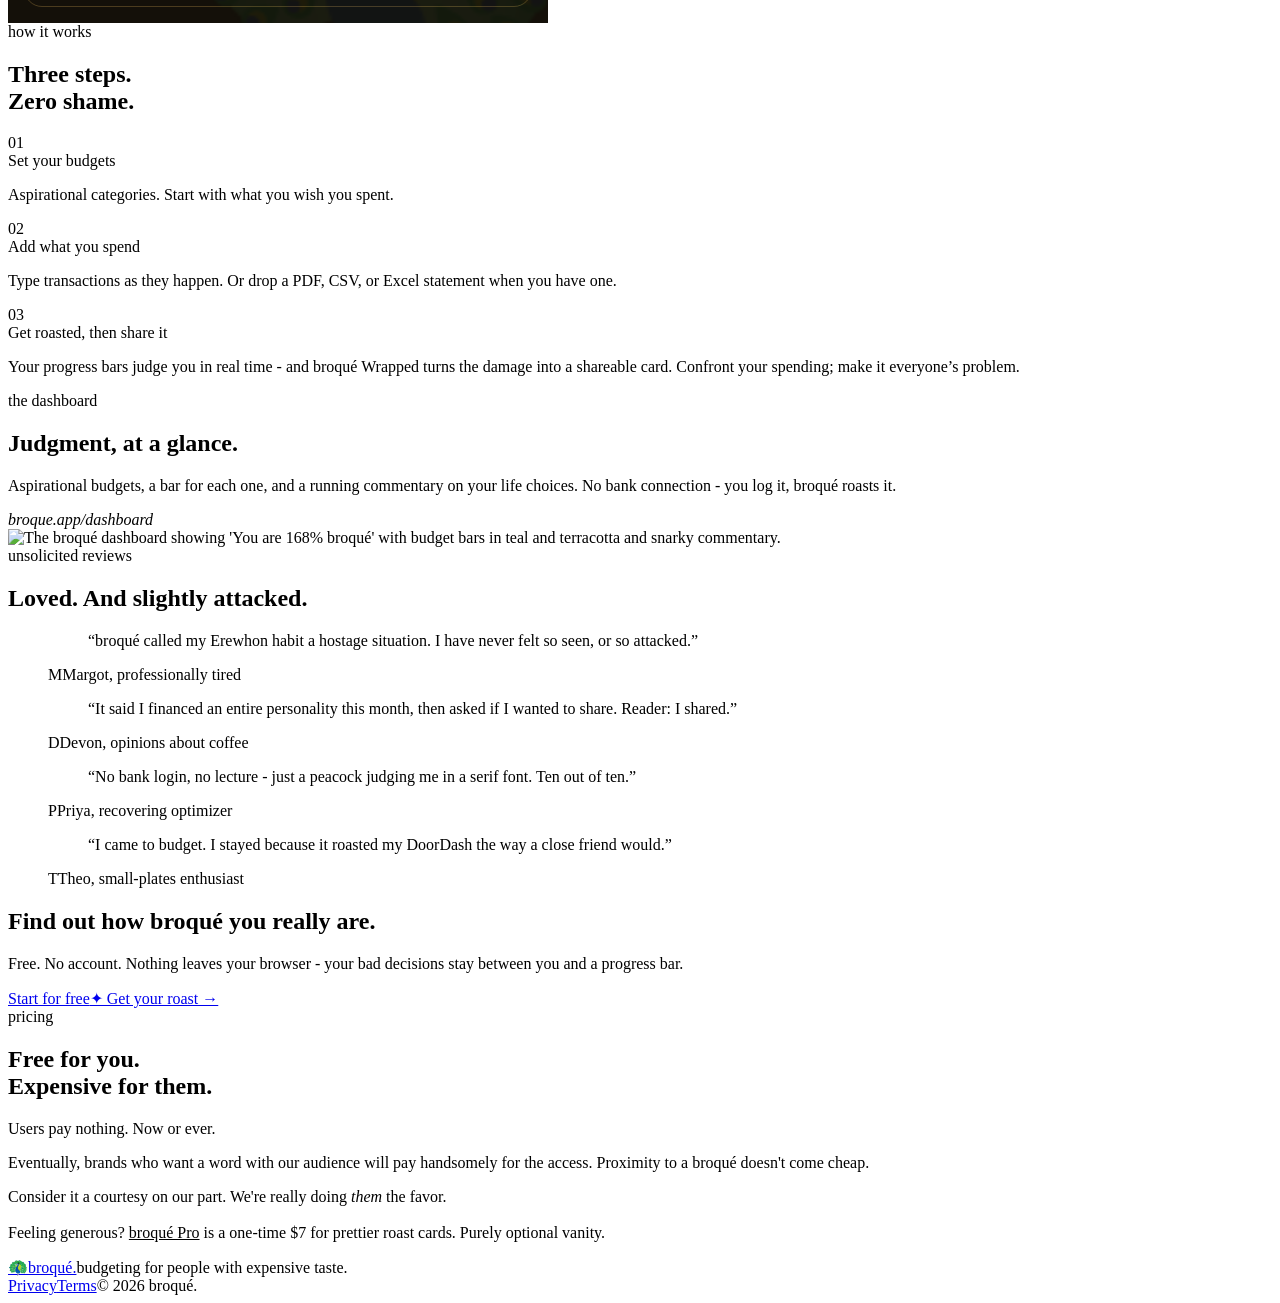
==== commit c0d0bed4: "deploy: roast-first hero, no login, honest Pro" ====
--- a/index.html
+++ b/index.html
@@ -1 +1 @@
-<!DOCTYPE html><html lang="en"><head><meta charSet="utf-8"/><meta name="viewport" content="width=device-width, initial-scale=1"/><link rel="preload" href="/broque-live/dashboard-preview.png" as="image"/><link rel="stylesheet" href="/broque-live/_next/static/chunks/0se05xqn03b7n.css" data-precedence="next"/><link rel="preload" as="script" fetchPriority="low" href="/broque-live/_next/static/chunks/15xrurgzs99gv.js"/><script src="/broque-live/_next/static/chunks/0dgq26a5_oy.a.js" async=""></script><script src="/broque-live/_next/static/chunks/07lhk_q6pmm3r.js" async=""></script><script src="/broque-live/_next/static/chunks/0sfwb48hwogng.js" async=""></script><script src="/broque-live/_next/static/chunks/turbopack-0.dmrtxa8t891.js" async=""></script><script src="/broque-live/_next/static/chunks/01xlw8hd842-c.js" async=""></script><script src="/broque-live/_next/static/chunks/0d3shmwh5_nmn.js" async=""></script><script src="/broque-live/_next/static/chunks/0ka051yepewro.js" async=""></script><link rel="preload" href="https://fonts.googleapis.com/css2?family=Fraunces:ital,opsz,wght@0,9..144,300..900;1,9..144,300..900&amp;family=DM+Sans:opsz,wght@9..40,400;9..40,500;9..40,600;9..40,700&amp;display=swap" as="style"/><link rel="preconnect" href="https://fonts.googleapis.com"/><link rel="preconnect" href="https://fonts.gstatic.com" crossorigin="anonymous"/><title>broqué. — the budget tracker that roasts you instead of judging you</title><meta name="description" content="A free, no-account budget tracker that roasts your spending. No bank login, nothing leaves your browser. Get your broqué Wrapped."/><meta property="og:title" content="broqué."/><meta property="og:description" content="The budget tracker that roasts you instead of judging you. No account, no bank login. Get your broqué Wrapped."/><meta property="og:url" content="https://broque.app/"/><meta property="og:image" content="https://broque.app/peacock.jpg"/><meta property="og:image:width" content="1536"/><meta property="og:image:height" content="1024"/><meta property="og:image:alt" content="A man in a tan suit walks a peacock past a foggy street, holding a coffee."/><meta property="og:type" content="website"/><meta name="twitter:card" content="summary_large_image"/><meta name="twitter:title" content="broqué."/><meta name="twitter:description" content="The budget tracker that roasts you instead of judging you. No account. No bank login."/><meta name="twitter:image" content="https://broque.app/peacock.jpg"/><link href="https://fonts.googleapis.com/css2?family=Fraunces:ital,opsz,wght@0,9..144,300..900;1,9..144,300..900&amp;family=DM+Sans:opsz,wght@9..40,400;9..40,500;9..40,600;9..40,700&amp;display=swap" rel="stylesheet"/><script src="/broque-live/_next/static/chunks/03~yq9q893hmn.js" noModule=""></script></head><body><div hidden=""><!--$--><!--/$--></div><section class="hero hero--cine"><video class="hero-video-bg" autoPlay="" muted="" loop="" playsInline="" preload="auto" aria-hidden="true"><source src="/broque-live/hero.webm" type="video/webm"/><source src="/broque-live/hero.mp4" type="video/mp4"/></video><video class="hero-video-fg" autoPlay="" muted="" loop="" playsInline="" preload="auto" poster="/broque-live/hero-poster.jpg" aria-hidden="true"><source src="/broque-live/hero.webm" type="video/webm"/><source src="/broque-live/hero.mp4" type="video/mp4"/></video><div class="hero-scrim" aria-hidden="true"></div><div class="hero-grain" aria-hidden="true"></div><nav class="top hero-nav"><div class="container row"><div class="wordmark-block"><a class="wordmark" href="/broque-live/dashboard/"><span class="peacock-mark" aria-hidden="true">🦚</span>broqué.</a><span class="wordmark-tag">budgeting for people with expensive taste.</span></div><div class="nav-links"><a href="#wrapped">Wrapped</a><a href="#how">How It Works</a><a href="#pricing">Pricing</a><a href="/broque-live/dashboard/">Log in</a></div><div class="nav-cta-wrap"><a class="btn btn-hero-cta" href="/broque-live/dashboard/">Get Broqué</a></div></div></nav><div class="container"><div class="hero-text"><h1 class="hero-headline"><span class="hl-line">not broke.</span><span class="hl-line"><span class="em">broqué</span>.</span></h1><p class="hero-sub">A budget tracker that <em>roasts you</em> instead of judging you.</p><div class="hero-cta"><a class="btn btn-gold btn-lg" href="/broque-live/dashboard/">Start for free</a><a class="btn btn-hero-ghost btn-lg" href="/broque-live/roast/">✦ Get your roast →</a></div><p class="hero-fineprint">No account · no bank login · nothing leaves your browser</p></div></div></section><div class="marquee" aria-hidden="true"><div class="marquee-track"><span class="marquee-set"><span class="marquee-item"><span class="marquee-word">not broke</span><span class="marquee-dot">✦</span></span><span class="marquee-item"><span class="marquee-word">broqué</span><span class="marquee-dot">✦</span></span><span class="marquee-item"><span class="marquee-word">financially irresponsible</span><span class="marquee-dot">✦</span></span><span class="marquee-item"><span class="marquee-word">flawlessly dressed</span><span class="marquee-dot">✦</span></span><span class="marquee-item"><span class="marquee-word">you financed vibes</span><span class="marquee-dot">✦</span></span><span class="marquee-item"><span class="marquee-word">expensive taste</span><span class="marquee-dot">✦</span></span></span><span class="marquee-set"><span class="marquee-item"><span class="marquee-word">not broke</span><span class="marquee-dot">✦</span></span><span class="marquee-item"><span class="marquee-word">broqué</span><span class="marquee-dot">✦</span></span><span class="marquee-item"><span class="marquee-word">financially irresponsible</span><span class="marquee-dot">✦</span></span><span class="marquee-item"><span class="marquee-word">flawlessly dressed</span><span class="marquee-dot">✦</span></span><span class="marquee-item"><span class="marquee-word">you financed vibes</span><span class="marquee-dot">✦</span></span><span class="marquee-item"><span class="marquee-word">expensive taste</span><span class="marquee-dot">✦</span></span></span></div></div><section id="wrapped" class="wrapped-section reveal"><div class="container wrapped-grid"><div class="wrapped-copy"><div class="section-eyebrow">broqué wrapped</div><h2 class="section-headline">Your spending,<br/><span class="em-gold">roasted.</span></h2><p class="section-lead">One tap turns your month into a shareable card: a spending personality, your most regrettable charge, and a verdict you didn’t ask for. Built to be screenshotted - because misery loves a group chat.</p><ul class="wrapped-points"><li><span class="bullet">🎭</span> A spending personality, assigned without consent</li><li><span class="bullet">💸</span> Your toxic-trait merchant, named and shamed</li><li><span class="bullet">📲</span> Generated on your device - share it or don’t</li></ul><a class="btn btn-gold btn-lg" href="/broque-live/roast/">Get roasted →</a></div><div class="wrapped-card-stage"><div class="wrapped-card-tilt"><div style="width:540px;height:960px;background:radial-gradient(120% 80% at 80% -10%, #221C14 0%, #141009 55%);color:#F1ECE1;font-family:&#x27;DM Sans&#x27;, -apple-system, system-ui, sans-serif;padding:46px 44px;display:flex;flex-direction:column;position:relative;overflow:hidden;box-sizing:border-box"><div style="position:absolute;inset:16px;border:1px solid rgba(205,161,82,0.30);border-radius:18px;pointer-events:none"></div><div style="position:absolute;right:-30px;bottom:-70px;font-size:320px;opacity:0.06;line-height:1">🦚</div><div style="display:flex;justify-content:space-between;align-items:center;z-index:1"><span style="font-family:&#x27;Fraunces&#x27;, Georgia, serif;font-size:24px;font-weight:600;letter-spacing:-0.02em">broqué<span style="color:#CDA152">.</span></span><span style="font-size:11px;letter-spacing:0.22em;text-transform:uppercase;color:#CDA152">Wrapped · <!-- -->June 2026</span></div><div style="margin-top:46px;z-index:1"><div style="font-size:60px;line-height:1">🍸</div><div style="font-size:11px;letter-spacing:0.22em;text-transform:uppercase;color:rgba(241,236,225,0.55);margin:20px 0 8px">Your spending personality</div><div style="font-family:&#x27;Fraunces&#x27;, Georgia, serif;font-size:46px;font-weight:500;line-height:1.02;letter-spacing:-0.02em">The Small Plates Socialite</div><div style="font-family:&#x27;Fraunces&#x27;, Georgia, serif;font-style:italic;font-size:19px;color:#CDA152;margin-top:10px">Never cooked. Never will.</div></div><div style="margin-top:34px;z-index:1"><div style="font-family:&#x27;Fraunces&#x27;, Georgia, serif;font-size:22px;font-weight:400;line-height:1">You are<!-- --> <span style="font-style:italic;color:#E0894F;font-size:40px">142<!-- -->%</span> broqué</div><div style="font-size:14px;color:rgba(241,236,225,0.55);margin-top:8px">$2,840<!-- --> spent of <!-- -->$2,000<!-- --> budgeted · <!-- -->38<!-- --> decisions</div></div><div style="margin-top:26px;z-index:1;display:flex;flex-direction:column;gap:16px;flex:1"><div style="border-top:1px solid rgba(205,161,82,0.30);padding-top:14px"><div style="font-size:10.5px;letter-spacing:0.18em;text-transform:uppercase;color:rgba(241,236,225,0.55)">Single most regrettable charge</div><div style="font-size:17px;font-weight:600;margin-top:5px">$312 · Carbone (somehow)</div><div style="font-family:&#x27;Fraunces&#x27;, Georgia, serif;font-style:italic;font-size:14.5px;color:#F1ECE1;opacity:0.82;margin-top:3px">That’s a round trip to Lisbon.</div></div><div style="border-top:1px solid rgba(205,161,82,0.30);padding-top:14px"><div style="font-size:10.5px;letter-spacing:0.18em;text-transform:uppercase;color:rgba(241,236,225,0.55)">Category carrying your downfall</div><div style="font-size:17px;font-weight:600;margin-top:5px">Dining Out · $1,180</div><div style="font-family:&#x27;Fraunces&#x27;, Georgia, serif;font-style:italic;font-size:14.5px;color:#F1ECE1;opacity:0.82;margin-top:3px">42% of everything. A clear favorite.</div></div><div style="border-top:1px solid rgba(205,161,82,0.30);padding-top:14px"><div style="font-size:10.5px;letter-spacing:0.18em;text-transform:uppercase;color:rgba(241,236,225,0.55)">Your toxic trait</div><div style="font-size:17px;font-weight:600;margin-top:5px">Erewhon Market ×9</div><div style="font-family:&#x27;Fraunces&#x27;, Georgia, serif;font-style:italic;font-size:14.5px;color:#F1ECE1;opacity:0.82;margin-top:3px">$540 to one place. That’s not loyalty, that’s a hostage situation.</div></div></div><div style="z-index:1"><div style="font-family:&#x27;Fraunces&#x27;, Georgia, serif;font-style:italic;font-size:18px;line-height:1.4;color:#F1ECE1;border-top:1px solid rgba(205,161,82,0.30);padding-top:18px">“<!-- -->You financed an entire personality this month. Worth it. Probably.<!-- -->”</div><div style="display:flex;justify-content:space-between;margin-top:18px;font-size:12px;color:rgba(241,236,225,0.55)"><span>made myself broqué</span><span style="color:#CDA152">broque.app</span></div></div></div></div></div></div></section><section id="how" class="how-section reveal"><div class="container"><div class="how-eyebrow">how it works</div><h2 class="how-headline">Three steps.<br/><span class="em-gold">Zero shame.</span></h2><div class="how-grid"><div class="how-step"><div class="how-num">01</div><div class="how-title">Set your budgets</div><p class="how-body">Aspirational categories. Start with what you wish you spent.</p></div><div class="how-step"><div class="how-num">02</div><div class="how-title">Add what you spend</div><p class="how-body">Type transactions as they happen. Or drop a PDF, CSV, or Excel statement when you have one.</p></div><div class="how-step"><div class="how-num">03</div><div class="how-title">Get roasted, then share it</div><p class="how-body">Your progress bars judge you in real time - and broqué Wrapped turns the damage into a shareable card. Confront your spending; make it everyone’s problem.</p></div></div></div></section><section id="features" class="showcase-section reveal"><div class="container"><div class="section-eyebrow">the dashboard</div><h2 class="section-headline">Judgment, <span class="em-gold">at a glance.</span></h2><p class="section-lead center">Aspirational budgets, a bar for each one, and a running commentary on your life choices. No bank connection - you log it, broqué roasts it.</p><div class="browser-frame"><div class="browser-bar"><span></span><span></span><span></span><em>broque.app/dashboard</em></div><img src="/broque-live/dashboard-preview.png" alt="The broqué dashboard showing &#x27;You are 168% broqué&#x27; with budget bars in teal and terracotta and snarky commentary."/></div></div></section><section class="quotes-section reveal"><div class="container"><div class="section-eyebrow">unsolicited reviews</div><h2 class="section-headline">Loved. <span class="em-gold">And slightly attacked.</span></h2><div class="quotes-grid"><figure class="quote-card"><blockquote>“broqué called my Erewhon habit a hostage situation. I have never felt so seen, or so attacked.”</blockquote><figcaption><span class="quote-av">M</span>Margot, professionally tired</figcaption></figure><figure class="quote-card"><blockquote>“It said I financed an entire personality this month, then asked if I wanted to share. Reader: I shared.”</blockquote><figcaption><span class="quote-av">D</span>Devon, opinions about coffee</figcaption></figure><figure class="quote-card"><blockquote>“No bank login, no lecture - just a peacock judging me in a serif font. Ten out of ten.”</blockquote><figcaption><span class="quote-av">P</span>Priya, recovering optimizer</figcaption></figure><figure class="quote-card"><blockquote>“I came to budget. I stayed because it roasted my DoorDash the way a close friend would.”</blockquote><figcaption><span class="quote-av">T</span>Theo, small-plates enthusiast</figcaption></figure></div></div></section><section class="cta-band reveal"><div class="container"><h2 class="cta-headline">Find out how <span class="em">broqué</span> you really are.</h2><p class="cta-sub">Free. No account. Nothing leaves your browser - your bad decisions stay between you and a progress bar.</p><div class="cta-actions"><a class="btn btn-gold btn-lg" href="/broque-live/dashboard/">Start for free</a><a class="btn btn-hero-ghost btn-lg" href="/broque-live/roast/">✦ Get your roast →</a></div></div></section><section id="pricing" class="pricing-section reveal"><div class="container"><div class="pricing-eyebrow">pricing</div><h2 class="pricing-headline">Free for you.<br/><span class="em-gold">Expensive for them.</span></h2><div class="pricing-body-wrap"><p class="pricing-body">Users pay nothing. Now or ever.</p><p class="pricing-body">Eventually, brands who want a word with our audience will pay handsomely for the access. Proximity to a broqué doesn&#x27;t come cheap.</p><p class="pricing-body">Consider it a courtesy on our part. We&#x27;re really doing <em>them</em> the favor.</p><p class="pricing-body" style="margin-top:18px">Feeling generous? <a style="color:var(--gold);text-decoration:underline" href="/broque-live/pro/">broqué Pro</a> is a one-time $7 for prettier roast cards. Purely optional vanity.</p></div></div></section><footer class="site-footer"><div class="container footer-row"><div class="footer-brand"><a href="#" class="wordmark"><span class="peacock-mark" aria-hidden="true">🦚</span>broqué.</a><span class="footer-tag">budgeting for people with expensive taste.</span></div><div class="footer-meta"><a href="/broque-live/privacy/">Privacy</a><a href="/broque-live/terms/">Terms</a><span>© 2026 broqué.</span></div></div></footer><!--$--><!--/$--><script src="/broque-live/_next/static/chunks/15xrurgzs99gv.js" id="_R_" async=""></script><script>(self.__next_f=self.__next_f||[]).push([0])</script><script>self.__next_f.push([1,"1:\"$Sreact.fragment\"\n2:I[39756,[\"/broque-live/_next/static/chunks/01xlw8hd842-c.js\",\"/broque-live/_next/static/chunks/0d3shmwh5_nmn.js\"],\"default\"]\n3:I[37457,[\"/broque-live/_next/static/chunks/01xlw8hd842-c.js\",\"/broque-live/_next/static/chunks/0d3shmwh5_nmn.js\"],\"default\"]\n4:I[22016,[\"/broque-live/_next/static/chunks/01xlw8hd842-c.js\",\"/broque-live/_next/static/chunks/0d3shmwh5_nmn.js\",\"/broque-live/_next/static/chunks/0ka051yepewro.js\"],\"\"]\n16:I[68027,[\"/broque-live/_next/static/chunks/01xlw8hd842-c.js\",\"/broque-live/_next/static/chunks/0d3shmwh5_nmn.js\"],\"default\",1]\n:HL[\"/broque-live/_next/static/chunks/0se05xqn03b7n.css\",\"style\"]\n:HL[\"https://fonts.googleapis.com/css2?family=Fraunces:ital,opsz,wght@0,9..144,300..900;1,9..144,300..900\u0026family=DM+Sans:opsz,wght@9..40,400;9..40,500;9..40,600;9..40,700\u0026display=swap\",\"style\"]\n"])</script><script>self.__next_f.push([1,"0:{\"P\":null,\"c\":[\"\",\"\"],\"q\":\"\",\"i\":false,\"f\":[[[\"\",{\"children\":[\"__PAGE__\",{}]},\"$undefined\",\"$undefined\",16],[[\"$\",\"$1\",\"c\",{\"children\":[[[\"$\",\"link\",\"0\",{\"rel\":\"stylesheet\",\"href\":\"/broque-live/_next/static/chunks/0se05xqn03b7n.css\",\"precedence\":\"next\",\"crossOrigin\":\"$undefined\",\"nonce\":\"$undefined\"}],[\"$\",\"script\",\"script-0\",{\"src\":\"/broque-live/_next/static/chunks/01xlw8hd842-c.js\",\"async\":true,\"nonce\":\"$undefined\"}],[\"$\",\"script\",\"script-1\",{\"src\":\"/broque-live/_next/static/chunks/0d3shmwh5_nmn.js\",\"async\":true,\"nonce\":\"$undefined\"}]],[\"$\",\"html\",null,{\"lang\":\"en\",\"children\":[[\"$\",\"head\",null,{\"children\":[[\"$\",\"link\",null,{\"rel\":\"preconnect\",\"href\":\"https://fonts.googleapis.com\"}],[\"$\",\"link\",null,{\"rel\":\"preconnect\",\"href\":\"https://fonts.gstatic.com\",\"crossOrigin\":\"anonymous\"}],[\"$\",\"link\",null,{\"href\":\"https://fonts.googleapis.com/css2?family=Fraunces:ital,opsz,wght@0,9..144,300..900;1,9..144,300..900\u0026family=DM+Sans:opsz,wght@9..40,400;9..40,500;9..40,600;9..40,700\u0026display=swap\",\"rel\":\"stylesheet\"}]]}],[\"$\",\"body\",null,{\"children\":[\"$\",\"$L2\",null,{\"parallelRouterKey\":\"children\",\"error\":\"$undefined\",\"errorStyles\":\"$undefined\",\"errorScripts\":\"$undefined\",\"template\":[\"$\",\"$L3\",null,{}],\"templateStyles\":\"$undefined\",\"templateScripts\":\"$undefined\",\"notFound\":[[\"$\",\"div\",null,{\"className\":\"min-h-screen bg-cream flex items-center justify-center\",\"children\":[\"$\",\"div\",null,{\"className\":\"text-center\",\"children\":[[\"$\",\"h1\",null,{\"className\":\"font-serif text-6xl text-ink mb-4\",\"children\":\"404\"}],[\"$\",\"p\",null,{\"className\":\"font-serif italic text-lg text-ink-soft mb-6\",\"children\":\"This page couldn't be found.\"}],[\"$\",\"a\",null,{\"href\":\"/\",\"className\":\"font-sans text-sm text-ink underline hover:no-underline\",\"children\":\"Return home\"}]]}]}],[]],\"forbidden\":\"$undefined\",\"unauthorized\":\"$undefined\"}]}]]}]]}],{\"children\":[[\"$\",\"$1\",\"c\",{\"children\":[[[\"$\",\"section\",null,{\"className\":\"hero hero--cine\",\"children\":[[\"$\",\"video\",null,{\"className\":\"hero-video-bg\",\"autoPlay\":true,\"muted\":true,\"loop\":true,\"playsInline\":true,\"preload\":\"auto\",\"aria-hidden\":\"true\",\"children\":[[\"$\",\"source\",null,{\"src\":\"/broque-live/hero.webm\",\"type\":\"video/webm\"}],[\"$\",\"source\",null,{\"src\":\"/broque-live/hero.mp4\",\"type\":\"video/mp4\"}]]}],[\"$\",\"video\",null,{\"className\":\"hero-video-fg\",\"autoPlay\":true,\"muted\":true,\"loop\":true,\"playsInline\":true,\"preload\":\"auto\",\"poster\":\"/broque-live/hero-poster.jpg\",\"aria-hidden\":\"true\",\"children\":[[\"$\",\"source\",null,{\"src\":\"/broque-live/hero.webm\",\"type\":\"video/webm\"}],[\"$\",\"source\",null,{\"src\":\"/broque-live/hero.mp4\",\"type\":\"video/mp4\"}]]}],[\"$\",\"div\",null,{\"className\":\"hero-scrim\",\"aria-hidden\":\"true\"}],[\"$\",\"div\",null,{\"className\":\"hero-grain\",\"aria-hidden\":\"true\"}],[\"$\",\"nav\",null,{\"className\":\"top hero-nav\",\"children\":[\"$\",\"div\",null,{\"className\":\"container row\",\"children\":[[\"$\",\"div\",null,{\"className\":\"wordmark-block\",\"children\":[[\"$\",\"$L4\",null,{\"href\":\"/dashboard\",\"className\":\"wordmark\",\"children\":[[\"$\",\"span\",null,{\"className\":\"peacock-mark\",\"aria-hidden\":\"true\",\"children\":\"🦚\"}],\"broqué.\"]}],[\"$\",\"span\",null,{\"className\":\"wordmark-tag\",\"children\":\"budgeting for people with expensive taste.\"}]]}],[\"$\",\"div\",null,{\"className\":\"nav-links\",\"children\":[[\"$\",\"a\",null,{\"href\":\"#wrapped\",\"children\":\"Wrapped\"}],[\"$\",\"a\",null,{\"href\":\"#how\",\"children\":\"How It Works\"}],[\"$\",\"a\",null,{\"href\":\"#pricing\",\"children\":\"Pricing\"}],[\"$\",\"$L4\",null,{\"href\":\"/dashboard\",\"children\":\"Log in\"}]]}],[\"$\",\"div\",null,{\"className\":\"nav-cta-wrap\",\"children\":[\"$\",\"$L4\",null,{\"href\":\"/dashboard\",\"className\":\"btn btn-hero-cta\",\"children\":\"Get Broqué\"}]}]]}]}],[\"$\",\"div\",null,{\"className\":\"container\",\"children\":[\"$\",\"div\",null,{\"className\":\"hero-text\",\"children\":[[\"$\",\"h1\",null,{\"className\":\"hero-headline\",\"children\":[[\"$\",\"span\",null,{\"className\":\"hl-line\",\"children\":\"not broke.\"}],[\"$\",\"span\",null,{\"className\":\"hl-line\",\"children\":[[\"$\",\"span\",null,{\"className\":\"em\",\"children\":\"broqué\"}],\".\"]}]]}],[\"$\",\"p\",null,{\"className\":\"hero-sub\",\"children\":[\"A budget tracker that \",[\"$\",\"em\",null,{\"children\":\"roasts you\"}],\" instead of judging you.\"]}],[\"$\",\"div\",null,{\"className\":\"hero-cta\",\"children\":[[\"$\",\"$L4\",null,{\"href\":\"/dashboard\",\"className\":\"btn btn-gold btn-lg\",\"children\":\"Start for free\"}],[\"$\",\"$L4\",null,{\"href\":\"/roast\",\"className\":\"btn btn-hero-ghost btn-lg\",\"children\":\"✦ Get your roast →\"}]]}],[\"$\",\"p\",null,{\"className\":\"hero-fineprint\",\"children\":\"No account · no bank login · nothing leaves your browser\"}]]}]}]]}],[\"$\",\"div\",null,{\"className\":\"marquee\",\"aria-hidden\":\"true\",\"children\":[\"$\",\"div\",null,{\"className\":\"marquee-track\",\"children\":[[\"$\",\"span\",\"0\",{\"className\":\"marquee-set\",\"children\":[[\"$\",\"span\",\"0\",{\"className\":\"marquee-item\",\"children\":[[\"$\",\"span\",null,{\"className\":\"marquee-word\",\"children\":\"not broke\"}],[\"$\",\"span\",null,{\"className\":\"marquee-dot\",\"children\":\"✦\"}]]}],[\"$\",\"span\",\"1\",{\"className\":\"marquee-item\",\"children\":[\"$L5\",\"$L6\"]}],\"$L7\",\"$L8\",\"$L9\",\"$La\"]}],\"$Lb\"]}]}],\"$Lc\",\"$Ld\",\"$Le\",\"$Lf\",\"$L10\",\"$L11\",\"$L12\"],[\"$L13\"],\"$L14\"]}],{},null,false,null]},null,false,null],\"$L15\",false]],\"m\":\"$undefined\",\"G\":[\"$16\",[\"$L17\"]],\"S\":true,\"h\":null,\"s\":\"$undefined\",\"l\":\"$undefined\",\"p\":\"$undefined\",\"d\":\"$undefined\",\"b\":\"EPI34GJHM0jyfhKgEiY8q\"}\n"])</script><script>self.__next_f.push([1,"1c:I[97367,[\"/broque-live/_next/static/chunks/01xlw8hd842-c.js\",\"/broque-live/_next/static/chunks/0d3shmwh5_nmn.js\"],\"OutletBoundary\"]\n1d:\"$Sreact.suspense\"\n1f:I[97367,[\"/broque-live/_next/static/chunks/01xlw8hd842-c.js\",\"/broque-live/_next/static/chunks/0d3shmwh5_nmn.js\"],\"ViewportBoundary\"]\n21:I[97367,[\"/broque-live/_next/static/chunks/01xlw8hd842-c.js\",\"/broque-live/_next/static/chunks/0d3shmwh5_nmn.js\"],\"MetadataBoundary\"]\n:HL[\"/broque-live/dashboard-preview.png\",\"image\"]\n5:[\"$\",\"span\",null,{\"className\":\"marquee-word\",\"children\":\"broqué\"}]\n6:[\"$\",\"span\",null,{\"className\":\"marquee-dot\",\"children\":\"✦\"}]\n7:[\"$\",\"span\",\"2\",{\"className\":\"marquee-item\",\"children\":[[\"$\",\"span\",null,{\"className\":\"marquee-word\",\"children\":\"financially irresponsible\"}],[\"$\",\"span\",null,{\"className\":\"marquee-dot\",\"children\":\"✦\"}]]}]\n8:[\"$\",\"span\",\"3\",{\"className\":\"marquee-item\",\"children\":[[\"$\",\"span\",null,{\"className\":\"marquee-word\",\"children\":\"flawlessly dressed\"}],[\"$\",\"span\",null,{\"className\":\"marquee-dot\",\"children\":\"✦\"}]]}]\n9:[\"$\",\"span\",\"4\",{\"className\":\"marquee-item\",\"children\":[[\"$\",\"span\",null,{\"className\":\"marquee-word\",\"children\":\"you financed vibes\"}],[\"$\",\"span\",null,{\"className\":\"marquee-dot\",\"children\":\"✦\"}]]}]\na:[\"$\",\"span\",\"5\",{\"className\":\"marquee-item\",\"children\":[[\"$\",\"span\",null,{\"className\":\"marquee-word\",\"children\":\"expensive taste\"}],[\"$\",\"span\",null,{\"className\":\"marquee-dot\",\"children\":\"✦\"}]]}]\nb:[\"$\",\"span\",\"1\",{\"className\":\"marquee-set\",\"children\":[[\"$\",\"span\",\"0\",{\"className\":\"marquee-item\",\"children\":[[\"$\",\"span\",null,{\"className\":\"marquee-word\",\"children\":\"not broke\"}],[\"$\",\"span\",null,{\"className\":\"marquee-dot\",\"children\":\"✦\"}]]}],[\"$\",\"span\",\"1\",{\"className\":\"marquee-item\",\"children\":[[\"$\",\"span\",null,{\"className\":\"marquee-word\",\"children\":\"broqué\"}],[\"$\",\"span\",null,{\"className\":\"marquee-dot\",\"children\":\"✦\"}]]}],[\"$\",\"span\",\"2\",{\"className\":\"marquee-item\",\"children\":[[\"$\",\"span\",null,{\"className\":\"marquee-word\",\"children\":\"financially irresponsible\"}],[\"$\",\"span\",null,{\"className\":\"marquee-dot\",\"children\":\"✦\"}]]}],[\"$\",\"span\",\"3\",{\"className\":\"marquee-item\",\"children\":[[\"$\",\"span\",null,{\"className\":\"marquee-word\",\"children\":\"flawlessly dressed\"}],[\"$\",\"span\",null,{\"className\":\"marquee-dot\",\"children\":\"✦\"}]]}],[\"$\",\"span\",\"4\",{\"className\":\"marquee-item\",\"children\":[[\"$\",\"span\",null,{\"className\":\"marquee-word\",\"children\":\"you financed vibes\"}],[\"$\",\"span\",null,{\"className\":\"marquee-dot\",\"children\":\"✦\"}]]}],[\"$\",\"span\",\"5\",{\"className\":\"marquee-item\",\"children\":[[\"$\",\"span\",null,{\"className\":\"marquee-word\",\"children\":\"expensive taste\"}],[\"$\",\"span\",null,{\"className\":\"marquee-dot\",\"children\":\"✦\"}]]}]]}]\n"])</script><script>self.__next_f.push([1,"c:[\"$\",\"section\",null,{\"id\":\"wrapped\",\"className\":\"wrapped-section reveal\",\"children\":[\"$\",\"div\",null,{\"className\":\"container wrapped-grid\",\"children\":[[\"$\",\"div\",null,{\"className\":\"wrapped-copy\",\"children\":[[\"$\",\"div\",null,{\"className\":\"section-eyebrow\",\"children\":\"broqué wrapped\"}],[\"$\",\"h2\",null,{\"className\":\"section-headline\",\"children\":[\"Your spending,\",[\"$\",\"br\",null,{}],[\"$\",\"span\",null,{\"className\":\"em-gold\",\"children\":\"roasted.\"}]]}],[\"$\",\"p\",null,{\"className\":\"section-lead\",\"children\":\"One tap turns your month into a shareable card: a spending personality, your most regrettable charge, and a verdict you didn’t ask for. Built to be screenshotted - because misery loves a group chat.\"}],[\"$\",\"ul\",null,{\"className\":\"wrapped-points\",\"children\":[[\"$\",\"li\",null,{\"children\":[[\"$\",\"span\",null,{\"className\":\"bullet\",\"children\":\"🎭\"}],\" A spending personality, assigned without consent\"]}],[\"$\",\"li\",null,{\"children\":[[\"$\",\"span\",null,{\"className\":\"bullet\",\"children\":\"💸\"}],\" Your toxic-trait merchant, named and shamed\"]}],[\"$\",\"li\",null,{\"children\":[[\"$\",\"span\",null,{\"className\":\"bullet\",\"children\":\"📲\"}],\" Generated on your device - share it or don’t\"]}]]}],[\"$\",\"$L4\",null,{\"href\":\"/roast\",\"className\":\"btn btn-gold btn-lg\",\"children\":\"Get roasted →\"}]]}],[\"$\",\"div\",null,{\"className\":\"wrapped-card-stage\",\"children\":[\"$\",\"div\",null,{\"className\":\"wrapped-card-tilt\",\"children\":[\"$\",\"div\",null,{\"ref\":\"$undefined\",\"style\":{\"width\":540,\"height\":960,\"background\":\"radial-gradient(120% 80% at 80% -10%, #221C14 0%, #141009 55%)\",\"color\":\"#F1ECE1\",\"fontFamily\":\"'DM Sans', -apple-system, system-ui, sans-serif\",\"padding\":\"46px 44px\",\"display\":\"flex\",\"flexDirection\":\"column\",\"position\":\"relative\",\"overflow\":\"hidden\",\"boxSizing\":\"border-box\"},\"children\":[[\"$\",\"div\",null,{\"style\":{\"position\":\"absolute\",\"inset\":16,\"border\":\"1px solid rgba(205,161,82,0.30)\",\"borderRadius\":18,\"pointerEvents\":\"none\"}}],[\"$\",\"div\",null,{\"style\":{\"position\":\"absolute\",\"right\":-30,\"bottom\":-70,\"fontSize\":320,\"opacity\":0.06,\"lineHeight\":1},\"children\":\"🦚\"}],[\"$\",\"div\",null,{\"style\":{\"display\":\"flex\",\"justifyContent\":\"space-between\",\"alignItems\":\"center\",\"zIndex\":1},\"children\":[[\"$\",\"span\",null,{\"style\":{\"fontFamily\":\"'Fraunces', Georgia, serif\",\"fontSize\":24,\"fontWeight\":600,\"letterSpacing\":\"-0.02em\"},\"children\":[\"broqué\",[\"$\",\"span\",null,{\"style\":{\"color\":\"#CDA152\"},\"children\":\".\"}]]}],[\"$\",\"span\",null,{\"style\":{\"fontSize\":11,\"letterSpacing\":\"0.22em\",\"textTransform\":\"uppercase\",\"color\":\"#CDA152\"},\"children\":[\"Wrapped · \",\"June 2026\"]}]]}],[\"$\",\"div\",null,{\"style\":{\"marginTop\":46,\"zIndex\":1},\"children\":[[\"$\",\"div\",null,{\"style\":{\"fontSize\":60,\"lineHeight\":1},\"children\":\"🍸\"}],[\"$\",\"div\",null,{\"style\":{\"fontSize\":11,\"letterSpacing\":\"0.22em\",\"textTransform\":\"uppercase\",\"color\":\"rgba(241,236,225,0.55)\",\"margin\":\"20px 0 8px\"},\"children\":\"Your spending personality\"}],[\"$\",\"div\",null,{\"style\":{\"fontFamily\":\"'Fraunces', Georgia, serif\",\"fontSize\":46,\"fontWeight\":500,\"lineHeight\":1.02,\"letterSpacing\":\"-0.02em\"},\"children\":\"The Small Plates Socialite\"}],[\"$\",\"div\",null,{\"style\":{\"fontFamily\":\"'Fraunces', Georgia, serif\",\"fontStyle\":\"italic\",\"fontSize\":19,\"color\":\"#CDA152\",\"marginTop\":10},\"children\":\"Never cooked. Never will.\"}]]}],[\"$\",\"div\",null,{\"style\":{\"marginTop\":34,\"zIndex\":1},\"children\":[[\"$\",\"div\",null,{\"style\":{\"fontFamily\":\"'Fraunces', Georgia, serif\",\"fontSize\":22,\"fontWeight\":400,\"lineHeight\":1},\"children\":[\"You are\",\" \",[\"$\",\"span\",null,{\"style\":{\"fontStyle\":\"italic\",\"color\":\"#E0894F\",\"fontSize\":40},\"children\":[142,\"%\"]}],\" broqué\"]}],[\"$\",\"div\",null,{\"style\":{\"fontSize\":14,\"color\":\"rgba(241,236,225,0.55)\",\"marginTop\":8},\"children\":[\"$$2,840\",\" spent of \",\"$$2,000\",\" budgeted · \",38,\" decisions\"]}]]}],[\"$\",\"div\",null,{\"style\":{\"marginTop\":26,\"zIndex\":1,\"display\":\"flex\",\"flexDirection\":\"column\",\"gap\":16,\"flex\":1},\"children\":[[\"$\",\"div\",\"0\",{\"style\":{\"borderTop\":\"1px solid rgba(205,161,82,0.30)\",\"paddingTop\":14},\"children\":[[\"$\",\"div\",null,{\"style\":{\"fontSize\":10.5,\"letterSpacing\":\"0.18em\",\"textTransform\":\"uppercase\",\"color\":\"rgba(241,236,225,0.55)\"},\"children\":\"Single most regrettable charge\"}],[\"$\",\"div\",null,{\"style\":{\"fontSize\":17,\"fontWeight\":600,\"marginTop\":5},\"children\":\"$$312 · Carbone (somehow)\"}],[\"$\",\"div\",null,{\"style\":{\"fontFamily\":\"'Fraunces', Georgia, serif\",\"fontStyle\":\"italic\",\"fontSize\":14.5,\"color\":\"#F1ECE1\",\"opacity\":0.82,\"marginTop\":3},\"children\":\"That’s a round trip to Lisbon.\"}]]}],[\"$\",\"div\",\"1\",{\"style\":{\"borderTop\":\"1px solid rgba(205,161,82,0.30)\",\"paddingTop\":14},\"children\":[[\"$\",\"div\",null,{\"style\":{\"fontSize\":10.5,\"letterSpacing\":\"0.18em\",\"textTransform\":\"uppercase\",\"color\":\"rgba(241,236,225,0.55)\"},\"children\":\"Category carrying your downfall\"}],\"$L18\",\"$L19\"]}],\"$L1a\"]}],\"$L1b\"]}]}]}]]}]}]\n"])</script><script>self.__next_f.push([1,"d:[\"$\",\"section\",null,{\"id\":\"how\",\"className\":\"how-section reveal\",\"children\":[\"$\",\"div\",null,{\"className\":\"container\",\"children\":[[\"$\",\"div\",null,{\"className\":\"how-eyebrow\",\"children\":\"how it works\"}],[\"$\",\"h2\",null,{\"className\":\"how-headline\",\"children\":[\"Three steps.\",[\"$\",\"br\",null,{}],[\"$\",\"span\",null,{\"className\":\"em-gold\",\"children\":\"Zero shame.\"}]]}],[\"$\",\"div\",null,{\"className\":\"how-grid\",\"children\":[[\"$\",\"div\",null,{\"className\":\"how-step\",\"children\":[[\"$\",\"div\",null,{\"className\":\"how-num\",\"children\":\"01\"}],[\"$\",\"div\",null,{\"className\":\"how-title\",\"children\":\"Set your budgets\"}],[\"$\",\"p\",null,{\"className\":\"how-body\",\"children\":\"Aspirational categories. Start with what you wish you spent.\"}]]}],[\"$\",\"div\",null,{\"className\":\"how-step\",\"children\":[[\"$\",\"div\",null,{\"className\":\"how-num\",\"children\":\"02\"}],[\"$\",\"div\",null,{\"className\":\"how-title\",\"children\":\"Add what you spend\"}],[\"$\",\"p\",null,{\"className\":\"how-body\",\"children\":\"Type transactions as they happen. Or drop a PDF, CSV, or Excel statement when you have one.\"}]]}],[\"$\",\"div\",null,{\"className\":\"how-step\",\"children\":[[\"$\",\"div\",null,{\"className\":\"how-num\",\"children\":\"03\"}],[\"$\",\"div\",null,{\"className\":\"how-title\",\"children\":\"Get roasted, then share it\"}],[\"$\",\"p\",null,{\"className\":\"how-body\",\"children\":\"Your progress bars judge you in real time - and broqué Wrapped turns the damage into a shareable card. Confront your spending; make it everyone’s problem.\"}]]}]]}]]}]}]\n"])</script><script>self.__next_f.push([1,"e:[\"$\",\"section\",null,{\"id\":\"features\",\"className\":\"showcase-section reveal\",\"children\":[\"$\",\"div\",null,{\"className\":\"container\",\"children\":[[\"$\",\"div\",null,{\"className\":\"section-eyebrow\",\"children\":\"the dashboard\"}],[\"$\",\"h2\",null,{\"className\":\"section-headline\",\"children\":[\"Judgment, \",[\"$\",\"span\",null,{\"className\":\"em-gold\",\"children\":\"at a glance.\"}]]}],[\"$\",\"p\",null,{\"className\":\"section-lead center\",\"children\":\"Aspirational budgets, a bar for each one, and a running commentary on your life choices. No bank connection - you log it, broqué roasts it.\"}],[\"$\",\"div\",null,{\"className\":\"browser-frame\",\"children\":[[\"$\",\"div\",null,{\"className\":\"browser-bar\",\"children\":[[\"$\",\"span\",null,{}],[\"$\",\"span\",null,{}],[\"$\",\"span\",null,{}],[\"$\",\"em\",null,{\"children\":\"broque.app/dashboard\"}]]}],[\"$\",\"img\",null,{\"src\":\"/broque-live/dashboard-preview.png\",\"alt\":\"The broqué dashboard showing 'You are 168% broqué' with budget bars in teal and terracotta and snarky commentary.\"}]]}]]}]}]\n"])</script><script>self.__next_f.push([1,"f:[\"$\",\"section\",null,{\"className\":\"quotes-section reveal\",\"children\":[\"$\",\"div\",null,{\"className\":\"container\",\"children\":[[\"$\",\"div\",null,{\"className\":\"section-eyebrow\",\"children\":\"unsolicited reviews\"}],[\"$\",\"h2\",null,{\"className\":\"section-headline\",\"children\":[\"Loved. \",[\"$\",\"span\",null,{\"className\":\"em-gold\",\"children\":\"And slightly attacked.\"}]]}],[\"$\",\"div\",null,{\"className\":\"quotes-grid\",\"children\":[[\"$\",\"figure\",\"0\",{\"className\":\"quote-card\",\"children\":[[\"$\",\"blockquote\",null,{\"children\":\"“broqué called my Erewhon habit a hostage situation. I have never felt so seen, or so attacked.”\"}],[\"$\",\"figcaption\",null,{\"children\":[[\"$\",\"span\",null,{\"className\":\"quote-av\",\"children\":\"M\"}],\"Margot, professionally tired\"]}]]}],[\"$\",\"figure\",\"1\",{\"className\":\"quote-card\",\"children\":[[\"$\",\"blockquote\",null,{\"children\":\"“It said I financed an entire personality this month, then asked if I wanted to share. Reader: I shared.”\"}],[\"$\",\"figcaption\",null,{\"children\":[[\"$\",\"span\",null,{\"className\":\"quote-av\",\"children\":\"D\"}],\"Devon, opinions about coffee\"]}]]}],[\"$\",\"figure\",\"2\",{\"className\":\"quote-card\",\"children\":[[\"$\",\"blockquote\",null,{\"children\":\"“No bank login, no lecture - just a peacock judging me in a serif font. Ten out of ten.”\"}],[\"$\",\"figcaption\",null,{\"children\":[[\"$\",\"span\",null,{\"className\":\"quote-av\",\"children\":\"P\"}],\"Priya, recovering optimizer\"]}]]}],[\"$\",\"figure\",\"3\",{\"className\":\"quote-card\",\"children\":[[\"$\",\"blockquote\",null,{\"children\":\"“I came to budget. I stayed because it roasted my DoorDash the way a close friend would.”\"}],[\"$\",\"figcaption\",null,{\"children\":[[\"$\",\"span\",null,{\"className\":\"quote-av\",\"children\":\"T\"}],\"Theo, small-plates enthusiast\"]}]]}]]}]]}]}]\n"])</script><script>self.__next_f.push([1,"10:[\"$\",\"section\",null,{\"className\":\"cta-band reveal\",\"children\":[\"$\",\"div\",null,{\"className\":\"container\",\"children\":[[\"$\",\"h2\",null,{\"className\":\"cta-headline\",\"children\":[\"Find out how \",[\"$\",\"span\",null,{\"className\":\"em\",\"children\":\"broqué\"}],\" you really are.\"]}],[\"$\",\"p\",null,{\"className\":\"cta-sub\",\"children\":\"Free. No account. Nothing leaves your browser - your bad decisions stay between you and a progress bar.\"}],[\"$\",\"div\",null,{\"className\":\"cta-actions\",\"children\":[[\"$\",\"$L4\",null,{\"href\":\"/dashboard\",\"className\":\"btn btn-gold btn-lg\",\"children\":\"Start for free\"}],[\"$\",\"$L4\",null,{\"href\":\"/roast\",\"className\":\"btn btn-hero-ghost btn-lg\",\"children\":\"✦ Get your roast →\"}]]}]]}]}]\n11:[\"$\",\"section\",null,{\"id\":\"pricing\",\"className\":\"pricing-section reveal\",\"children\":[\"$\",\"div\",null,{\"className\":\"container\",\"children\":[[\"$\",\"div\",null,{\"className\":\"pricing-eyebrow\",\"children\":\"pricing\"}],[\"$\",\"h2\",null,{\"className\":\"pricing-headline\",\"children\":[\"Free for you.\",[\"$\",\"br\",null,{}],[\"$\",\"span\",null,{\"className\":\"em-gold\",\"children\":\"Expensive for them.\"}]]}],[\"$\",\"div\",null,{\"className\":\"pricing-body-wrap\",\"children\":[[\"$\",\"p\",null,{\"className\":\"pricing-body\",\"children\":\"Users pay nothing. Now or ever.\"}],[\"$\",\"p\",null,{\"className\":\"pricing-body\",\"children\":\"Eventually, brands who want a word with our audience will pay handsomely for the access. Proximity to a broqué doesn't come cheap.\"}],[\"$\",\"p\",null,{\"className\":\"pricing-body\",\"children\":[\"Consider it a courtesy on our part. We're really doing \",[\"$\",\"em\",null,{\"children\":\"them\"}],\" the favor.\"]}],[\"$\",\"p\",null,{\"className\":\"pricing-body\",\"style\":{\"marginTop\":18},\"children\":[\"Feeling generous? \",[\"$\",\"$L4\",null,{\"href\":\"/pro\",\"style\":{\"color\":\"var(--gold)\",\"textDecoration\":\"underline\"},\"children\":\"broqué Pro\"}],\" is a one-time $7 for prettier roast cards. Purely optional vanity.\"]}]]}]]}]}]\n12:[\"$\",\"footer\",null,{\"className\":\"site-footer\",\"children\":[\"$\",\"div\",null,{\"className\":\"container footer-row\",\"children\":[[\"$\",\"div\",null,{\"className\":\"footer-brand\",\"children\":[[\"$\",\"a\",null,{\"href\":\"#\",\"className\":\"wordmark\",\"children\":[[\"$\",\"span\",null,{\"className\":\"peacock-mark\",\"aria-hidden\":\"true\",\"children\":\"🦚\"}],\"broqué.\"]}],[\"$\",\"span\",null,{\"className\":\"footer-tag\",\"children\":\"budgeting for people with expensive taste.\"}]]}],[\"$\",\"div\",null,{\"className\":\"footer-meta\",\"children\":[[\"$\",\"$L4\",null,{\"href\":\"/privacy\",\"children\":\"Privacy\"}],[\"$\",\"$L4\",null,{\"href\":\"/terms\",\"children\":\"Terms\"}],[\"$\",\"span\",null,{\"children\":\"© 2026 broqué.\"}]]}]]}]}]\n13:[\"$\",\"script\",\"script-0\",{\"src\":\"/broque-live/_next/static/chunks/0ka051yepewro.js\",\"async\":true,\"nonce\":\"$undefined\"}]\n14:[\"$\",\"$L1c\",null,{\"children\":[\"$\",\"$1d\",null,{\"name\":\"Next.MetadataOutlet\",\"children\":\"$@1e\"}]}]\n15:[\"$\",\"$1\",\"h\",{\"children\":[null,[\"$\",\"$L1f\",null,{\"children\":\"$L20\"}],[\"$\",\"div\",null,{\"hidden\":true,\"children\":[\"$\",\"$L21\",null,{\"children\":[\"$\",\"$1d\",null,{\"name\":\"Next.Metadata\",\"children\":\"$L22\"}]}]}],null]}]\n17:[\"$\",\"link\",\"0\",{\"rel\":\"stylesheet\",\"href\":\"/broque-live/_next/static/chunks/0se05xqn03b7n.css\",\"precedence\":\"next\",\"crossOrigin\":\"$undefined\",\"nonce\":\"$undefined\"}]\n"])</script><script>self.__next_f.push([1,"18:[\"$\",\"div\",null,{\"style\":{\"fontSize\":17,\"fontWeight\":600,\"marginTop\":5},\"children\":\"Dining Out · $1,180\"}]\n19:[\"$\",\"div\",null,{\"style\":{\"fontFamily\":\"'Fraunces', Georgia, serif\",\"fontStyle\":\"italic\",\"fontSize\":14.5,\"color\":\"#F1ECE1\",\"opacity\":0.82,\"marginTop\":3},\"children\":\"42% of everything. A clear favorite.\"}]\n1a:[\"$\",\"div\",\"2\",{\"style\":{\"borderTop\":\"1px solid rgba(205,161,82,0.30)\",\"paddingTop\":14},\"children\":[[\"$\",\"div\",null,{\"style\":{\"fontSize\":10.5,\"letterSpacing\":\"0.18em\",\"textTransform\":\"uppercase\",\"color\":\"rgba(241,236,225,0.55)\"},\"children\":\"Your toxic trait\"}],[\"$\",\"div\",null,{\"style\":{\"fontSize\":17,\"fontWeight\":600,\"marginTop\":5},\"children\":\"Erewhon Market ×9\"}],[\"$\",\"div\",null,{\"style\":{\"fontFamily\":\"'Fraunces', Georgia, serif\",\"fontStyle\":\"italic\",\"fontSize\":14.5,\"color\":\"#F1ECE1\",\"opacity\":0.82,\"marginTop\":3},\"children\":\"$$540 to one place. That’s not loyalty, that’s a hostage situation.\"}]]}]\n1b:[\"$\",\"div\",null,{\"style\":{\"zIndex\":1},\"children\":[[\"$\",\"div\",null,{\"style\":{\"fontFamily\":\"'Fraunces', Georgia, serif\",\"fontStyle\":\"italic\",\"fontSize\":18,\"lineHeight\":1.4,\"color\":\"#F1ECE1\",\"borderTop\":\"1px solid rgba(205,161,82,0.30)\",\"paddingTop\":18},\"children\":[\"“\",\"You financed an entire personality this month. Worth it. Probably.\",\"”\"]}],[\"$\",\"div\",null,{\"style\":{\"display\":\"flex\",\"justifyContent\":\"space-between\",\"marginTop\":18,\"fontSize\":12,\"color\":\"rgba(241,236,225,0.55)\"},\"children\":[[\"$\",\"span\",null,{\"children\":\"made myself broqué\"}],[\"$\",\"span\",null,{\"style\":{\"color\":\"#CDA152\"},\"children\":\"broque.app\"}]]}]]}]\n"])</script><script>self.__next_f.push([1,"20:[[\"$\",\"meta\",\"0\",{\"charSet\":\"utf-8\"}],[\"$\",\"meta\",\"1\",{\"name\":\"viewport\",\"content\":\"width=device-width, initial-scale=1\"}]]\n"])</script><script>self.__next_f.push([1,"1e:null\n22:[[\"$\",\"title\",\"0\",{\"children\":\"broqué. — the budget tracker that roasts you instead of judging you\"}],[\"$\",\"meta\",\"1\",{\"name\":\"description\",\"content\":\"A free, no-account budget tracker that roasts your spending. No bank login, nothing leaves your browser. Get your broqué Wrapped.\"}],[\"$\",\"meta\",\"2\",{\"property\":\"og:title\",\"content\":\"broqué.\"}],[\"$\",\"meta\",\"3\",{\"property\":\"og:description\",\"content\":\"The budget tracker that roasts you instead of judging you. No account, no bank login. Get your broqué Wrapped.\"}],[\"$\",\"meta\",\"4\",{\"property\":\"og:url\",\"content\":\"https://broque.app/\"}],[\"$\",\"meta\",\"5\",{\"property\":\"og:image\",\"content\":\"https://broque.app/peacock.jpg\"}],[\"$\",\"meta\",\"6\",{\"property\":\"og:image:width\",\"content\":\"1536\"}],[\"$\",\"meta\",\"7\",{\"property\":\"og:image:height\",\"content\":\"1024\"}],[\"$\",\"meta\",\"8\",{\"property\":\"og:image:alt\",\"content\":\"A man in a tan suit walks a peacock past a foggy street, holding a coffee.\"}],[\"$\",\"meta\",\"9\",{\"property\":\"og:type\",\"content\":\"website\"}],[\"$\",\"meta\",\"10\",{\"name\":\"twitter:card\",\"content\":\"summary_large_image\"}],[\"$\",\"meta\",\"11\",{\"name\":\"twitter:title\",\"content\":\"broqué.\"}],[\"$\",\"meta\",\"12\",{\"name\":\"twitter:description\",\"content\":\"The budget tracker that roasts you instead of judging you. No account. No bank login.\"}],[\"$\",\"meta\",\"13\",{\"name\":\"twitter:image\",\"content\":\"https://broque.app/peacock.jpg\"}]]\n"])</script></body></html>+<!DOCTYPE html><html lang="en"><head><meta charSet="utf-8"/><meta name="viewport" content="width=device-width, initial-scale=1"/><link rel="preload" href="/broque-live/dashboard-preview.png" as="image"/><link rel="stylesheet" href="/broque-live/_next/static/chunks/0gyabv551m0pr.css" data-precedence="next"/><link rel="preload" as="script" fetchPriority="low" href="/broque-live/_next/static/chunks/0hlda1~upve6~.js"/><script src="/broque-live/_next/static/chunks/0dgq26a5_oy.a.js" async=""></script><script src="/broque-live/_next/static/chunks/0sfwb48hwogng.js" async=""></script><script src="/broque-live/_next/static/chunks/07lhk_q6pmm3r.js" async=""></script><script src="/broque-live/_next/static/chunks/turbopack-0lehgqejvo.xw.js" async=""></script><script src="/broque-live/_next/static/chunks/0kauxcgqr.228.js" async=""></script><script src="/broque-live/_next/static/chunks/0d3shmwh5_nmn.js" async=""></script><script src="/broque-live/_next/static/chunks/0ka051yepewro.js" async=""></script><link rel="preload" href="https://fonts.googleapis.com/css2?family=Fraunces:ital,opsz,wght@0,9..144,300..900;1,9..144,300..900&amp;family=DM+Sans:opsz,wght@9..40,400;9..40,500;9..40,600;9..40,700&amp;display=swap" as="style"/><link rel="preconnect" href="https://fonts.googleapis.com"/><link rel="preconnect" href="https://fonts.gstatic.com" crossorigin="anonymous"/><meta name="theme-color" content="#141009"/><meta name="color-scheme" content="light"/><title>broqué. — the budget tracker that roasts you instead of judging you</title><meta name="description" content="A free, no-account budget tracker that roasts your spending. No bank login, nothing leaves your browser. Get your broqué Wrapped."/><meta name="application-name" content="broqué"/><link rel="manifest" href="/broque-live/manifest.webmanifest"/><meta name="mobile-web-app-capable" content="yes"/><meta name="apple-mobile-web-app-title" content="broqué"/><meta name="apple-mobile-web-app-status-bar-style" content="black-translucent"/><meta property="og:title" content="broqué."/><meta property="og:description" content="The budget tracker that roasts you instead of judging you. No account, no bank login. Get your broqué Wrapped."/><meta property="og:url" content="https://aliufu.github.io/broque-live/"/><meta property="og:site_name" content="broqué"/><meta property="og:image" content="https://aliufu.github.io/broque-live/peacock.jpg"/><meta property="og:image:width" content="1536"/><meta property="og:image:height" content="1024"/><meta property="og:image:alt" content="broqué — financially irresponsible, flawlessly dressed."/><meta property="og:type" content="website"/><meta name="twitter:card" content="summary_large_image"/><meta name="twitter:title" content="broqué."/><meta name="twitter:description" content="The budget tracker that roasts you instead of judging you. No account. No bank login."/><meta name="twitter:image" content="https://aliufu.github.io/broque-live/peacock.jpg"/><link rel="icon" href="/broque-live/icon.svg?icon.09ljufet4~twl.svg" sizes="any" type="image/svg+xml"/><link rel="apple-touch-icon" href="/broque-live/apple-icon.png?apple-icon.0aeykgl2w3byq.png" sizes="180x180" type="image/png"/><link href="https://fonts.googleapis.com/css2?family=Fraunces:ital,opsz,wght@0,9..144,300..900;1,9..144,300..900&amp;family=DM+Sans:opsz,wght@9..40,400;9..40,500;9..40,600;9..40,700&amp;display=swap" rel="stylesheet"/><script src="/broque-live/_next/static/chunks/03~yq9q893hmn.js" noModule=""></script></head><body><div hidden=""><!--$--><!--/$--></div><section class="hero hero--cine"><video class="hero-video-bg" autoPlay="" muted="" loop="" playsInline="" preload="auto" aria-hidden="true"><source src="/broque-live/hero.webm" type="video/webm"/><source src="/broque-live/hero.mp4" type="video/mp4"/></video><video class="hero-video-fg" autoPlay="" muted="" loop="" playsInline="" preload="auto" poster="/broque-live/hero-poster.jpg" aria-hidden="true"><source src="/broque-live/hero.webm" type="video/webm"/><source src="/broque-live/hero.mp4" type="video/mp4"/></video><div class="hero-scrim" aria-hidden="true"></div><div class="hero-grain" aria-hidden="true"></div><nav class="top hero-nav"><div class="container row"><div class="wordmark-block"><a class="wordmark" href="/broque-live/dashboard/"><span class="peacock-mark" aria-hidden="true">🦚</span>broqué.</a><span class="wordmark-tag">budgeting for people with expensive taste.</span></div><div class="nav-links"><a href="#wrapped">Wrapped</a><a href="#how">How It Works</a><a href="/broque-live/dashboard/">The app</a></div><div class="nav-cta-wrap"><a class="btn btn-hero-cta" href="/broque-live/roast/">✦ Roast me</a></div></div></nav><div class="container"><div class="hero-text"><h1 class="hero-headline"><span class="hl-line">not broke.</span><span class="hl-line"><span class="em">broqué</span>.</span></h1><p class="hero-sub">Find out how broqué you are in 30 seconds. It <em>roasts you</em> instead of judging you.</p><div class="hero-cta"><a class="btn btn-gold btn-lg" href="/broque-live/roast/">✦ Roast me in 30 seconds</a><a class="btn btn-hero-ghost btn-lg" href="/broque-live/dashboard/">Open the app →</a></div><p class="hero-fineprint">No account · no bank login · nothing leaves your browser</p></div></div></section><div class="marquee" aria-hidden="true"><div class="marquee-track"><span class="marquee-set"><span class="marquee-item"><span class="marquee-word">not broke</span><span class="marquee-dot">✦</span></span><span class="marquee-item"><span class="marquee-word">broqué</span><span class="marquee-dot">✦</span></span><span class="marquee-item"><span class="marquee-word">financially irresponsible</span><span class="marquee-dot">✦</span></span><span class="marquee-item"><span class="marquee-word">flawlessly dressed</span><span class="marquee-dot">✦</span></span><span class="marquee-item"><span class="marquee-word">you financed vibes</span><span class="marquee-dot">✦</span></span><span class="marquee-item"><span class="marquee-word">expensive taste</span><span class="marquee-dot">✦</span></span></span><span class="marquee-set"><span class="marquee-item"><span class="marquee-word">not broke</span><span class="marquee-dot">✦</span></span><span class="marquee-item"><span class="marquee-word">broqué</span><span class="marquee-dot">✦</span></span><span class="marquee-item"><span class="marquee-word">financially irresponsible</span><span class="marquee-dot">✦</span></span><span class="marquee-item"><span class="marquee-word">flawlessly dressed</span><span class="marquee-dot">✦</span></span><span class="marquee-item"><span class="marquee-word">you financed vibes</span><span class="marquee-dot">✦</span></span><span class="marquee-item"><span class="marquee-word">expensive taste</span><span class="marquee-dot">✦</span></span></span></div></div><section id="wrapped" class="wrapped-section reveal"><div class="container wrapped-grid"><div class="wrapped-copy"><div class="section-eyebrow">broqué wrapped</div><h2 class="section-headline">Your spending,<br/><span class="em-gold">roasted.</span></h2><p class="section-lead">One tap turns your month into a shareable card: a spending personality, your most regrettable charge, and a verdict you didn’t ask for. Built to be screenshotted - because misery loves a group chat.</p><ul class="wrapped-points"><li><span class="bullet">🎭</span> A spending personality, assigned without consent</li><li><span class="bullet">💸</span> Your toxic-trait merchant, named and shamed</li><li><span class="bullet">📲</span> Generated on your device - share it or don’t</li></ul><a class="btn btn-gold btn-lg" href="/broque-live/roast/">Get roasted →</a></div><div class="wrapped-card-stage"><div class="wrapped-card-tilt"><div style="width:540px;height:960px;background:radial-gradient(120% 80% at 80% -10%, #221C14 0%, #141009 55%);color:#F1ECE1;font-family:&#x27;DM Sans&#x27;, -apple-system, system-ui, sans-serif;padding:46px 44px;display:flex;flex-direction:column;position:relative;overflow:hidden;box-sizing:border-box"><div style="position:absolute;inset:16px;border:1px solid rgba(205,161,82,0.30);border-radius:18px;pointer-events:none"></div><div style="position:absolute;right:-30px;bottom:-70px;font-size:320px;opacity:0.06;line-height:1">🦚</div><div style="display:flex;justify-content:space-between;align-items:center;z-index:1"><span style="font-family:&#x27;Fraunces&#x27;, Georgia, serif;font-size:24px;font-weight:600;letter-spacing:-0.02em">broqué<span style="color:#CDA152">.</span></span><span style="font-size:11px;letter-spacing:0.22em;text-transform:uppercase;color:#CDA152">Wrapped · <!-- -->June 2026</span></div><div style="margin-top:46px;z-index:1"><div style="font-size:60px;line-height:1">🍸</div><div style="font-size:11px;letter-spacing:0.22em;text-transform:uppercase;color:rgba(241,236,225,0.55);margin:20px 0 8px">Your spending personality</div><div style="font-family:&#x27;Fraunces&#x27;, Georgia, serif;font-size:46px;font-weight:500;line-height:1.02;letter-spacing:-0.02em">The Small Plates Socialite</div><div style="font-family:&#x27;Fraunces&#x27;, Georgia, serif;font-style:italic;font-size:19px;color:#CDA152;margin-top:10px">Never cooked. Never will.</div></div><div style="margin-top:34px;z-index:1"><div style="font-family:&#x27;Fraunces&#x27;, Georgia, serif;font-size:22px;font-weight:400;line-height:1">You are<!-- --> <span style="font-style:italic;color:#E0894F;font-size:40px">142<!-- -->%</span> broqué</div><div style="font-size:14px;color:rgba(241,236,225,0.55);margin-top:8px">$2,840<!-- --> spent of <!-- -->$2,000<!-- --> budgeted · <!-- -->38<!-- --> decisions</div></div><div style="margin-top:26px;z-index:1;display:flex;flex-direction:column;gap:16px;flex:1"><div style="border-top:1px solid rgba(205,161,82,0.30);padding-top:14px"><div style="font-size:10.5px;letter-spacing:0.18em;text-transform:uppercase;color:rgba(241,236,225,0.55)">Single most regrettable charge</div><div style="font-size:17px;font-weight:600;margin-top:5px">$312 · Carbone (somehow)</div><div style="font-family:&#x27;Fraunces&#x27;, Georgia, serif;font-style:italic;font-size:14.5px;color:#F1ECE1;opacity:0.82;margin-top:3px">That’s a round trip to Lisbon.</div></div><div style="border-top:1px solid rgba(205,161,82,0.30);padding-top:14px"><div style="font-size:10.5px;letter-spacing:0.18em;text-transform:uppercase;color:rgba(241,236,225,0.55)">Category carrying your downfall</div><div style="font-size:17px;font-weight:600;margin-top:5px">Dining Out · $1,180</div><div style="font-family:&#x27;Fraunces&#x27;, Georgia, serif;font-style:italic;font-size:14.5px;color:#F1ECE1;opacity:0.82;margin-top:3px">42% of everything. A clear favorite.</div></div><div style="border-top:1px solid rgba(205,161,82,0.30);padding-top:14px"><div style="font-size:10.5px;letter-spacing:0.18em;text-transform:uppercase;color:rgba(241,236,225,0.55)">Your toxic trait</div><div style="font-size:17px;font-weight:600;margin-top:5px">Erewhon Market ×9</div><div style="font-family:&#x27;Fraunces&#x27;, Georgia, serif;font-style:italic;font-size:14.5px;color:#F1ECE1;opacity:0.82;margin-top:3px">$540 to one place. That’s not loyalty, that’s a hostage situation.</div></div></div><div style="z-index:1"><div style="font-family:&#x27;Fraunces&#x27;, Georgia, serif;font-style:italic;font-size:18px;line-height:1.4;color:#F1ECE1;border-top:1px solid rgba(205,161,82,0.30);padding-top:18px">“<!-- -->You financed an entire personality this month. Worth it. Probably.<!-- -->”</div><div style="display:flex;justify-content:space-between;margin-top:18px;font-size:12px;color:rgba(241,236,225,0.55)"><span>made myself broqué</span><span style="color:#CDA152">broque.app</span></div></div></div></div></div></div></section><section id="how" class="how-section reveal"><div class="container"><div class="how-eyebrow">how it works</div><h2 class="how-headline">Three steps.<br/><span class="em-gold">Zero shame.</span></h2><div class="how-grid"><div class="how-step"><div class="how-num">01</div><div class="how-title">Set your budgets</div><p class="how-body">Aspirational categories. Start with what you wish you spent.</p></div><div class="how-step"><div class="how-num">02</div><div class="how-title">Add what you spend</div><p class="how-body">Type transactions as they happen. Or drop a PDF, CSV, or Excel statement when you have one.</p></div><div class="how-step"><div class="how-num">03</div><div class="how-title">Get roasted, then share it</div><p class="how-body">Your progress bars judge you in real time - and broqué Wrapped turns the damage into a shareable card. Confront your spending; make it everyone’s problem.</p></div></div></div></section><section id="features" class="showcase-section reveal"><div class="container"><div class="section-eyebrow">the dashboard</div><h2 class="section-headline">Judgment, <span class="em-gold">at a glance.</span></h2><p class="section-lead center">Aspirational budgets, a bar for each one, and a running commentary on your life choices. No bank connection - you log it, broqué roasts it.</p><div class="browser-frame"><div class="browser-bar"><span></span><span></span><span></span><em>broque.app/dashboard</em></div><img src="/broque-live/dashboard-preview.png" alt="The broqué dashboard showing &#x27;You are 168% broqué&#x27; with budget bars in teal and terracotta and snarky commentary."/></div></div></section><section class="quotes-section reveal"><div class="container"><div class="section-eyebrow">unsolicited reviews</div><h2 class="section-headline">Loved. <span class="em-gold">And slightly attacked.</span></h2><div class="quotes-grid"><figure class="quote-card"><blockquote>“broqué called my Erewhon habit a hostage situation. I have never felt so seen, or so attacked.”</blockquote><figcaption><span class="quote-av">M</span>Margot, professionally tired</figcaption></figure><figure class="quote-card"><blockquote>“It said I financed an entire personality this month, then asked if I wanted to share. Reader: I shared.”</blockquote><figcaption><span class="quote-av">D</span>Devon, opinions about coffee</figcaption></figure><figure class="quote-card"><blockquote>“No bank login, no lecture - just a peacock judging me in a serif font. Ten out of ten.”</blockquote><figcaption><span class="quote-av">P</span>Priya, recovering optimizer</figcaption></figure><figure class="quote-card"><blockquote>“I came to budget. I stayed because it roasted my DoorDash the way a close friend would.”</blockquote><figcaption><span class="quote-av">T</span>Theo, small-plates enthusiast</figcaption></figure></div></div></section><section class="cta-band reveal"><div class="container"><h2 class="cta-headline">Find out how <span class="em">broqué</span> you really are.</h2><p class="cta-sub">Free. No account. Nothing leaves your browser - your bad decisions stay between you and a progress bar.</p><div class="cta-actions"><a class="btn btn-gold btn-lg" href="/broque-live/dashboard/">Start for free</a><a class="btn btn-hero-ghost btn-lg" href="/broque-live/roast/">✦ Get your roast →</a></div></div></section><section id="pricing" class="pricing-section reveal"><div class="container"><div class="pricing-eyebrow">pricing</div><h2 class="pricing-headline">Free for you.<br/><span class="em-gold">Expensive for them.</span></h2><div class="pricing-body-wrap"><p class="pricing-body">Users pay nothing. Now or ever.</p><p class="pricing-body">Eventually, brands who want a word with our audience will pay handsomely for the access. Proximity to a broqué doesn&#x27;t come cheap.</p><p class="pricing-body">Consider it a courtesy on our part. We&#x27;re really doing <em>them</em> the favor.</p><p class="pricing-body" style="margin-top:18px">Feeling generous? <a style="color:var(--gold);text-decoration:underline" href="/broque-live/pro/">broqué Pro</a> is a one-time $7 for prettier roast cards. Purely optional vanity.</p></div></div></section><footer class="site-footer"><div class="container footer-row"><div class="footer-brand"><a href="#" class="wordmark"><span class="peacock-mark" aria-hidden="true">🦚</span>broqué.</a><span class="footer-tag">budgeting for people with expensive taste.</span></div><div class="footer-meta"><a href="/broque-live/privacy/">Privacy</a><a href="/broque-live/terms/">Terms</a><span>© 2026 broqué.</span></div></div></footer><!--$--><!--/$--><script src="/broque-live/_next/static/chunks/0hlda1~upve6~.js" id="_R_" async=""></script><script>(self.__next_f=self.__next_f||[]).push([0])</script><script>self.__next_f.push([1,"1:\"$Sreact.fragment\"\n2:I[39756,[\"/broque-live/_next/static/chunks/0kauxcgqr.228.js\",\"/broque-live/_next/static/chunks/0d3shmwh5_nmn.js\"],\"default\"]\n3:I[37457,[\"/broque-live/_next/static/chunks/0kauxcgqr.228.js\",\"/broque-live/_next/static/chunks/0d3shmwh5_nmn.js\"],\"default\"]\n4:I[22016,[\"/broque-live/_next/static/chunks/0kauxcgqr.228.js\",\"/broque-live/_next/static/chunks/0d3shmwh5_nmn.js\",\"/broque-live/_next/static/chunks/0ka051yepewro.js\"],\"\"]\n5:I[1010,[\"/broque-live/_next/static/chunks/0kauxcgqr.228.js\",\"/broque-live/_next/static/chunks/0d3shmwh5_nmn.js\"],\"NativeBoot\"]\n11:I[68027,[\"/broque-live/_next/static/chunks/0kauxcgqr.228.js\",\"/broque-live/_next/static/chunks/0d3shmwh5_nmn.js\"],\"default\",1]\n:HL[\"/broque-live/_next/static/chunks/0gyabv551m0pr.css\",\"style\"]\n:HL[\"https://fonts.googleapis.com/css2?family=Fraunces:ital,opsz,wght@0,9..144,300..900;1,9..144,300..900\u0026family=DM+Sans:opsz,wght@9..40,400;9..40,500;9..40,600;9..40,700\u0026display=swap\",\"style\"]\n"])</script><script>self.__next_f.push([1,"0:{\"P\":null,\"c\":[\"\",\"\"],\"q\":\"\",\"i\":false,\"f\":[[[\"\",{\"children\":[\"__PAGE__\",{}]},\"$undefined\",\"$undefined\",16],[[\"$\",\"$1\",\"c\",{\"children\":[[[\"$\",\"link\",\"0\",{\"rel\":\"stylesheet\",\"href\":\"/broque-live/_next/static/chunks/0gyabv551m0pr.css\",\"precedence\":\"next\",\"crossOrigin\":\"$undefined\",\"nonce\":\"$undefined\"}],[\"$\",\"script\",\"script-0\",{\"src\":\"/broque-live/_next/static/chunks/0kauxcgqr.228.js\",\"async\":true,\"nonce\":\"$undefined\"}],[\"$\",\"script\",\"script-1\",{\"src\":\"/broque-live/_next/static/chunks/0d3shmwh5_nmn.js\",\"async\":true,\"nonce\":\"$undefined\"}]],[\"$\",\"html\",null,{\"lang\":\"en\",\"children\":[[\"$\",\"head\",null,{\"children\":[[\"$\",\"link\",null,{\"rel\":\"preconnect\",\"href\":\"https://fonts.googleapis.com\"}],[\"$\",\"link\",null,{\"rel\":\"preconnect\",\"href\":\"https://fonts.gstatic.com\",\"crossOrigin\":\"anonymous\"}],[\"$\",\"link\",null,{\"href\":\"https://fonts.googleapis.com/css2?family=Fraunces:ital,opsz,wght@0,9..144,300..900;1,9..144,300..900\u0026family=DM+Sans:opsz,wght@9..40,400;9..40,500;9..40,600;9..40,700\u0026display=swap\",\"rel\":\"stylesheet\"}]]}],[\"$\",\"body\",null,{\"children\":[[\"$\",\"$L2\",null,{\"parallelRouterKey\":\"children\",\"error\":\"$undefined\",\"errorStyles\":\"$undefined\",\"errorScripts\":\"$undefined\",\"template\":[\"$\",\"$L3\",null,{}],\"templateStyles\":\"$undefined\",\"templateScripts\":\"$undefined\",\"notFound\":[[\"$\",\"div\",null,{\"className\":\"min-h-screen bg-cream flex items-center justify-center px-6\",\"children\":[\"$\",\"div\",null,{\"className\":\"text-center max-w-[440px]\",\"children\":[[\"$\",\"div\",null,{\"className\":\"text-5xl mb-5\",\"children\":\"🦚\"}],[\"$\",\"h1\",null,{\"className\":\"font-serif text-[64px] leading-none text-ink mb-3\",\"children\":\"404\"}],[\"$\",\"p\",null,{\"className\":\"font-serif italic text-lg text-ink-soft mb-2\",\"children\":\"This page is beyond your budget.\"}],[\"$\",\"p\",null,{\"className\":\"font-sans text-sm text-muted mb-7\",\"children\":\"It doesn’t exist - which, financially, makes it the most responsible page on the site.\"}],[\"$\",\"div\",null,{\"className\":\"flex gap-2 justify-center flex-wrap\",\"children\":[[\"$\",\"$L4\",null,{\"href\":\"/\",\"className\":\"btn btn-dark no-underline\",\"children\":\"Back home\"}],[\"$\",\"$L4\",null,{\"href\":\"/roast\",\"className\":\"btn btn-gold no-underline\",\"children\":\"✦ Get roasted instead\"}]]}]]}]}],[]],\"forbidden\":\"$undefined\",\"unauthorized\":\"$undefined\"}],[\"$\",\"$L5\",null,{}]]}]]}]]}],{\"children\":[[\"$\",\"$1\",\"c\",{\"children\":[[[\"$\",\"section\",null,{\"className\":\"hero hero--cine\",\"children\":[[\"$\",\"video\",null,{\"className\":\"hero-video-bg\",\"autoPlay\":true,\"muted\":true,\"loop\":true,\"playsInline\":true,\"preload\":\"auto\",\"aria-hidden\":\"true\",\"children\":[[\"$\",\"source\",null,{\"src\":\"/broque-live/hero.webm\",\"type\":\"video/webm\"}],[\"$\",\"source\",null,{\"src\":\"/broque-live/hero.mp4\",\"type\":\"video/mp4\"}]]}],[\"$\",\"video\",null,{\"className\":\"hero-video-fg\",\"autoPlay\":true,\"muted\":true,\"loop\":true,\"playsInline\":true,\"preload\":\"auto\",\"poster\":\"/broque-live/hero-poster.jpg\",\"aria-hidden\":\"true\",\"children\":[[\"$\",\"source\",null,{\"src\":\"/broque-live/hero.webm\",\"type\":\"video/webm\"}],[\"$\",\"source\",null,{\"src\":\"/broque-live/hero.mp4\",\"type\":\"video/mp4\"}]]}],[\"$\",\"div\",null,{\"className\":\"hero-scrim\",\"aria-hidden\":\"true\"}],[\"$\",\"div\",null,{\"className\":\"hero-grain\",\"aria-hidden\":\"true\"}],[\"$\",\"nav\",null,{\"className\":\"top hero-nav\",\"children\":[\"$\",\"div\",null,{\"className\":\"container row\",\"children\":[[\"$\",\"div\",null,{\"className\":\"wordmark-block\",\"children\":[[\"$\",\"$L4\",null,{\"href\":\"/dashboard\",\"className\":\"wordmark\",\"children\":[[\"$\",\"span\",null,{\"className\":\"peacock-mark\",\"aria-hidden\":\"true\",\"children\":\"🦚\"}],\"broqué.\"]}],[\"$\",\"span\",null,{\"className\":\"wordmark-tag\",\"children\":\"budgeting for people with expensive taste.\"}]]}],[\"$\",\"div\",null,{\"className\":\"nav-links\",\"children\":[[\"$\",\"a\",null,{\"href\":\"#wrapped\",\"children\":\"Wrapped\"}],[\"$\",\"a\",null,{\"href\":\"#how\",\"children\":\"How It Works\"}],[\"$\",\"$L4\",null,{\"href\":\"/dashboard\",\"children\":\"The app\"}]]}],[\"$\",\"div\",null,{\"className\":\"nav-cta-wrap\",\"children\":[\"$\",\"$L4\",null,{\"href\":\"/roast\",\"className\":\"btn btn-hero-cta\",\"children\":\"✦ Roast me\"}]}]]}]}],[\"$\",\"div\",null,{\"className\":\"container\",\"children\":[\"$\",\"div\",null,{\"className\":\"hero-text\",\"children\":[[\"$\",\"h1\",null,{\"className\":\"hero-headline\",\"children\":[[\"$\",\"span\",null,{\"className\":\"hl-line\",\"children\":\"not broke.\"}],[\"$\",\"span\",null,{\"className\":\"hl-line\",\"children\":[[\"$\",\"span\",null,{\"className\":\"em\",\"children\":\"broqué\"}],\".\"]}]]}],[\"$\",\"p\",null,{\"className\":\"hero-sub\",\"children\":[\"Find out how broqué you are in 30 seconds. It \",[\"$\",\"em\",null,{\"children\":\"roasts you\"}],\" instead of judging you.\"]}],[\"$\",\"div\",null,{\"className\":\"hero-cta\",\"children\":[[\"$\",\"$L4\",null,{\"href\":\"/roast\",\"className\":\"btn btn-gold btn-lg\",\"children\":\"✦ Roast me in 30 seconds\"}],[\"$\",\"$L4\",null,{\"href\":\"/dashboard\",\"className\":\"btn btn-hero-ghost btn-lg\",\"children\":\"Open the app →\"}]]}],[\"$\",\"p\",null,{\"className\":\"hero-fineprint\",\"children\":\"No account · no bank login · nothing leaves your browser\"}]]}]}]]}],\"$L6\",\"$L7\",\"$L8\",\"$L9\",\"$La\",\"$Lb\",\"$Lc\",\"$Ld\"],[\"$Le\"],\"$Lf\"]}],{},null,false,null]},null,false,null],\"$L10\",false]],\"m\":\"$undefined\",\"G\":[\"$11\",[\"$L12\"]],\"S\":true,\"h\":null,\"s\":\"$undefined\",\"l\":\"$undefined\",\"p\":\"$undefined\",\"d\":\"$undefined\",\"b\":\"hn90atknl89eQYSqJYuAh\"}\n"])</script><script>self.__next_f.push([1,"17:I[97367,[\"/broque-live/_next/static/chunks/0kauxcgqr.228.js\",\"/broque-live/_next/static/chunks/0d3shmwh5_nmn.js\"],\"OutletBoundary\"]\n18:\"$Sreact.suspense\"\n1a:I[97367,[\"/broque-live/_next/static/chunks/0kauxcgqr.228.js\",\"/broque-live/_next/static/chunks/0d3shmwh5_nmn.js\"],\"ViewportBoundary\"]\n1c:I[97367,[\"/broque-live/_next/static/chunks/0kauxcgqr.228.js\",\"/broque-live/_next/static/chunks/0d3shmwh5_nmn.js\"],\"MetadataBoundary\"]\n:HL[\"/broque-live/dashboard-preview.png\",\"image\"]\n"])</script><script>self.__next_f.push([1,"6:[\"$\",\"div\",null,{\"className\":\"marquee\",\"aria-hidden\":\"true\",\"children\":[\"$\",\"div\",null,{\"className\":\"marquee-track\",\"children\":[[\"$\",\"span\",\"0\",{\"className\":\"marquee-set\",\"children\":[[\"$\",\"span\",\"0\",{\"className\":\"marquee-item\",\"children\":[[\"$\",\"span\",null,{\"className\":\"marquee-word\",\"children\":\"not broke\"}],[\"$\",\"span\",null,{\"className\":\"marquee-dot\",\"children\":\"✦\"}]]}],[\"$\",\"span\",\"1\",{\"className\":\"marquee-item\",\"children\":[[\"$\",\"span\",null,{\"className\":\"marquee-word\",\"children\":\"broqué\"}],[\"$\",\"span\",null,{\"className\":\"marquee-dot\",\"children\":\"✦\"}]]}],[\"$\",\"span\",\"2\",{\"className\":\"marquee-item\",\"children\":[[\"$\",\"span\",null,{\"className\":\"marquee-word\",\"children\":\"financially irresponsible\"}],[\"$\",\"span\",null,{\"className\":\"marquee-dot\",\"children\":\"✦\"}]]}],[\"$\",\"span\",\"3\",{\"className\":\"marquee-item\",\"children\":[[\"$\",\"span\",null,{\"className\":\"marquee-word\",\"children\":\"flawlessly dressed\"}],[\"$\",\"span\",null,{\"className\":\"marquee-dot\",\"children\":\"✦\"}]]}],[\"$\",\"span\",\"4\",{\"className\":\"marquee-item\",\"children\":[[\"$\",\"span\",null,{\"className\":\"marquee-word\",\"children\":\"you financed vibes\"}],[\"$\",\"span\",null,{\"className\":\"marquee-dot\",\"children\":\"✦\"}]]}],[\"$\",\"span\",\"5\",{\"className\":\"marquee-item\",\"children\":[[\"$\",\"span\",null,{\"className\":\"marquee-word\",\"children\":\"expensive taste\"}],[\"$\",\"span\",null,{\"className\":\"marquee-dot\",\"children\":\"✦\"}]]}]]}],[\"$\",\"span\",\"1\",{\"className\":\"marquee-set\",\"children\":[[\"$\",\"span\",\"0\",{\"className\":\"marquee-item\",\"children\":[[\"$\",\"span\",null,{\"className\":\"marquee-word\",\"children\":\"not broke\"}],[\"$\",\"span\",null,{\"className\":\"marquee-dot\",\"children\":\"✦\"}]]}],[\"$\",\"span\",\"1\",{\"className\":\"marquee-item\",\"children\":[[\"$\",\"span\",null,{\"className\":\"marquee-word\",\"children\":\"broqué\"}],[\"$\",\"span\",null,{\"className\":\"marquee-dot\",\"children\":\"✦\"}]]}],[\"$\",\"span\",\"2\",{\"className\":\"marquee-item\",\"children\":[[\"$\",\"span\",null,{\"className\":\"marquee-word\",\"children\":\"financially irresponsible\"}],[\"$\",\"span\",null,{\"className\":\"marquee-dot\",\"children\":\"✦\"}]]}],[\"$\",\"span\",\"3\",{\"className\":\"marquee-item\",\"children\":[[\"$\",\"span\",null,{\"className\":\"marquee-word\",\"children\":\"flawlessly dressed\"}],[\"$\",\"span\",null,{\"className\":\"marquee-dot\",\"children\":\"✦\"}]]}],[\"$\",\"span\",\"4\",{\"className\":\"marquee-item\",\"children\":[[\"$\",\"span\",null,{\"className\":\"marquee-word\",\"children\":\"you financed vibes\"}],[\"$\",\"span\",null,{\"className\":\"marquee-dot\",\"children\":\"✦\"}]]}],[\"$\",\"span\",\"5\",{\"className\":\"marquee-item\",\"children\":[[\"$\",\"span\",null,{\"className\":\"marquee-word\",\"children\":\"expensive taste\"}],[\"$\",\"span\",null,{\"className\":\"marquee-dot\",\"children\":\"✦\"}]]}]]}]]}]}]\n"])</script><script>self.__next_f.push([1,"7:[\"$\",\"section\",null,{\"id\":\"wrapped\",\"className\":\"wrapped-section reveal\",\"children\":[\"$\",\"div\",null,{\"className\":\"container wrapped-grid\",\"children\":[[\"$\",\"div\",null,{\"className\":\"wrapped-copy\",\"children\":[[\"$\",\"div\",null,{\"className\":\"section-eyebrow\",\"children\":\"broqué wrapped\"}],[\"$\",\"h2\",null,{\"className\":\"section-headline\",\"children\":[\"Your spending,\",[\"$\",\"br\",null,{}],[\"$\",\"span\",null,{\"className\":\"em-gold\",\"children\":\"roasted.\"}]]}],[\"$\",\"p\",null,{\"className\":\"section-lead\",\"children\":\"One tap turns your month into a shareable card: a spending personality, your most regrettable charge, and a verdict you didn’t ask for. Built to be screenshotted - because misery loves a group chat.\"}],[\"$\",\"ul\",null,{\"className\":\"wrapped-points\",\"children\":[[\"$\",\"li\",null,{\"children\":[[\"$\",\"span\",null,{\"className\":\"bullet\",\"children\":\"🎭\"}],\" A spending personality, assigned without consent\"]}],[\"$\",\"li\",null,{\"children\":[[\"$\",\"span\",null,{\"className\":\"bullet\",\"children\":\"💸\"}],\" Your toxic-trait merchant, named and shamed\"]}],[\"$\",\"li\",null,{\"children\":[[\"$\",\"span\",null,{\"className\":\"bullet\",\"children\":\"📲\"}],\" Generated on your device - share it or don’t\"]}]]}],[\"$\",\"$L4\",null,{\"href\":\"/roast\",\"className\":\"btn btn-gold btn-lg\",\"children\":\"Get roasted →\"}]]}],[\"$\",\"div\",null,{\"className\":\"wrapped-card-stage\",\"children\":[\"$\",\"div\",null,{\"className\":\"wrapped-card-tilt\",\"children\":[\"$\",\"div\",null,{\"ref\":\"$undefined\",\"style\":{\"width\":540,\"height\":960,\"background\":\"radial-gradient(120% 80% at 80% -10%, #221C14 0%, #141009 55%)\",\"color\":\"#F1ECE1\",\"fontFamily\":\"'DM Sans', -apple-system, system-ui, sans-serif\",\"padding\":\"46px 44px\",\"display\":\"flex\",\"flexDirection\":\"column\",\"position\":\"relative\",\"overflow\":\"hidden\",\"boxSizing\":\"border-box\"},\"children\":[[\"$\",\"div\",null,{\"style\":{\"position\":\"absolute\",\"inset\":16,\"border\":\"1px solid rgba(205,161,82,0.30)\",\"borderRadius\":18,\"pointerEvents\":\"none\"}}],[\"$\",\"div\",null,{\"style\":{\"position\":\"absolute\",\"right\":-30,\"bottom\":-70,\"fontSize\":320,\"opacity\":0.06,\"lineHeight\":1},\"children\":\"🦚\"}],[\"$\",\"div\",null,{\"style\":{\"display\":\"flex\",\"justifyContent\":\"space-between\",\"alignItems\":\"center\",\"zIndex\":1},\"children\":[[\"$\",\"span\",null,{\"style\":{\"fontFamily\":\"'Fraunces', Georgia, serif\",\"fontSize\":24,\"fontWeight\":600,\"letterSpacing\":\"-0.02em\"},\"children\":[\"broqué\",[\"$\",\"span\",null,{\"style\":{\"color\":\"#CDA152\"},\"children\":\".\"}]]}],[\"$\",\"span\",null,{\"style\":{\"fontSize\":11,\"letterSpacing\":\"0.22em\",\"textTransform\":\"uppercase\",\"color\":\"#CDA152\"},\"children\":[\"Wrapped · \",\"June 2026\"]}]]}],[\"$\",\"div\",null,{\"style\":{\"marginTop\":46,\"zIndex\":1},\"children\":[[\"$\",\"div\",null,{\"style\":{\"fontSize\":60,\"lineHeight\":1},\"children\":\"🍸\"}],[\"$\",\"div\",null,{\"style\":{\"fontSize\":11,\"letterSpacing\":\"0.22em\",\"textTransform\":\"uppercase\",\"color\":\"rgba(241,236,225,0.55)\",\"margin\":\"20px 0 8px\"},\"children\":\"Your spending personality\"}],[\"$\",\"div\",null,{\"style\":{\"fontFamily\":\"'Fraunces', Georgia, serif\",\"fontSize\":46,\"fontWeight\":500,\"lineHeight\":1.02,\"letterSpacing\":\"-0.02em\"},\"children\":\"The Small Plates Socialite\"}],[\"$\",\"div\",null,{\"style\":{\"fontFamily\":\"'Fraunces', Georgia, serif\",\"fontStyle\":\"italic\",\"fontSize\":19,\"color\":\"#CDA152\",\"marginTop\":10},\"children\":\"Never cooked. Never will.\"}]]}],[\"$\",\"div\",null,{\"style\":{\"marginTop\":34,\"zIndex\":1},\"children\":[[\"$\",\"div\",null,{\"style\":{\"fontFamily\":\"'Fraunces', Georgia, serif\",\"fontSize\":22,\"fontWeight\":400,\"lineHeight\":1},\"children\":[\"You are\",\" \",[\"$\",\"span\",null,{\"style\":{\"fontStyle\":\"italic\",\"color\":\"#E0894F\",\"fontSize\":40},\"children\":[142,\"%\"]}],\" broqué\"]}],[\"$\",\"div\",null,{\"style\":{\"fontSize\":14,\"color\":\"rgba(241,236,225,0.55)\",\"marginTop\":8},\"children\":[\"$$2,840\",\" spent of \",\"$$2,000\",\" budgeted · \",38,\" decisions\"]}]]}],[\"$\",\"div\",null,{\"style\":{\"marginTop\":26,\"zIndex\":1,\"display\":\"flex\",\"flexDirection\":\"column\",\"gap\":16,\"flex\":1},\"children\":[[\"$\",\"div\",\"0\",{\"style\":{\"borderTop\":\"1px solid rgba(205,161,82,0.30)\",\"paddingTop\":14},\"children\":[[\"$\",\"div\",null,{\"style\":{\"fontSize\":10.5,\"letterSpacing\":\"0.18em\",\"textTransform\":\"uppercase\",\"color\":\"rgba(241,236,225,0.55)\"},\"children\":\"Single most regrettable charge\"}],[\"$\",\"div\",null,{\"style\":{\"fontSize\":17,\"fontWeight\":600,\"marginTop\":5},\"children\":\"$$312 · Carbone (somehow)\"}],[\"$\",\"div\",null,{\"style\":{\"fontFamily\":\"'Fraunces', Georgia, serif\",\"fontStyle\":\"italic\",\"fontSize\":14.5,\"color\":\"#F1ECE1\",\"opacity\":0.82,\"marginTop\":3},\"children\":\"That’s a round trip to Lisbon.\"}]]}],[\"$\",\"div\",\"1\",{\"style\":{\"borderTop\":\"1px solid rgba(205,161,82,0.30)\",\"paddingTop\":14},\"children\":[[\"$\",\"div\",null,{\"style\":{\"fontSize\":10.5,\"letterSpacing\":\"0.18em\",\"textTransform\":\"uppercase\",\"color\":\"rgba(241,236,225,0.55)\"},\"children\":\"Category carrying your downfall\"}],\"$L13\",\"$L14\"]}],\"$L15\"]}],\"$L16\"]}]}]}]]}]}]\n"])</script><script>self.__next_f.push([1,"8:[\"$\",\"section\",null,{\"id\":\"how\",\"className\":\"how-section reveal\",\"children\":[\"$\",\"div\",null,{\"className\":\"container\",\"children\":[[\"$\",\"div\",null,{\"className\":\"how-eyebrow\",\"children\":\"how it works\"}],[\"$\",\"h2\",null,{\"className\":\"how-headline\",\"children\":[\"Three steps.\",[\"$\",\"br\",null,{}],[\"$\",\"span\",null,{\"className\":\"em-gold\",\"children\":\"Zero shame.\"}]]}],[\"$\",\"div\",null,{\"className\":\"how-grid\",\"children\":[[\"$\",\"div\",null,{\"className\":\"how-step\",\"children\":[[\"$\",\"div\",null,{\"className\":\"how-num\",\"children\":\"01\"}],[\"$\",\"div\",null,{\"className\":\"how-title\",\"children\":\"Set your budgets\"}],[\"$\",\"p\",null,{\"className\":\"how-body\",\"children\":\"Aspirational categories. Start with what you wish you spent.\"}]]}],[\"$\",\"div\",null,{\"className\":\"how-step\",\"children\":[[\"$\",\"div\",null,{\"className\":\"how-num\",\"children\":\"02\"}],[\"$\",\"div\",null,{\"className\":\"how-title\",\"children\":\"Add what you spend\"}],[\"$\",\"p\",null,{\"className\":\"how-body\",\"children\":\"Type transactions as they happen. Or drop a PDF, CSV, or Excel statement when you have one.\"}]]}],[\"$\",\"div\",null,{\"className\":\"how-step\",\"children\":[[\"$\",\"div\",null,{\"className\":\"how-num\",\"children\":\"03\"}],[\"$\",\"div\",null,{\"className\":\"how-title\",\"children\":\"Get roasted, then share it\"}],[\"$\",\"p\",null,{\"className\":\"how-body\",\"children\":\"Your progress bars judge you in real time - and broqué Wrapped turns the damage into a shareable card. Confront your spending; make it everyone’s problem.\"}]]}]]}]]}]}]\n"])</script><script>self.__next_f.push([1,"9:[\"$\",\"section\",null,{\"id\":\"features\",\"className\":\"showcase-section reveal\",\"children\":[\"$\",\"div\",null,{\"className\":\"container\",\"children\":[[\"$\",\"div\",null,{\"className\":\"section-eyebrow\",\"children\":\"the dashboard\"}],[\"$\",\"h2\",null,{\"className\":\"section-headline\",\"children\":[\"Judgment, \",[\"$\",\"span\",null,{\"className\":\"em-gold\",\"children\":\"at a glance.\"}]]}],[\"$\",\"p\",null,{\"className\":\"section-lead center\",\"children\":\"Aspirational budgets, a bar for each one, and a running commentary on your life choices. No bank connection - you log it, broqué roasts it.\"}],[\"$\",\"div\",null,{\"className\":\"browser-frame\",\"children\":[[\"$\",\"div\",null,{\"className\":\"browser-bar\",\"children\":[[\"$\",\"span\",null,{}],[\"$\",\"span\",null,{}],[\"$\",\"span\",null,{}],[\"$\",\"em\",null,{\"children\":\"broque.app/dashboard\"}]]}],[\"$\",\"img\",null,{\"src\":\"/broque-live/dashboard-preview.png\",\"alt\":\"The broqué dashboard showing 'You are 168% broqué' with budget bars in teal and terracotta and snarky commentary.\"}]]}]]}]}]\n"])</script><script>self.__next_f.push([1,"a:[\"$\",\"section\",null,{\"className\":\"quotes-section reveal\",\"children\":[\"$\",\"div\",null,{\"className\":\"container\",\"children\":[[\"$\",\"div\",null,{\"className\":\"section-eyebrow\",\"children\":\"unsolicited reviews\"}],[\"$\",\"h2\",null,{\"className\":\"section-headline\",\"children\":[\"Loved. \",[\"$\",\"span\",null,{\"className\":\"em-gold\",\"children\":\"And slightly attacked.\"}]]}],[\"$\",\"div\",null,{\"className\":\"quotes-grid\",\"children\":[[\"$\",\"figure\",\"0\",{\"className\":\"quote-card\",\"children\":[[\"$\",\"blockquote\",null,{\"children\":\"“broqué called my Erewhon habit a hostage situation. I have never felt so seen, or so attacked.”\"}],[\"$\",\"figcaption\",null,{\"children\":[[\"$\",\"span\",null,{\"className\":\"quote-av\",\"children\":\"M\"}],\"Margot, professionally tired\"]}]]}],[\"$\",\"figure\",\"1\",{\"className\":\"quote-card\",\"children\":[[\"$\",\"blockquote\",null,{\"children\":\"“It said I financed an entire personality this month, then asked if I wanted to share. Reader: I shared.”\"}],[\"$\",\"figcaption\",null,{\"children\":[[\"$\",\"span\",null,{\"className\":\"quote-av\",\"children\":\"D\"}],\"Devon, opinions about coffee\"]}]]}],[\"$\",\"figure\",\"2\",{\"className\":\"quote-card\",\"children\":[[\"$\",\"blockquote\",null,{\"children\":\"“No bank login, no lecture - just a peacock judging me in a serif font. Ten out of ten.”\"}],[\"$\",\"figcaption\",null,{\"children\":[[\"$\",\"span\",null,{\"className\":\"quote-av\",\"children\":\"P\"}],\"Priya, recovering optimizer\"]}]]}],[\"$\",\"figure\",\"3\",{\"className\":\"quote-card\",\"children\":[[\"$\",\"blockquote\",null,{\"children\":\"“I came to budget. I stayed because it roasted my DoorDash the way a close friend would.”\"}],[\"$\",\"figcaption\",null,{\"children\":[[\"$\",\"span\",null,{\"className\":\"quote-av\",\"children\":\"T\"}],\"Theo, small-plates enthusiast\"]}]]}]]}]]}]}]\n"])</script><script>self.__next_f.push([1,"b:[\"$\",\"section\",null,{\"className\":\"cta-band reveal\",\"children\":[\"$\",\"div\",null,{\"className\":\"container\",\"children\":[[\"$\",\"h2\",null,{\"className\":\"cta-headline\",\"children\":[\"Find out how \",[\"$\",\"span\",null,{\"className\":\"em\",\"children\":\"broqué\"}],\" you really are.\"]}],[\"$\",\"p\",null,{\"className\":\"cta-sub\",\"children\":\"Free. No account. Nothing leaves your browser - your bad decisions stay between you and a progress bar.\"}],[\"$\",\"div\",null,{\"className\":\"cta-actions\",\"children\":[[\"$\",\"$L4\",null,{\"href\":\"/dashboard\",\"className\":\"btn btn-gold btn-lg\",\"children\":\"Start for free\"}],[\"$\",\"$L4\",null,{\"href\":\"/roast\",\"className\":\"btn btn-hero-ghost btn-lg\",\"children\":\"✦ Get your roast →\"}]]}]]}]}]\nc:[\"$\",\"section\",null,{\"id\":\"pricing\",\"className\":\"pricing-section reveal\",\"children\":[\"$\",\"div\",null,{\"className\":\"container\",\"children\":[[\"$\",\"div\",null,{\"className\":\"pricing-eyebrow\",\"children\":\"pricing\"}],[\"$\",\"h2\",null,{\"className\":\"pricing-headline\",\"children\":[\"Free for you.\",[\"$\",\"br\",null,{}],[\"$\",\"span\",null,{\"className\":\"em-gold\",\"children\":\"Expensive for them.\"}]]}],[\"$\",\"div\",null,{\"className\":\"pricing-body-wrap\",\"children\":[[\"$\",\"p\",null,{\"className\":\"pricing-body\",\"children\":\"Users pay nothing. Now or ever.\"}],[\"$\",\"p\",null,{\"className\":\"pricing-body\",\"children\":\"Eventually, brands who want a word with our audience will pay handsomely for the access. Proximity to a broqué doesn't come cheap.\"}],[\"$\",\"p\",null,{\"className\":\"pricing-body\",\"children\":[\"Consider it a courtesy on our part. We're really doing \",[\"$\",\"em\",null,{\"children\":\"them\"}],\" the favor.\"]}],[\"$\",\"p\",null,{\"className\":\"pricing-body\",\"style\":{\"marginTop\":18},\"children\":[\"Feeling generous? \",[\"$\",\"$L4\",null,{\"href\":\"/pro\",\"style\":{\"color\":\"var(--gold)\",\"textDecoration\":\"underline\"},\"children\":\"broqué Pro\"}],\" is a one-time $7 for prettier roast cards. Purely optional vanity.\"]}]]}]]}]}]\nd:[\"$\",\"footer\",null,{\"className\":\"site-footer\",\"children\":[\"$\",\"div\",null,{\"className\":\"container footer-row\",\"children\":[[\"$\",\"div\",null,{\"className\":\"footer-brand\",\"children\":[[\"$\",\"a\",null,{\"href\":\"#\",\"className\":\"wordmark\",\"children\":[[\"$\",\"span\",null,{\"className\":\"peacock-mark\",\"aria-hidden\":\"true\",\"children\":\"🦚\"}],\"broqué.\"]}],[\"$\",\"span\",null,{\"className\":\"footer-tag\",\"children\":\"budgeting for people with expensive taste.\"}]]}],[\"$\",\"div\",null,{\"className\":\"footer-meta\",\"children\":[[\"$\",\"$L4\",null,{\"href\":\"/privacy\",\"children\":\"Privacy\"}],[\"$\",\"$L4\",null,{\"href\":\"/terms\",\"children\":\"Terms\"}],[\"$\",\"span\",null,{\"children\":\"© 2026 broqué.\"}]]}]]}]}]\ne:[\"$\",\"script\",\"script-0\",{\"src\":\"/broque-live/_next/static/chunks/0ka051yepewro.js\",\"async\":true,\"nonce\":\"$undefined\"}]\nf:[\"$\",\"$L17\",null,{\"children\":[\"$\",\"$18\",null,{\"name\":\"Next.MetadataOutlet\",\"children\":\"$@19\"}]}]\n10:[\"$\",\"$1\",\"h\",{\"children\":[null,[\"$\",\"$L1a\",null,{\"children\":\"$L1b\"}],[\"$\",\"div\",null,{\"hidden\":true,\"children\":[\"$\",\"$L1c\",null,{\"children\":[\"$\",\"$18\",null,{\"name\":\"Next.Metadata\",\"children\":\"$L1d\"}]}]}],null]}]\n12:[\"$\",\"link\",\"0\",{\"rel\":\"stylesheet\",\"href\":\"/broque-live/_next/static/chunks/0gyabv551m0pr.css\",\"precedence\":\"next\",\"crossOrigin\":\"$undefined\",\"nonce\":\"$undefined\"}]\n"])</script><script>self.__next_f.push([1,"13:[\"$\",\"div\",null,{\"style\":{\"fontSize\":17,\"fontWeight\":600,\"marginTop\":5},\"children\":\"Dining Out · $1,180\"}]\n14:[\"$\",\"div\",null,{\"style\":{\"fontFamily\":\"'Fraunces', Georgia, serif\",\"fontStyle\":\"italic\",\"fontSize\":14.5,\"color\":\"#F1ECE1\",\"opacity\":0.82,\"marginTop\":3},\"children\":\"42% of everything. A clear favorite.\"}]\n15:[\"$\",\"div\",\"2\",{\"style\":{\"borderTop\":\"1px solid rgba(205,161,82,0.30)\",\"paddingTop\":14},\"children\":[[\"$\",\"div\",null,{\"style\":{\"fontSize\":10.5,\"letterSpacing\":\"0.18em\",\"textTransform\":\"uppercase\",\"color\":\"rgba(241,236,225,0.55)\"},\"children\":\"Your toxic trait\"}],[\"$\",\"div\",null,{\"style\":{\"fontSize\":17,\"fontWeight\":600,\"marginTop\":5},\"children\":\"Erewhon Market ×9\"}],[\"$\",\"div\",null,{\"style\":{\"fontFamily\":\"'Fraunces', Georgia, serif\",\"fontStyle\":\"italic\",\"fontSize\":14.5,\"color\":\"#F1ECE1\",\"opacity\":0.82,\"marginTop\":3},\"children\":\"$$540 to one place. That’s not loyalty, that’s a hostage situation.\"}]]}]\n16:[\"$\",\"div\",null,{\"style\":{\"zIndex\":1},\"children\":[[\"$\",\"div\",null,{\"style\":{\"fontFamily\":\"'Fraunces', Georgia, serif\",\"fontStyle\":\"italic\",\"fontSize\":18,\"lineHeight\":1.4,\"color\":\"#F1ECE1\",\"borderTop\":\"1px solid rgba(205,161,82,0.30)\",\"paddingTop\":18},\"children\":[\"“\",\"You financed an entire personality this month. Worth it. Probably.\",\"”\"]}],[\"$\",\"div\",null,{\"style\":{\"display\":\"flex\",\"justifyContent\":\"space-between\",\"marginTop\":18,\"fontSize\":12,\"color\":\"rgba(241,236,225,0.55)\"},\"children\":[[\"$\",\"span\",null,{\"children\":\"made myself broqué\"}],[\"$\",\"span\",null,{\"style\":{\"color\":\"#CDA152\"},\"children\":\"broque.app\"}]]}]]}]\n"])</script><script>self.__next_f.push([1,"1b:[[\"$\",\"meta\",\"0\",{\"charSet\":\"utf-8\"}],[\"$\",\"meta\",\"1\",{\"name\":\"viewport\",\"content\":\"width=device-width, initial-scale=1\"}],[\"$\",\"meta\",\"2\",{\"name\":\"theme-color\",\"content\":\"#141009\"}],[\"$\",\"meta\",\"3\",{\"name\":\"color-scheme\",\"content\":\"light\"}]]\n"])</script><script>self.__next_f.push([1,"1e:I[27201,[\"/broque-live/_next/static/chunks/0kauxcgqr.228.js\",\"/broque-live/_next/static/chunks/0d3shmwh5_nmn.js\"],\"IconMark\"]\n19:null\n"])</script><script>self.__next_f.push([1,"1d:[[\"$\",\"title\",\"0\",{\"children\":\"broqué. — the budget tracker that roasts you instead of judging you\"}],[\"$\",\"meta\",\"1\",{\"name\":\"description\",\"content\":\"A free, no-account budget tracker that roasts your spending. No bank login, nothing leaves your browser. Get your broqué Wrapped.\"}],[\"$\",\"meta\",\"2\",{\"name\":\"application-name\",\"content\":\"broqué\"}],[\"$\",\"link\",\"3\",{\"rel\":\"manifest\",\"href\":\"/broque-live/manifest.webmanifest\",\"crossOrigin\":\"$undefined\"}],[\"$\",\"meta\",\"4\",{\"name\":\"mobile-web-app-capable\",\"content\":\"yes\"}],[\"$\",\"meta\",\"5\",{\"name\":\"apple-mobile-web-app-title\",\"content\":\"broqué\"}],[\"$\",\"meta\",\"6\",{\"name\":\"apple-mobile-web-app-status-bar-style\",\"content\":\"black-translucent\"}],[\"$\",\"meta\",\"7\",{\"property\":\"og:title\",\"content\":\"broqué.\"}],[\"$\",\"meta\",\"8\",{\"property\":\"og:description\",\"content\":\"The budget tracker that roasts you instead of judging you. No account, no bank login. Get your broqué Wrapped.\"}],[\"$\",\"meta\",\"9\",{\"property\":\"og:url\",\"content\":\"https://aliufu.github.io/broque-live/\"}],[\"$\",\"meta\",\"10\",{\"property\":\"og:site_name\",\"content\":\"broqué\"}],[\"$\",\"meta\",\"11\",{\"property\":\"og:image\",\"content\":\"https://aliufu.github.io/broque-live/peacock.jpg\"}],[\"$\",\"meta\",\"12\",{\"property\":\"og:image:width\",\"content\":\"1536\"}],[\"$\",\"meta\",\"13\",{\"property\":\"og:image:height\",\"content\":\"1024\"}],[\"$\",\"meta\",\"14\",{\"property\":\"og:image:alt\",\"content\":\"broqué — financially irresponsible, flawlessly dressed.\"}],[\"$\",\"meta\",\"15\",{\"property\":\"og:type\",\"content\":\"website\"}],[\"$\",\"meta\",\"16\",{\"name\":\"twitter:card\",\"content\":\"summary_large_image\"}],[\"$\",\"meta\",\"17\",{\"name\":\"twitter:title\",\"content\":\"broqué.\"}],[\"$\",\"meta\",\"18\",{\"name\":\"twitter:description\",\"content\":\"The budget tracker that roasts you instead of judging you. No account. No bank login.\"}],[\"$\",\"meta\",\"19\",{\"name\":\"twitter:image\",\"content\":\"https://aliufu.github.io/broque-live/peacock.jpg\"}],[\"$\",\"link\",\"20\",{\"rel\":\"icon\",\"href\":\"/broque-live/icon.svg?icon.09ljufet4~twl.svg\",\"sizes\":\"any\",\"type\":\"image/svg+xml\"}],[\"$\",\"link\",\"21\",{\"rel\":\"apple-touch-icon\",\"href\":\"/broque-live/apple-icon.png?apple-icon.0aeykgl2w3byq.png\",\"sizes\":\"180x180\",\"type\":\"image/png\"}],[\"$\",\"$L1e\",\"22\",{}]]\n"])</script></body></html>
